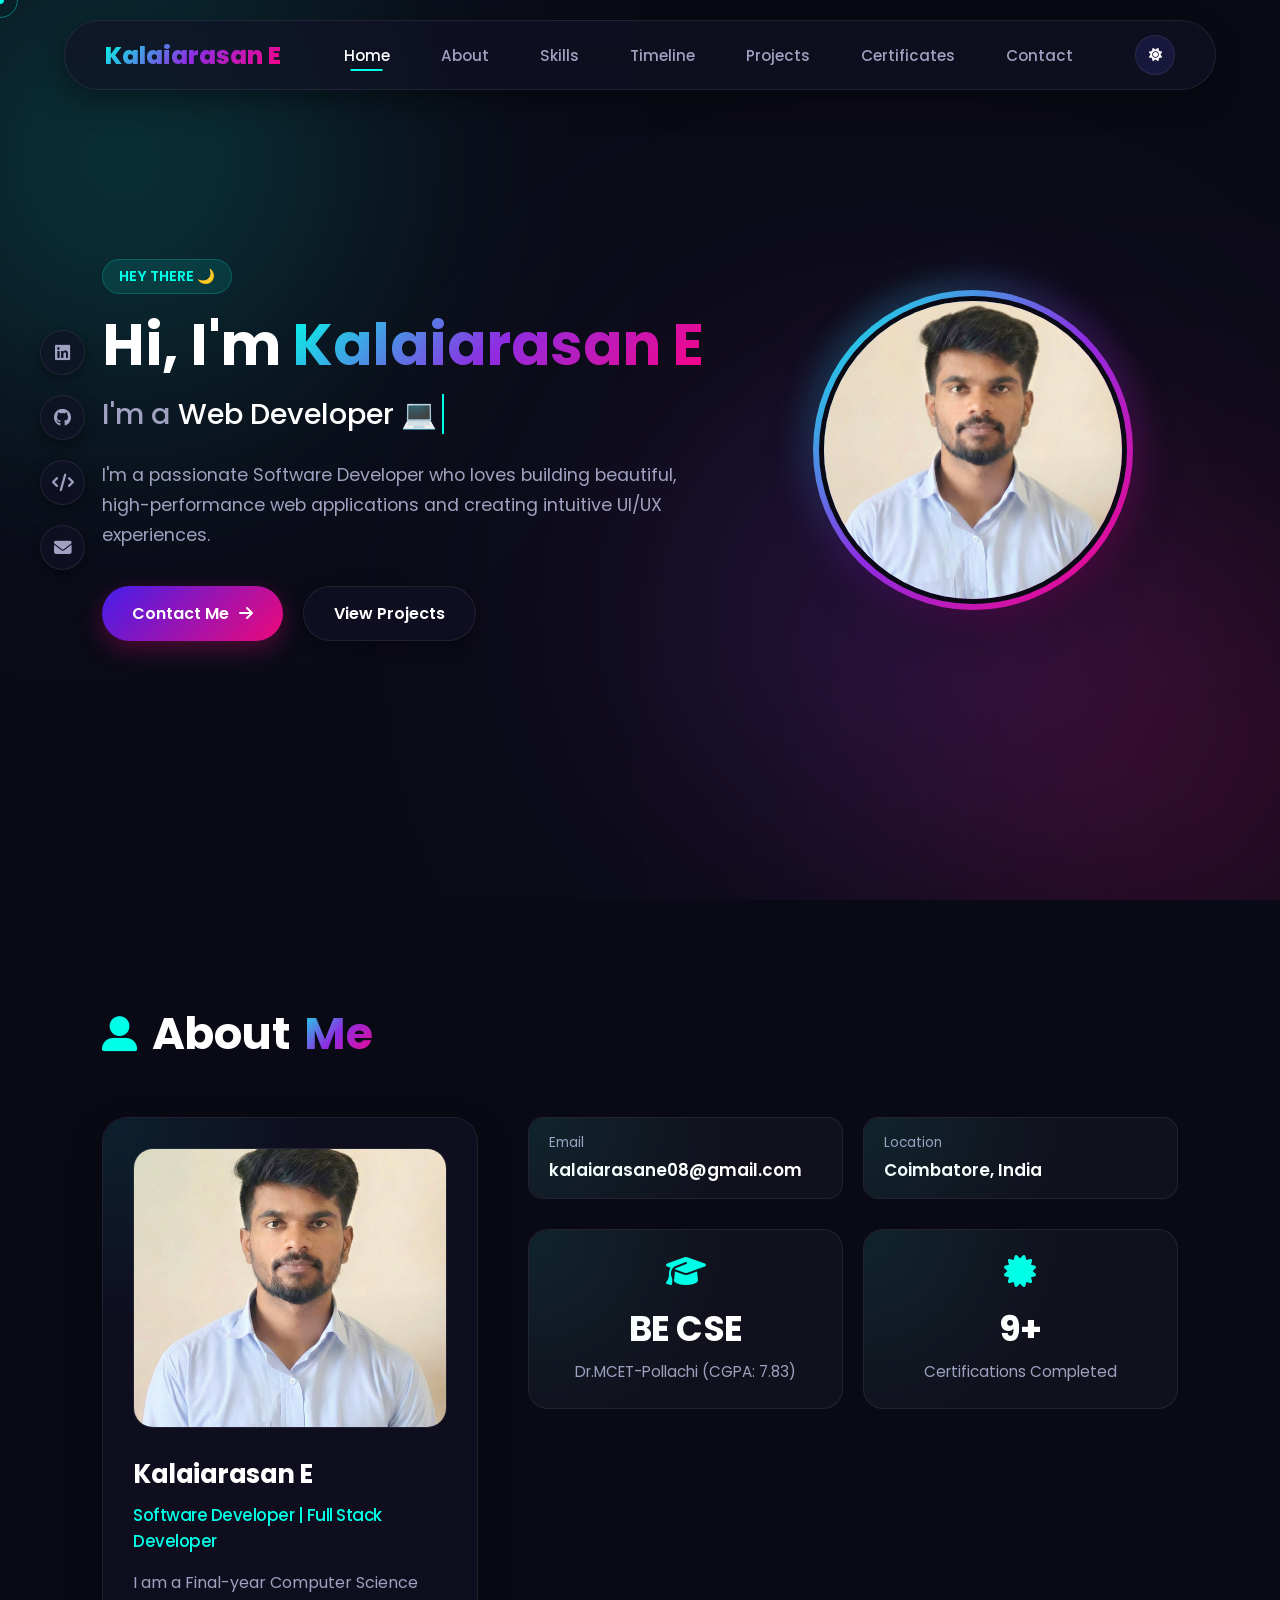
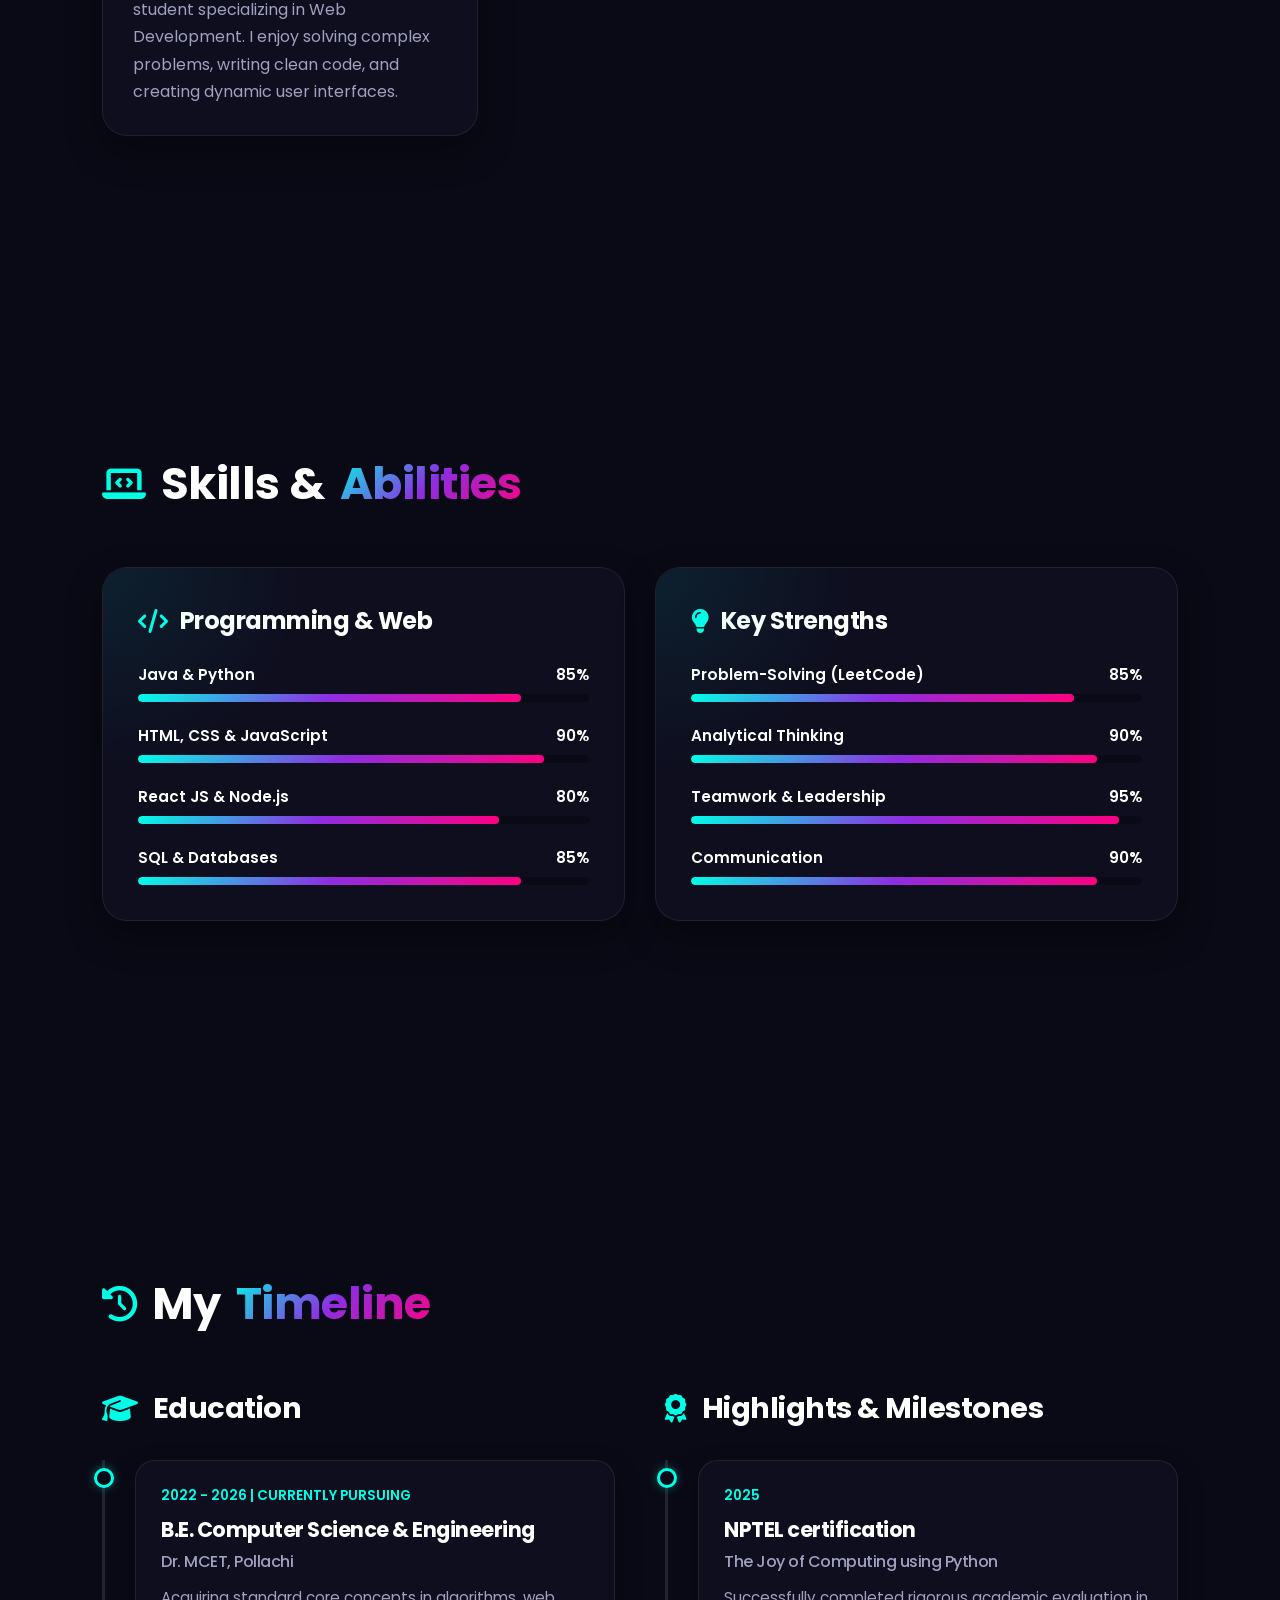
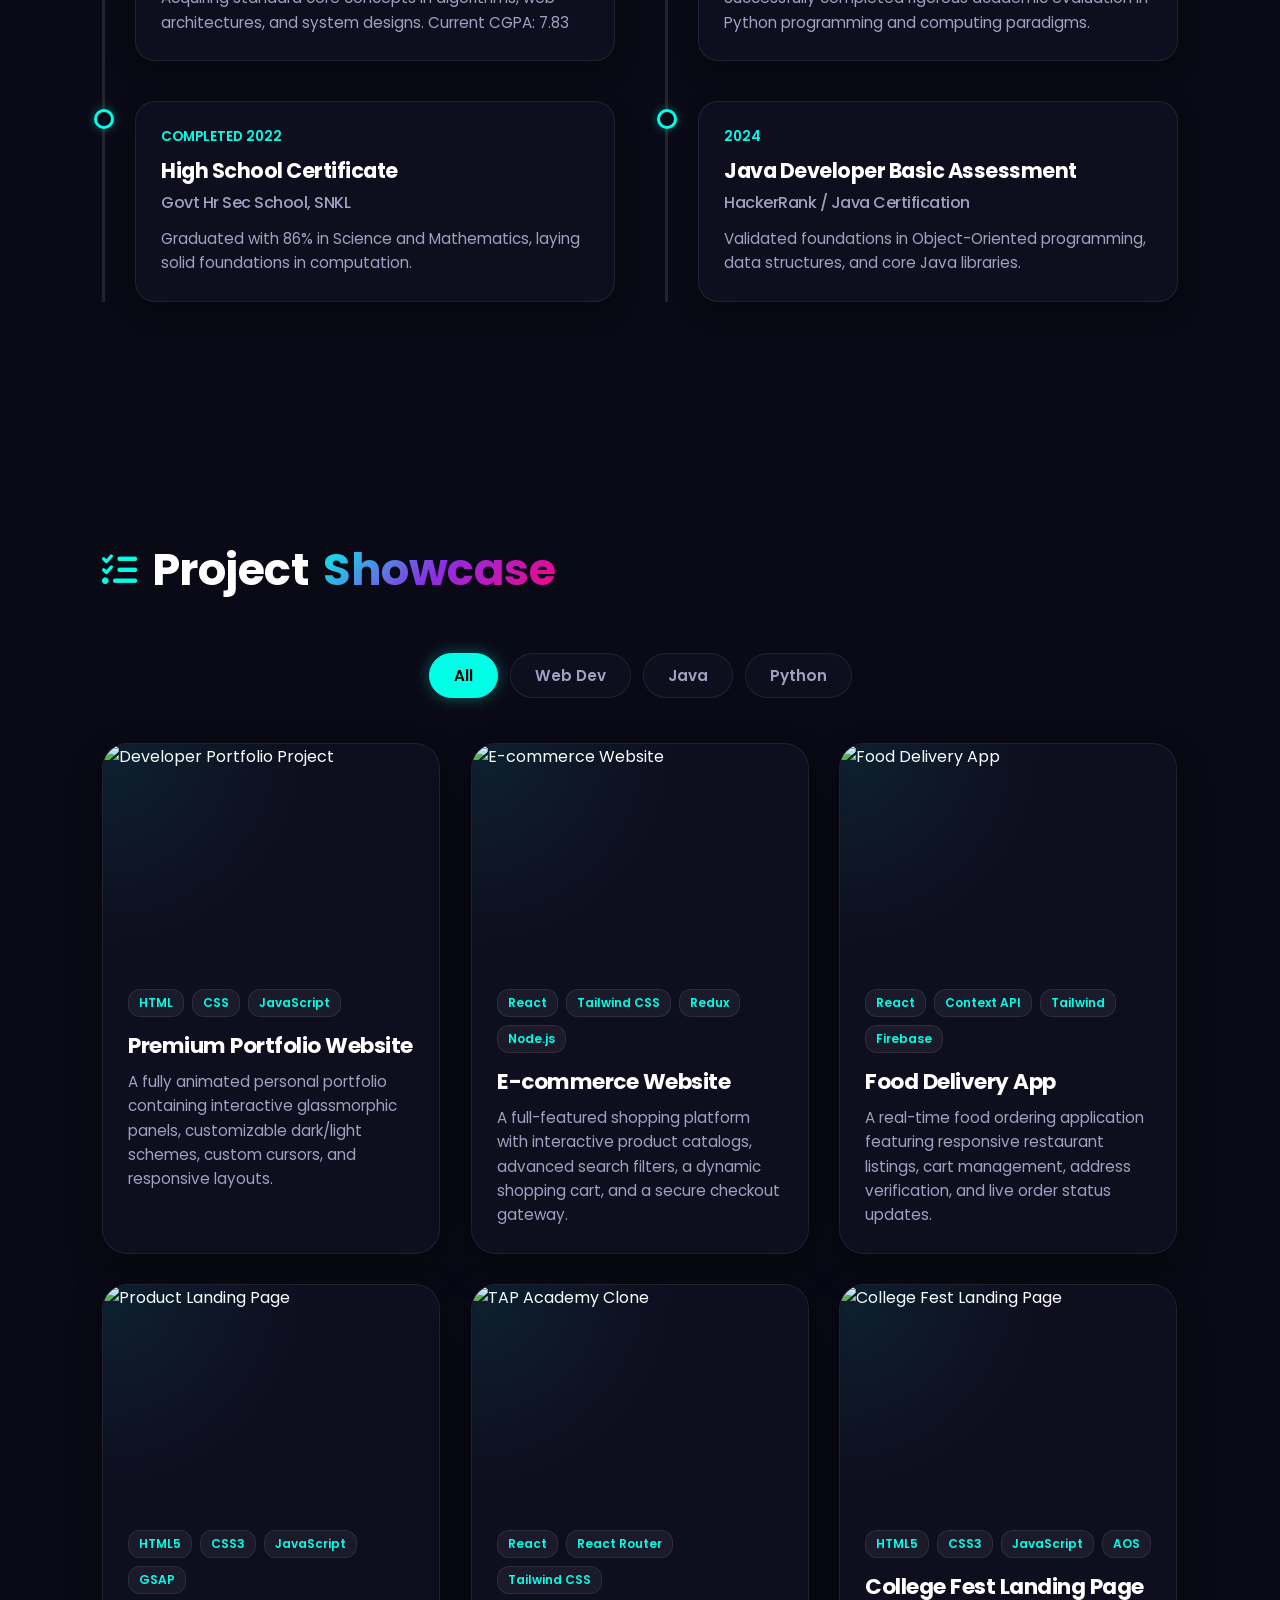
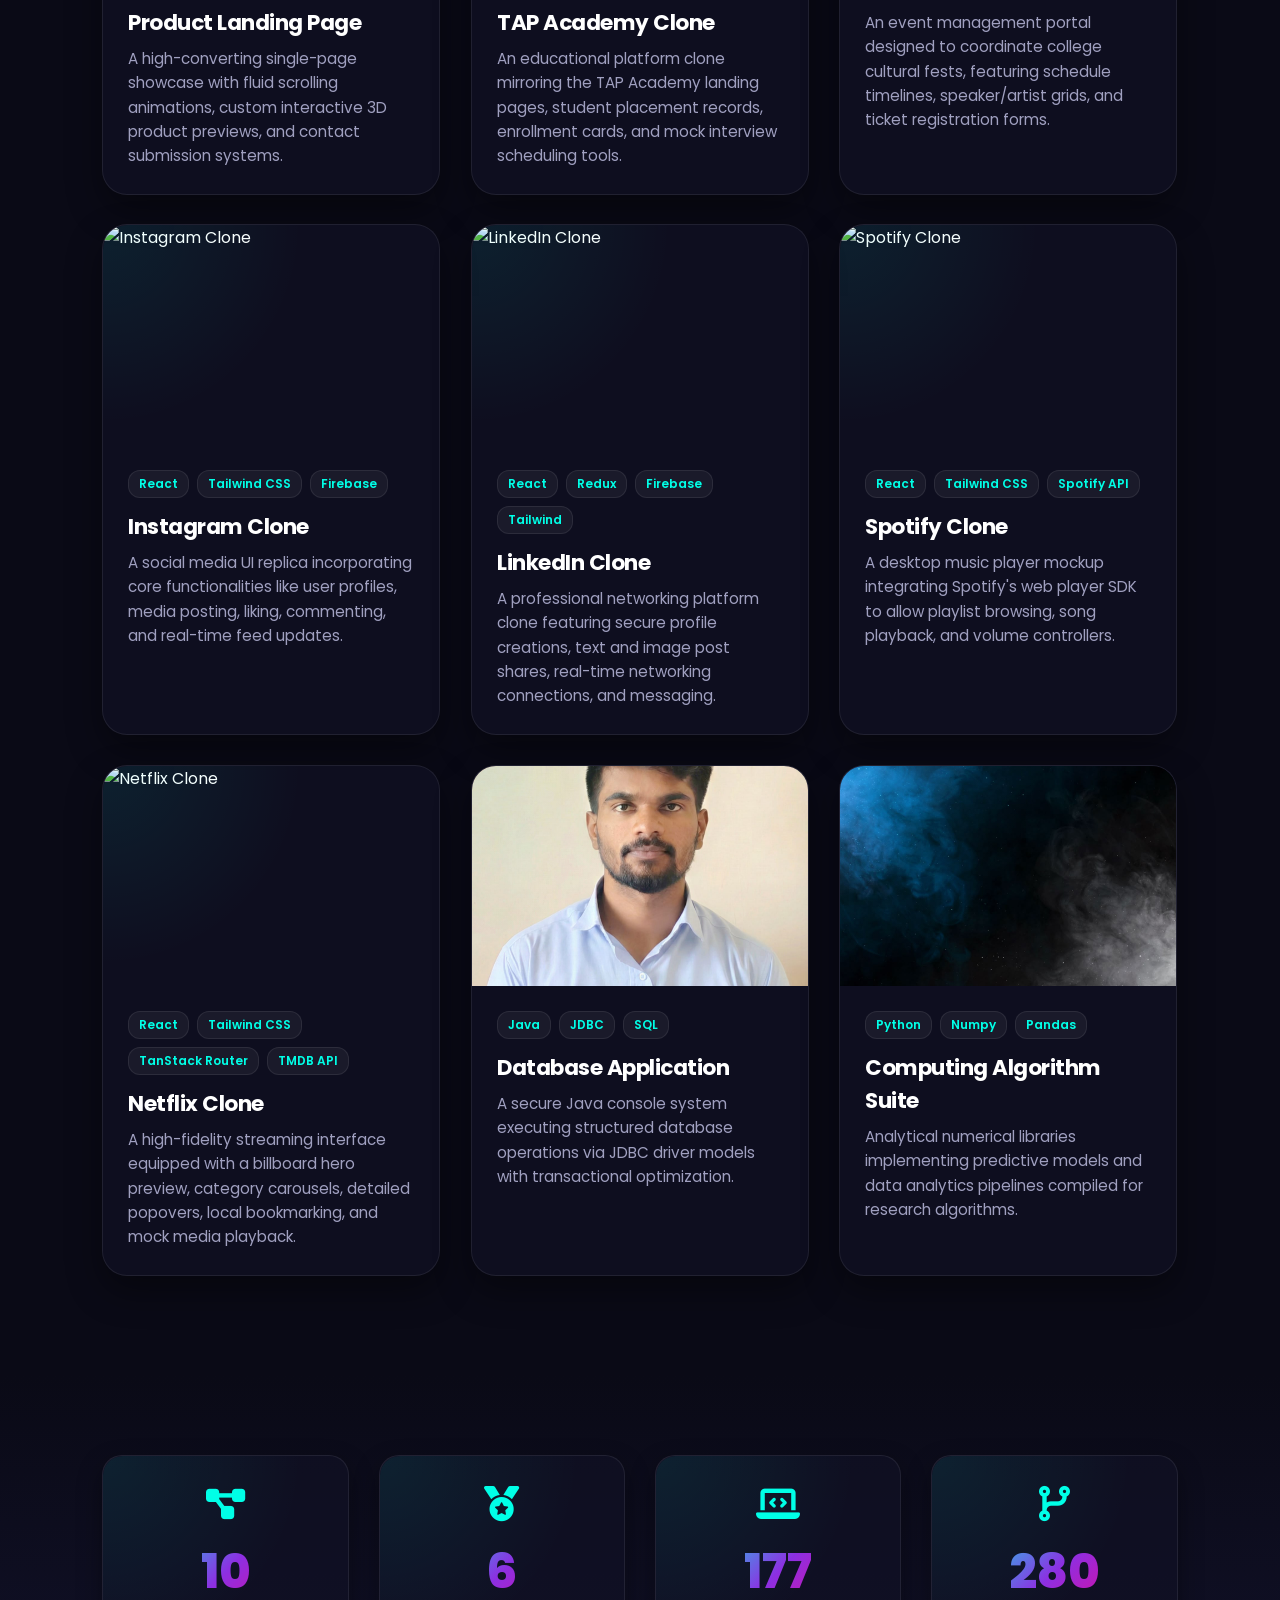
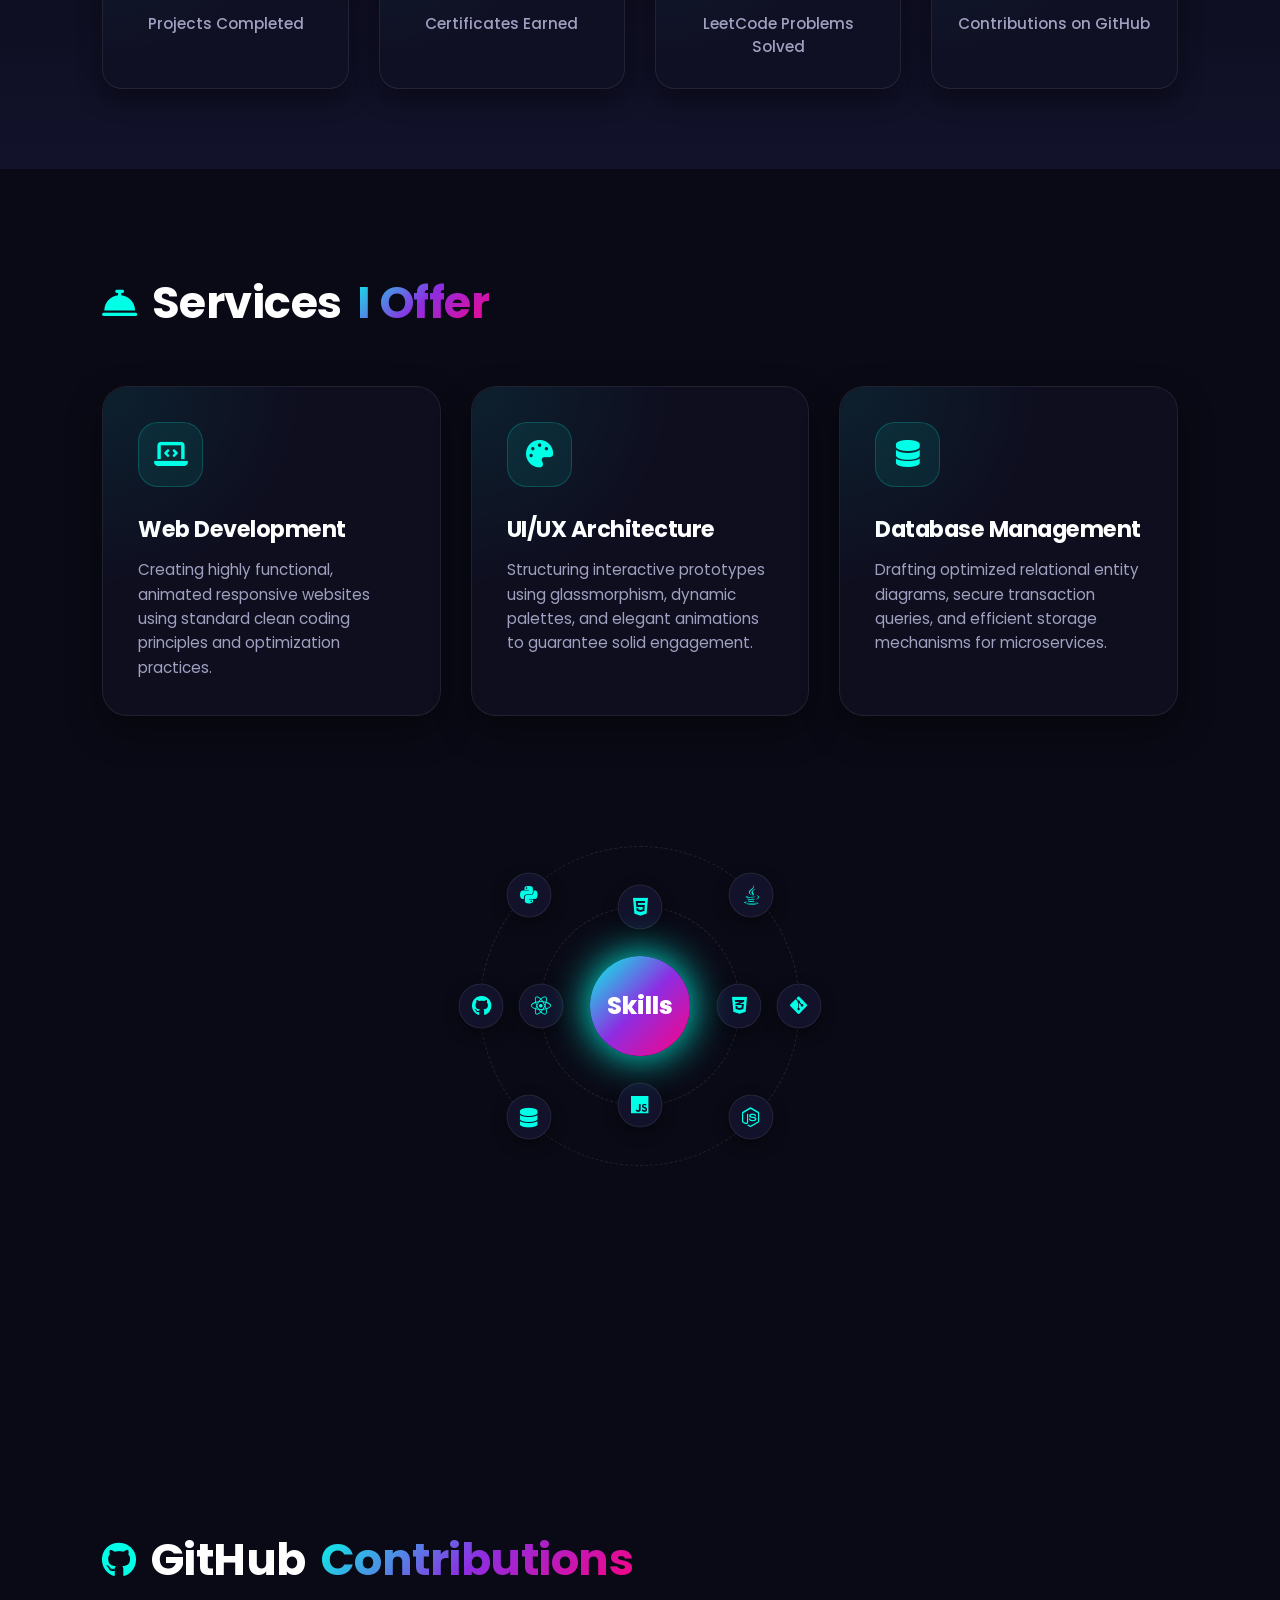
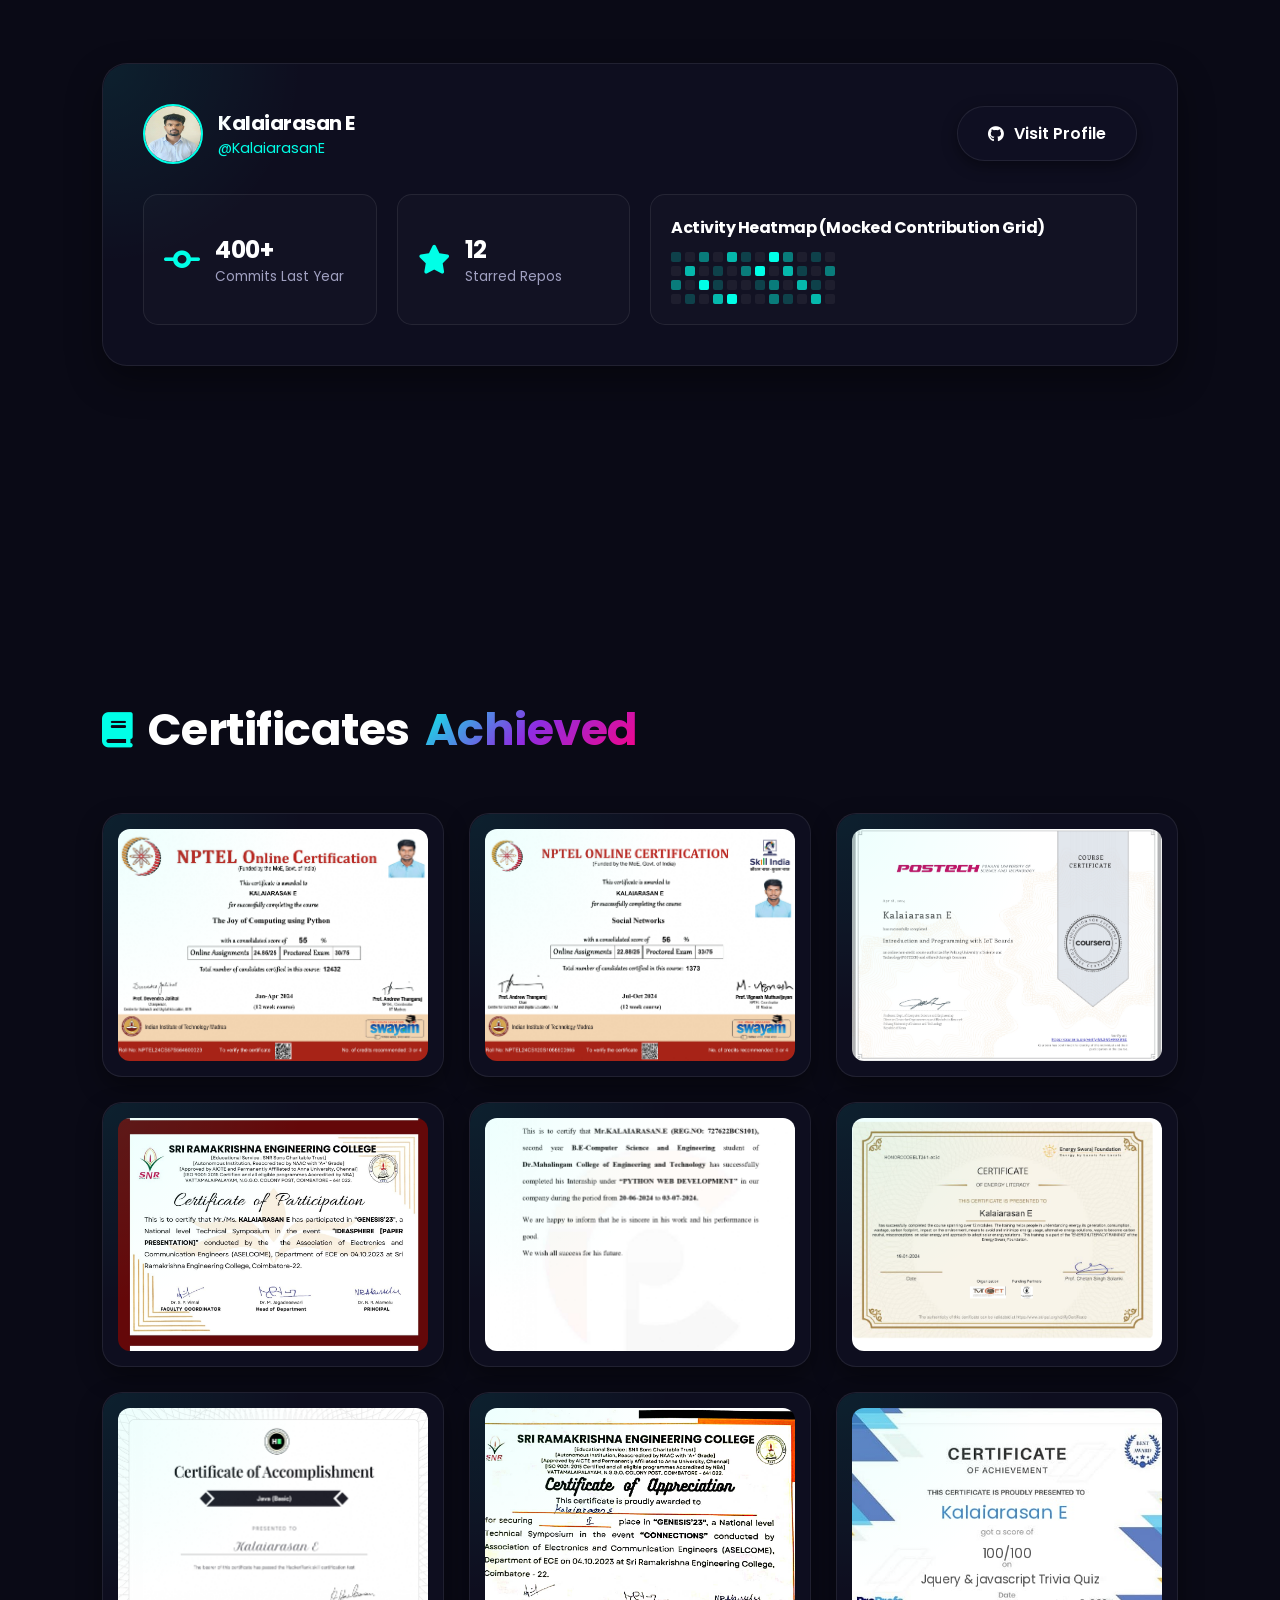
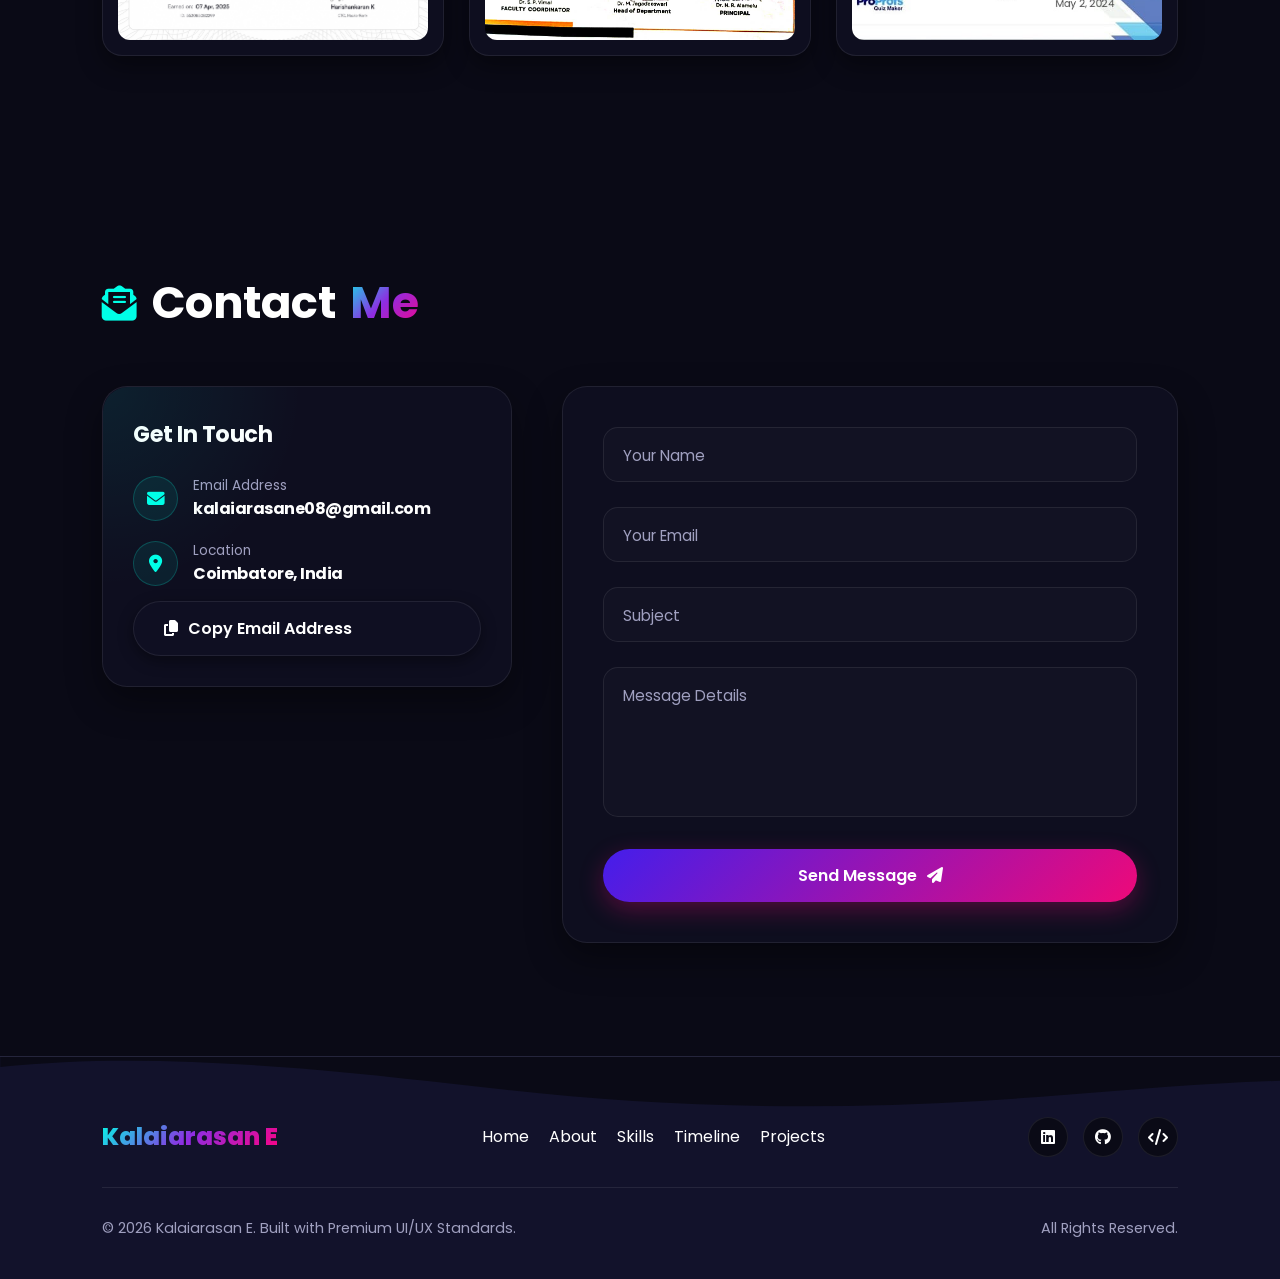
==== index.html @ bd7fd93c "Feature: Add 9 new projects (clones, e-commerce, food delivery, academy) to showcase grid" ====
<!DOCTYPE html>
<html lang="en">
<head>
  <meta charset="UTF-8" />
  <meta name="viewport" content="width=device-width, initial-scale=1.0"/>
  <title>Kalaiarasan E - Premium Animated Portfolio</title>
  
  <!-- SEO Meta Tags -->
  <meta name="description" content="Kalaiarasan E - Premium personal portfolio website. Final-year Computer Science student, Software Developer, and Full Stack Developer specializing in Java, Python, and modern web architectures." />
  <meta name="keywords" content="Kalaiarasan E, portfolio, full stack developer, software engineer, web developer, Dr MCET, Coimbatore, resume, Java, Python" />
  <meta name="author" content="Kalaiarasan E" />

  <!-- Google Fonts -->
  <link href="https://fonts.googleapis.com/css2?family=Poppins:wght@300;400;500;600;700;800&display=swap" rel="stylesheet">

  <!-- Font Awesome -->
  <link rel="stylesheet" href="https://cdnjs.cloudflare.com/ajax/libs/font-awesome/6.5.2/css/all.min.css"/>

  <!-- Custom Stylesheet -->
  <link rel="stylesheet" href="style.css" />
</head>

<body class="no-scroll">

  <!-- ==========================================
       1. PREMIUM PAGE LOADER
       ========================================== -->
  <div id="page-loader">
    <div class="loader-container">
      <div class="loader-logo">KE</div>
      <div class="loader-progress-container">
        <div class="loader-progress-line" id="loader-progress-line"></div>
      </div>
      <div class="loader-percent"><span id="loader-percentage">0</span>%</div>
    </div>
  </div>

  <!-- ==========================================
       2. CUSTOM CURSOR
       ========================================== -->
  <div class="cursor-dot"></div>
  <div class="cursor-outline"></div>

  <!-- ==========================================
       3. FLOATING ACTION SIDEBAR
       ========================================== -->
  <div class="social-sidebar">
    <a href="https://www.linkedin.com/in/kalaiarasan-e-7b7044258/" target="_blank" aria-label="LinkedIn"><i class="fa-brands fa-linkedin"></i></a>
    <a href="https://github.com/KalaiarasanE" target="_blank" aria-label="GitHub"><i class="fa-brands fa-github"></i></a>
    <a href="https://leetcode.com/u/KalaiarasanE/" target="_blank" aria-label="LeetCode"><i class="fa-solid fa-code"></i></a>
    <a href="mailto:kalaiarasane08@gmail.com" aria-label="Email"><i class="fa-solid fa-envelope"></i></a>
  </div>

  <!-- ==========================================
       4. FLOATING GLASS NAVBAR
       ========================================== -->
  <header>
    <div class="logo">Kalaiarasan E</div>
    <nav>
      <a href="#home" class="active">Home</a>
      <a href="#about">About</a>
      <a href="#skills">Skills</a>
      <a href="#experience">Timeline</a>
      <a href="#projects">Projects</a>
      <a href="#certificates">Certificates</a>
      <a href="#contact">Contact</a>
    </nav>
    <div class="nav-actions">
      <button class="theme-toggle" aria-label="Toggle Theme">
        <i class="fas fa-sun"></i>
      </button>
      <div class="hamburger" aria-label="Toggle Menu">
        <span></span>
        <span></span>
        <span></span>
      </div>
    </div>
    <div class="scroll-progress-container">
      <div class="scroll-progress-bar"></div>
    </div>
  </header>

  <!-- ==========================================
       5. HERO SECTION
       ========================================== -->
  <section class="home" id="home">
    <div class="aurora-backdrop">
      <div class="aurora-blob aurora-blob-1"></div>
      <div class="aurora-blob aurora-blob-2"></div>
      <div class="aurora-blob aurora-blob-3"></div>
    </div>
    
    <div class="home-content reveal reveal-left">
      <div class="greeting-tag"><span id="dynamic-greeting">Hello</span></div>
      <h1>Hi, I'm <span>Kalaiarasan E</span></h1>
      <div class="typing-text">I'm a <span id="typed-text"></span></div>
      <p>I'm a passionate Software Developer who loves building beautiful, high-performance web applications and creating intuitive UI/UX experiences.</p>
      
      <div class="cta-group">
        <a href="#contact" class="btn btn-primary magnetic-btn">Contact Me <i class="fas fa-arrow-right"></i></a>
        <a href="#projects" class="btn btn-secondary magnetic-btn">View Projects</a>
      </div>
    </div>

    <div class="home-img reveal reveal-fadein">
      <div class="profile-img-wrapper">
        <img src="main.jpg" alt="Kalaiarasan Photo" />
      </div>
    </div>
  </section>

  <!-- ==========================================
       6. ABOUT SECTION
       ========================================== -->
  <section class="about" id="about">
    <h2 class="heading"><i class="fas fa-user-alt"></i> About <span>Me</span></h2>
    
    <div class="about-container">
      <div class="about-left reveal reveal-left">
        <div class="about-card spotlight-card">
          <img src="main.jpg" alt="Kalaiarasan Biography" />
          <div class="bio-card">
            <h3>Kalaiarasan E</h3>
            <h4>Software Developer | Full Stack Developer</h4>
            <p>I am a Final-year Computer Science student specializing in Web Development. I enjoy solving complex problems, writing clean code, and creating dynamic user interfaces.</p>
          </div>
        </div>
      </div>

      <div class="about-right reveal reveal-right">
        <div class="about-details">
          <div class="detail-item spotlight-card">
            <p>Email</p>
            <span>kalaiarasane08@gmail.com</span>
          </div>
          <div class="detail-item spotlight-card">
            <p>Location</p>
            <span>Coimbatore, India</span>
          </div>
        </div>

        <div class="experience-grid">
          <div class="exp-box spotlight-card">
            <i class="fas fa-graduation-cap"></i>
            <h3>BE CSE</h3>
            <p>Dr.MCET-Pollachi (CGPA: 7.83)</p>
          </div>
          <div class="exp-box spotlight-card">
            <i class="fas fa-certificate"></i>
            <h3>9+</h3>
            <p>Certifications Completed</p>
          </div>
        </div>
      </div>
    </div>
  </section>

  <!-- ==========================================
       7. SKILLS SECTION
       ========================================== -->
  <section class="skills" id="skills">
    <h2 class="heading"><i class="fas fa-laptop-code"></i> Skills & <span>Abilities</span></h2>
    
    <div class="skills-container">
      <!-- Programming Languages -->
      <div class="skill-category spotlight-card tilt-card reveal reveal-left">
        <h3><i class="fas fa-code"></i> Programming & Web</h3>
        <div class="skill-list">
          <div class="skill-progress-wrap">
            <div class="skill-info"><span>Java & Python</span><span>85%</span></div>
            <div class="skill-bar-container"><div class="skill-bar-progress" style="width: 85%"></div></div>
          </div>
          <div class="skill-progress-wrap">
            <div class="skill-info"><span>HTML, CSS & JavaScript</span><span>90%</span></div>
            <div class="skill-bar-container"><div class="skill-bar-progress" style="width: 90%"></div></div>
          </div>
          <div class="skill-progress-wrap">
            <div class="skill-info"><span>React JS & Node.js</span><span>80%</span></div>
            <div class="skill-bar-container"><div class="skill-bar-progress" style="width: 80%"></div></div>
          </div>
          <div class="skill-progress-wrap">
            <div class="skill-info"><span>SQL & Databases</span><span>85%</span></div>
            <div class="skill-bar-container"><div class="skill-bar-progress" style="width: 85%"></div></div>
          </div>
        </div>
      </div>

      <!-- Strengths -->
      <div class="skill-category spotlight-card tilt-card reveal reveal-right">
        <h3><i class="fas fa-lightbulb"></i> Key Strengths</h3>
        <div class="skill-list">
          <div class="skill-progress-wrap">
            <div class="skill-info"><span>Problem-Solving (LeetCode)</span><span>85%</span></div>
            <div class="skill-bar-container"><div class="skill-bar-progress" style="width: 85%"></div></div>
          </div>
          <div class="skill-progress-wrap">
            <div class="skill-info"><span>Analytical Thinking</span><span>90%</span></div>
            <div class="skill-bar-container"><div class="skill-bar-progress" style="width: 90%"></div></div>
          </div>
          <div class="skill-progress-wrap">
            <div class="skill-info"><span>Teamwork & Leadership</span><span>95%</span></div>
            <div class="skill-bar-container"><div class="skill-bar-progress" style="width: 95%"></div></div>
          </div>
          <div class="skill-progress-wrap">
            <div class="skill-info"><span>Communication</span><span>90%</span></div>
            <div class="skill-bar-container"><div class="skill-bar-progress" style="width: 90%"></div></div>
          </div>
        </div>
      </div>
    </div>
  </section>

  <!-- ==========================================
       8. TIMELINE & EXPERIENCE
       ========================================== -->
  <section class="experience" id="experience">
    <h2 class="heading"><i class="fas fa-history"></i> My <span>Timeline</span></h2>
    
    <div class="timeline-section">
      <!-- Education -->
      <div class="reveal reveal-left">
        <h3 class="timeline-col-title"><i class="fas fa-graduation-cap"></i> Education</h3>
        <div class="timeline">
          <div class="timeline-item">
            <div class="timeline-dot"></div>
            <div class="timeline-content">
              <div class="date">2022 - 2026 | Currently Pursuing</div>
              <h3>B.E. Computer Science & Engineering</h3>
              <h4>Dr. MCET, Pollachi</h4>
              <p>Acquiring standard core concepts in algorithms, web architectures, and system designs. Current CGPA: 7.83</p>
            </div>
          </div>

          <div class="timeline-item">
            <div class="timeline-dot"></div>
            <div class="timeline-content">
              <div class="date">Completed 2022</div>
              <h3>High School Certificate</h3>
              <h4>Govt Hr Sec School, SNKL</h4>
              <p>Graduated with 86% in Science and Mathematics, laying solid foundations in computation.</p>
            </div>
          </div>
        </div>
      </div>

      <!-- Experience & Certifications -->
      <div class="reveal reveal-right">
        <h3 class="timeline-col-title"><i class="fas fa-award"></i> Highlights & Milestones</h3>
        <div class="timeline">
          <div class="timeline-item">
            <div class="timeline-dot"></div>
            <div class="timeline-content">
              <div class="date">2025</div>
              <h3>NPTEL certification</h3>
              <h4>The Joy of Computing using Python</h4>
              <p>Successfully completed rigorous academic evaluation in Python programming and computing paradigms.</p>
            </div>
          </div>

          <div class="timeline-item">
            <div class="timeline-dot"></div>
            <div class="timeline-content">
              <div class="date">2024</div>
              <h3>Java Developer Basic Assessment</h3>
              <h4>HackerRank / Java Certification</h4>
              <p>Validated foundations in Object-Oriented programming, data structures, and core Java libraries.</p>
            </div>
          </div>
        </div>
      </div>
    </div>
  </section>

  <!-- ==========================================
       9. PROJECTS SECTION
       ========================================== -->
  <section class="projects" id="projects">
    <h2 class="heading"><i class="fas fa-tasks"></i> Project <span>Showcase</span></h2>
    
    <div class="filter-tabs reveal reveal-fadein">
      <button class="filter-btn active" data-filter="all">All</button>
      <button class="filter-btn" data-filter="web">Web Dev</button>
      <button class="filter-btn" data-filter="java">Java</button>
      <button class="filter-btn" data-filter="python">Python</button>
    </div>

    <div class="projects-grid reveal reveal-fadein">
      <!-- Project 1: Premium Portfolio -->
      <div class="project-card spotlight-card tilt-card" data-category="web">
        <div class="project-img">
          <img src="https://images.unsplash.com/photo-1507238691740-187a5b1d37b8?auto=format&fit=crop&w=800&q=80" alt="Developer Portfolio Project" />
          <div class="project-overlay">
            <a href="https://github.com/KalaiarasanE" target="_blank" aria-label="GitHub"><i class="fa-brands fa-github"></i></a>
            <a href="#" aria-label="Live Demo"><i class="fas fa-external-link-alt"></i></a>
          </div>
        </div>
        <div class="project-details">
          <div class="project-tags">
            <span class="project-tag">HTML</span>
            <span class="project-tag">CSS</span>
            <span class="project-tag">JavaScript</span>
          </div>
          <h3>Premium Portfolio Website</h3>
          <p>A fully animated personal portfolio containing interactive glassmorphic panels, customizable dark/light schemes, custom cursors, and responsive layouts.</p>
        </div>
      </div>

      <!-- Project 2: E-commerce Website -->
      <div class="project-card spotlight-card tilt-card" data-category="web">
        <div class="project-img">
          <img src="https://images.unsplash.com/photo-1472851294608-062f824d29cc?auto=format&fit=crop&w=800&q=80" alt="E-commerce Website" />
          <div class="project-overlay">
            <a href="https://github.com/KalaiarasanE" target="_blank" aria-label="GitHub"><i class="fa-brands fa-github"></i></a>
            <a href="#" aria-label="Live Demo"><i class="fas fa-external-link-alt"></i></a>
          </div>
        </div>
        <div class="project-details">
          <div class="project-tags">
            <span class="project-tag">React</span>
            <span class="project-tag">Tailwind CSS</span>
            <span class="project-tag">Redux</span>
            <span class="project-tag">Node.js</span>
          </div>
          <h3>E-commerce Website</h3>
          <p>A full-featured shopping platform with interactive product catalogs, advanced search filters, a dynamic shopping cart, and a secure checkout gateway.</p>
        </div>
      </div>

      <!-- Project 3: Food Delivery App -->
      <div class="project-card spotlight-card tilt-card" data-category="web">
        <div class="project-img">
          <img src="https://images.unsplash.com/photo-1526367790999-0150786486a9?auto=format&fit=crop&w=800&q=80" alt="Food Delivery App" />
          <div class="project-overlay">
            <a href="https://github.com/KalaiarasanE" target="_blank" aria-label="GitHub"><i class="fa-brands fa-github"></i></a>
            <a href="#" aria-label="Live Demo"><i class="fas fa-external-link-alt"></i></a>
          </div>
        </div>
        <div class="project-details">
          <div class="project-tags">
            <span class="project-tag">React</span>
            <span class="project-tag">Context API</span>
            <span class="project-tag">Tailwind</span>
            <span class="project-tag">Firebase</span>
          </div>
          <h3>Food Delivery App</h3>
          <p>A real-time food ordering application featuring responsive restaurant listings, cart management, address verification, and live order status updates.</p>
        </div>
      </div>

      <!-- Project 4: Product Landing Page -->
      <div class="project-card spotlight-card tilt-card" data-category="web">
        <div class="project-img">
          <img src="https://images.unsplash.com/photo-1460925895917-afdab827c52f?auto=format&fit=crop&w=800&q=80" alt="Product Landing Page" />
          <div class="project-overlay">
            <a href="https://github.com/KalaiarasanE" target="_blank" aria-label="GitHub"><i class="fa-brands fa-github"></i></a>
            <a href="#" aria-label="Live Demo"><i class="fas fa-external-link-alt"></i></a>
          </div>
        </div>
        <div class="project-details">
          <div class="project-tags">
            <span class="project-tag">HTML5</span>
            <span class="project-tag">CSS3</span>
            <span class="project-tag">JavaScript</span>
            <span class="project-tag">GSAP</span>
          </div>
          <h3>Product Landing Page</h3>
          <p>A high-converting single-page showcase with fluid scrolling animations, custom interactive 3D product previews, and contact submission systems.</p>
        </div>
      </div>

      <!-- Project 5: TAP Academy Clone -->
      <div class="project-card spotlight-card tilt-card" data-category="web">
        <div class="project-img">
          <img src="https://images.unsplash.com/photo-1516321318423-f06f85e504b3?auto=format&fit=crop&w=800&q=80" alt="TAP Academy Clone" />
          <div class="project-overlay">
            <a href="https://github.com/KalaiarasanE" target="_blank" aria-label="GitHub"><i class="fa-brands fa-github"></i></a>
            <a href="#" aria-label="Live Demo"><i class="fas fa-external-link-alt"></i></a>
          </div>
        </div>
        <div class="project-details">
          <div class="project-tags">
            <span class="project-tag">React</span>
            <span class="project-tag">React Router</span>
            <span class="project-tag">Tailwind CSS</span>
          </div>
          <h3>TAP Academy Clone</h3>
          <p>An educational platform clone mirroring the TAP Academy landing pages, student placement records, enrollment cards, and mock interview scheduling tools.</p>
        </div>
      </div>

      <!-- Project 6: College Fest Landing Page -->
      <div class="project-card spotlight-card tilt-card" data-category="web">
        <div class="project-img">
          <img src="https://images.unsplash.com/photo-1514525253161-7a46d19cd819?auto=format&fit=crop&w=800&q=80" alt="College Fest Landing Page" />
          <div class="project-overlay">
            <a href="https://github.com/KalaiarasanE" target="_blank" aria-label="GitHub"><i class="fa-brands fa-github"></i></a>
            <a href="#" aria-label="Live Demo"><i class="fas fa-external-link-alt"></i></a>
          </div>
        </div>
        <div class="project-details">
          <div class="project-tags">
            <span class="project-tag">HTML5</span>
            <span class="project-tag">CSS3</span>
            <span class="project-tag">JavaScript</span>
            <span class="project-tag">AOS</span>
          </div>
          <h3>College Fest Landing Page</h3>
          <p>An event management portal designed to coordinate college cultural fests, featuring schedule timelines, speaker/artist grids, and ticket registration forms.</p>
        </div>
      </div>

      <!-- Project 7: Instagram Clone -->
      <div class="project-card spotlight-card tilt-card" data-category="web">
        <div class="project-img">
          <img src="https://images.unsplash.com/photo-1611162617213-7d7a39e9b1d7?auto=format&fit=crop&w=800&q=80" alt="Instagram Clone" />
          <div class="project-overlay">
            <a href="https://github.com/KalaiarasanE" target="_blank" aria-label="GitHub"><i class="fa-brands fa-github"></i></a>
            <a href="#" aria-label="Live Demo"><i class="fas fa-external-link-alt"></i></a>
          </div>
        </div>
        <div class="project-details">
          <div class="project-tags">
            <span class="project-tag">React</span>
            <span class="project-tag">Tailwind CSS</span>
            <span class="project-tag">Firebase</span>
          </div>
          <h3>Instagram Clone</h3>
          <p>A social media UI replica incorporating core functionalities like user profiles, media posting, liking, commenting, and real-time feed updates.</p>
        </div>
      </div>

      <!-- Project 8: LinkedIn Clone -->
      <div class="project-card spotlight-card tilt-card" data-category="web">
        <div class="project-img">
          <img src="https://images.unsplash.com/photo-1616469829581-73993eb86b02?auto=format&fit=crop&w=800&q=80" alt="LinkedIn Clone" />
          <div class="project-overlay">
            <a href="https://github.com/KalaiarasanE" target="_blank" aria-label="GitHub"><i class="fa-brands fa-github"></i></a>
            <a href="#" aria-label="Live Demo"><i class="fas fa-external-link-alt"></i></a>
          </div>
        </div>
        <div class="project-details">
          <div class="project-tags">
            <span class="project-tag">React</span>
            <span class="project-tag">Redux</span>
            <span class="project-tag">Firebase</span>
            <span class="project-tag">Tailwind</span>
          </div>
          <h3>LinkedIn Clone</h3>
          <p>A professional networking platform clone featuring secure profile creations, text and image post shares, real-time networking connections, and messaging.</p>
        </div>
      </div>

      <!-- Project 9: Spotify Clone -->
      <div class="project-card spotlight-card tilt-card" data-category="web">
        <div class="project-img">
          <img src="https://images.unsplash.com/photo-1614680376593-902f74fa0d41?auto=format&fit=crop&w=800&q=80" alt="Spotify Clone" />
          <div class="project-overlay">
            <a href="https://github.com/KalaiarasanE" target="_blank" aria-label="GitHub"><i class="fa-brands fa-github"></i></a>
            <a href="#" aria-label="Live Demo"><i class="fas fa-external-link-alt"></i></a>
          </div>
        </div>
        <div class="project-details">
          <div class="project-tags">
            <span class="project-tag">React</span>
            <span class="project-tag">Tailwind CSS</span>
            <span class="project-tag">Spotify API</span>
          </div>
          <h3>Spotify Clone</h3>
          <p>A desktop music player mockup integrating Spotify's web player SDK to allow playlist browsing, song playback, and volume controllers.</p>
        </div>
      </div>

      <!-- Project 10: Netflix Clone -->
      <div class="project-card spotlight-card tilt-card" data-category="web">
        <div class="project-img">
          <img src="https://images.unsplash.com/photo-1574375927938-d5a98e8edd85?auto=format&fit=crop&w=800&q=80" alt="Netflix Clone" />
          <div class="project-overlay">
            <a href="https://github.com/KalaiarasanE/Neftlix---clone" target="_blank" aria-label="GitHub"><i class="fa-brands fa-github"></i></a>
            <a href="https://netflix-clone-puce.vercel.app" target="_blank" aria-label="Live Demo"><i class="fas fa-external-link-alt"></i></a>
          </div>
        </div>
        <div class="project-details">
          <div class="project-tags">
            <span class="project-tag">React</span>
            <span class="project-tag">Tailwind CSS</span>
            <span class="project-tag">TanStack Router</span>
            <span class="project-tag">TMDB API</span>
          </div>
          <h3>Netflix Clone</h3>
          <p>A high-fidelity streaming interface equipped with a billboard hero preview, category carousels, detailed popovers, local bookmarking, and mock media playback.</p>
        </div>
      </div>

      <!-- Project 11: Database Application -->
      <div class="project-card spotlight-card tilt-card" data-category="java">
        <div class="project-img">
          <img src="main.jpg" alt="Java Application" />
          <div class="project-overlay">
            <a href="https://github.com/KalaiarasanE" target="_blank" aria-label="GitHub"><i class="fa-brands fa-github"></i></a>
            <a href="#" aria-label="Live Demo"><i class="fas fa-external-link-alt"></i></a>
          </div>
        </div>
        <div class="project-details">
          <div class="project-tags">
            <span class="project-tag">Java</span>
            <span class="project-tag">JDBC</span>
            <span class="project-tag">SQL</span>
          </div>
          <h3>Database Application</h3>
          <p>A secure Java console system executing structured database operations via JDBC driver models with transactional optimization.</p>
        </div>
      </div>

      <!-- Project 12: Computing Algorithm Suite -->
      <div class="project-card spotlight-card tilt-card" data-category="python">
        <div class="project-img">
          <img src="bck.jpg" alt="Python Scripting" />
          <div class="project-overlay">
            <a href="https://github.com/KalaiarasanE" target="_blank" aria-label="GitHub"><i class="fa-brands fa-github"></i></a>
            <a href="#" aria-label="Live Demo"><i class="fas fa-external-link-alt"></i></a>
          </div>
        </div>
        <div class="project-details">
          <div class="project-tags">
            <span class="project-tag">Python</span>
            <span class="project-tag">Numpy</span>
            <span class="project-tag">Pandas</span>
          </div>
          <h3>Computing Algorithm Suite</h3>
          <p>Analytical numerical libraries implementing predictive models and data analytics pipelines compiled for research algorithms.</p>
        </div>
      </div>
    </div>
  </section>

  <!-- ==========================================
       10. STATISTICS SECTION
       ========================================== -->
  <section class="stats-section" id="stats">
    <div class="stats-grid reveal reveal-fadein">
      <div class="stat-item spotlight-card">
        <i class="fas fa-project-diagram"></i>
        <div class="counter-number" data-target="15">0</div>
        <p>Projects Completed</p>
      </div>
      <div class="stat-item spotlight-card">
        <i class="fas fa-medal"></i>
        <div class="counter-number" data-target="9">0</div>
        <p>Certificates Earned</p>
      </div>
      <div class="stat-item spotlight-card">
        <i class="fas fa-laptop-code"></i>
        <div class="counter-number" data-target="250">0</div>
        <p>LeetCode Problems Solved</p>
      </div>
      <div class="stat-item spotlight-card">
        <i class="fas fa-code-branch"></i>
        <div class="counter-number" data-target="400">0</div>
        <p>Contributions on GitHub</p>
      </div>
    </div>
  </section>

  <!-- ==========================================
       11. SERVICES SECTION
       ========================================== -->
  <section class="services" id="services">
    <h2 class="heading"><i class="fas fa-concierge-bell"></i> Services <span>I Offer</span></h2>
    
    <div class="services-grid reveal reveal-fadein">
      <div class="service-card spotlight-card">
        <div class="service-icon-box"><i class="fas fa-laptop-code"></i></div>
        <h3>Web Development</h3>
        <p>Creating highly functional, animated responsive websites using standard clean coding principles and optimization practices.</p>
      </div>
      <div class="service-card spotlight-card">
        <div class="service-icon-box"><i class="fas fa-palette"></i></div>
        <h3>UI/UX Architecture</h3>
        <p>Structuring interactive prototypes using glassmorphism, dynamic palettes, and elegant animations to guarantee solid engagement.</p>
      </div>
      <div class="service-card spotlight-card">
        <div class="service-icon-box"><i class="fas fa-database"></i></div>
        <h3>Database Management</h3>
        <p>Drafting optimized relational entity diagrams, secure transaction queries, and efficient storage mechanisms for microservices.</p>
      </div>
    </div>

    <!-- Tech Orbit Animation -->
    <div class="tech-orbit-container reveal reveal-fadein">
      <div class="orbit-center">Skills</div>
      <!-- Inner Orbit Ring -->
      <div class="orbit-ring orbit-ring-1">
        <div class="orbit-icon"><i class="fa-brands fa-html5"></i></div>
        <div class="orbit-icon"><i class="fa-brands fa-css3-alt"></i></div>
        <div class="orbit-icon"><i class="fa-brands fa-js"></i></div>
        <div class="orbit-icon"><i class="fa-brands fa-react"></i></div>
      </div>
      <!-- Outer Orbit Ring -->
      <div class="orbit-ring orbit-ring-2">
        <div class="orbit-icon"><i class="fa-brands fa-python"></i></div>
        <div class="orbit-icon"><i class="fa-brands fa-java"></i></div>
        <div class="orbit-icon"><i class="fa-brands fa-node-js"></i></div>
        <div class="orbit-icon"><i class="fa-solid fa-database"></i></div>
        <div class="orbit-icon"><i class="fa-brands fa-git-alt"></i></div>
        <div class="orbit-icon"><i class="fa-brands fa-github"></i></div>
      </div>
    </div>
  </section>

  <!-- ==========================================
       12. GITHUB PROFILE DASHBOARD
       ========================================== -->
  <section class="github" id="github">
    <h2 class="heading"><i class="fa-brands fa-github"></i> GitHub <span>Contributions</span></h2>
    
    <div class="github-showcase spotlight-card reveal reveal-fadein">
      <div class="github-header">
        <div class="github-profile">
          <img src="main.jpg" alt="Kalaiarasan GitHub Avatar" />
          <div>
            <h3>Kalaiarasan E</h3>
            <p>@KalaiarasanE</p>
          </div>
        </div>
        <a href="https://github.com/KalaiarasanE" target="_blank" class="btn btn-secondary magnetic-btn"><i class="fa-brands fa-github"></i> Visit Profile</a>
      </div>

      <div class="github-stats-container">
        <div class="github-stat-card">
          <i class="fa-solid fa-code-commit"></i>
          <div>
            <h4>400+</h4>
            <p>Commits Last Year</p>
          </div>
        </div>
        
        <div class="github-stat-card">
          <i class="fa-solid fa-star"></i>
          <div>
            <h4>12</h4>
            <p>Starred Repos</p>
          </div>
        </div>

        <div class="github-graph-card">
          <h4>Activity Heatmap (Mocked Contribution Grid)</h4>
          <div class="graph-mock">
            <!-- Row 1 -->
            <div class="graph-row">
              <div class="graph-cell l1"></div><div class="graph-cell"></div><div class="graph-cell l2"></div><div class="graph-cell"></div><div class="graph-cell l3"></div><div class="graph-cell l1"></div><div class="graph-cell"></div><div class="graph-cell l4"></div><div class="graph-cell l2"></div><div class="graph-cell"></div><div class="graph-cell l1"></div><div class="graph-cell"></div>
            </div>
            <!-- Row 2 -->
            <div class="graph-row">
              <div class="graph-cell"></div><div class="graph-cell l3"></div><div class="graph-cell"></div><div class="graph-cell l1"></div><div class="graph-cell"></div><div class="graph-cell l2"></div><div class="graph-cell l4"></div><div class="graph-cell"></div><div class="graph-cell l3"></div><div class="graph-cell l1"></div><div class="graph-cell"></div><div class="graph-cell l2"></div>
            </div>
            <!-- Row 3 -->
            <div class="graph-row">
              <div class="graph-cell l2"></div><div class="graph-cell"></div><div class="graph-cell l4"></div><div class="graph-cell l1"></div><div class="graph-cell"></div><div class="graph-cell"></div><div class="graph-cell l1"></div><div class="graph-cell l2"></div><div class="graph-cell"></div><div class="graph-cell l3"></div><div class="graph-cell l1"></div><div class="graph-cell"></div>
            </div>
            <!-- Row 4 -->
            <div class="graph-row">
              <div class="graph-cell"></div><div class="graph-cell l1"></div><div class="graph-cell"></div><div class="graph-cell l3"></div><div class="graph-cell l4"></div><div class="graph-cell"></div><div class="graph-cell"></div><div class="graph-cell l2"></div><div class="graph-cell l1"></div><div class="graph-cell"></div><div class="graph-cell l3"></div><div class="graph-cell"></div>
            </div>
          </div>
        </div>
      </div>
    </div>
  </section>

  <!-- Testimonials section removed -->

  <!-- ==========================================
       14. CERTIFICATES GALLERY
       ========================================== -->
  <section class="certificates" id="certificates">
    <h2 class="heading"><i class="fas fa-solid fa-book"></i> Certificates <span>Achieved</span></h2>
    
    <div class="certificates-grid reveal reveal-fadein">
      <!-- Certificate 1 -->
      <div class="certificate-container spotlight-card" onclick="openModal('The Joy of Computing using Python_page-0001.jpg')">
        <div class="certificate-image">
          <img src="The Joy of Computing using Python_page-0001.jpg" alt="Python computing certificate" />
        </div>
      </div>

      <!-- Certificate 2 -->
      <div class="certificate-container spotlight-card" onclick="openModal('Kalaiarasan E(101)_page-0001 (1).jpg')">
        <div class="certificate-image">
          <img src="Kalaiarasan E(101)_page-0001 (1).jpg" alt="HackerRank certificate" />
        </div>
      </div>

      <!-- Certificate 3 -->
      <div class="certificate-container spotlight-card" onclick="openModal('Coursera MLDW5AKVAW6E (1)_page-0001.jpg')">
        <div class="certificate-image">
          <img src="Coursera MLDW5AKVAW6E (1)_page-0001.jpg" alt="Coursera learning certificate" />
        </div>
      </div>

      <!-- Certificate 4 -->
      <div class="certificate-container spotlight-card" onclick="openModal('WhatsApp Image 2025-09-11 at 1.58.18 AM.jpeg')">
        <div class="certificate-image">
          <img src="WhatsApp Image 2025-09-11 at 1.58.18 AM.jpeg" alt="Technical competition certificate" />
        </div>
      </div>

      <!-- Certificate 5 -->
      <div class="certificate-container spotlight-card" onclick="openModal('KALAIARASAN_page-0001.jpg')">
        <div class="certificate-image">
          <img src="KALAIARASAN_page-0001.jpg" alt="Academic recognition" />
        </div>
      </div>

      <!-- Certificate 6 -->
      <div class="certificate-container spotlight-card" onclick="openModal('Kalaiarasan E-ELT (1)_page-0001 (1).jpg')">
        <div class="certificate-image">
          <img src="Kalaiarasan E-ELT (1)_page-0001 (1).jpg" alt="English Language Assessment" />
        </div>
      </div>

      <!-- Certificate 7 -->
      <div class="certificate-container spotlight-card" onclick="openModal('java_basic certificate (2)_page-0001.jpg')">
        <div class="certificate-image">
          <img src="java_basic certificate (2)_page-0001.jpg" alt="Java basic assessment" />
        </div>
      </div>

      <!-- Certificate 8 -->
      <div class="certificate-container spotlight-card" onclick="openModal('WhatsApp Image 2025-09-11 at 1.58.18 AM (1).jpeg')">
        <div class="certificate-image">
          <img src="WhatsApp Image 2025-09-11 at 1.58.18 AM (1).jpeg" alt="Milestone achievement" />
        </div>
      </div>

      <!-- Certificate 9 -->
      <div class="certificate-container spotlight-card" onclick="openModal('WhatsApp Image 2025-09-11 at 2.29.04 AM.jpeg')">
        <div class="certificate-image">
          <img src="WhatsApp Image 2025-09-11 at 2.29.04 AM.jpeg" alt="Workshop verification" />
        </div>
      </div>
    </div>

    <!-- Interactive Zoom Modal -->
    <div id="certificateModal" class="modal">
      <span class="close" onclick="closeModal()">&times;</span>
      <img class="modal-content" id="modalImage" alt="Certificate Full View" />
    </div>
  </section>

  <!-- ==========================================
       15. CONTACT SECTION
       ========================================== -->
  <section class="contact" id="contact">
    <h2 class="heading"><i class="fas fa-envelope-open-text"></i> Contact <span>Me</span></h2>
    
    <div class="contact-container">
      <div class="contact-left reveal reveal-left">
        <div class="contact-info-card spotlight-card">
          <h3>Get In Touch</h3>
          <div class="contact-detail-list">
            <div class="contact-detail-item">
              <i class="fas fa-envelope"></i>
              <div>
                <p>Email Address</p>
                <h4>kalaiarasane08@gmail.com</h4>
              </div>
            </div>
            <div class="contact-detail-item">
              <i class="fas fa-map-marker-alt"></i>
              <div>
                <p>Location</p>
                <h4>Coimbatore, India</h4>
              </div>
            </div>
          </div>
          <button class="btn btn-secondary email-copy-btn magnetic-btn" data-email="kalaiarasane08@gmail.com">
            <i class="fas fa-copy"></i> Copy Email Address
          </button>
        </div>
      </div>

      <div class="contact-right reveal reveal-right">
        <form id="contactForm" novalidate>
          <div class="form-group">
            <input type="text" id="name" required />
            <label for="name">Your Name</label>
          </div>
          
          <div class="form-group">
            <input type="email" id="email" required />
            <label for="email">Your Email</label>
          </div>

          <div class="form-group">
            <input type="text" id="subject" required />
            <label for="subject">Subject</label>
          </div>

          <div class="form-group">
            <textarea id="message" required></textarea>
            <label for="message">Message Details</label>
          </div>

          <button type="submit" class="btn btn-primary submit-btn magnetic-btn">
            Send Message <i class="fas fa-paper-plane"></i>
          </button>
        </form>
      </div>
    </div>
  </section>

  <!-- ==========================================
       16. FOOTER & ANIMATED WAVE
       ========================================== -->
  <footer>
    <div class="wave-divider">
      <svg data-name="Layer 1" xmlns="http://www.w3.org/2000/svg" viewBox="0 0 1200 120" preserveAspectRatio="none">
        <path d="M985.66,92.83C906.67,72,823.78,31,743.84,14.19c-82.26-17.34-168.06-16.33-250.45.39-57.84,11.73-114,31.07-172,41.86A600.21,600.21,0,0,1,0,27.35V120H1200V95.8C1130.5,120.9,1057.57,112,985.66,92.83Z" class="shape-fill"></path>
      </svg>
    </div>

    <div class="footer-content">
      <div class="logo">Kalaiarasan E</div>
      <div class="footer-links">
        <a href="#home">Home</a>
        <a href="#about">About</a>
        <a href="#skills">Skills</a>
        <a href="#experience">Timeline</a>
        <a href="#projects">Projects</a>
      </div>
      <div class="footer-socials">
        <a href="https://www.linkedin.com/in/kalaiarasan-e-7b7044258/" target="_blank" aria-label="LinkedIn"><i class="fa-brands fa-linkedin"></i></a>
        <a href="https://github.com/KalaiarasanE" target="_blank" aria-label="GitHub"><i class="fa-brands fa-github"></i></a>
        <a href="https://leetcode.com/u/KalaiarasanE/" target="_blank" aria-label="LeetCode"><i class="fa-solid fa-code"></i></a>
      </div>
    </div>

    <div class="footer-bottom">
      <p>&copy; 2026 Kalaiarasan E. Built with Premium UI/UX Standards.</p>
      <p>All Rights Reserved.</p>
    </div>
  </footer>

  <!-- Scroll-to-Top FAB Button -->
  <button class="back-to-top" aria-label="Scroll to Top">
    <i class="fas fa-arrow-up"></i>
  </button>

  <!-- Core JavaScript Logic -->
  <script src="script.js"></script>

</body>
</html>
---- style.css ----
/* ==========================================================================
   Kalaiarasan E - Premium Portfolio Website CSS Stylesheet
   ========================================================================== */

/* --------------------------------------------------------------------------
   1. ROOT VARIABLES & THEME TOKENS
   -------------------------------------------------------------------------- */
:root {
  /* Fonts */
  --font-primary: 'Poppins', sans-serif;

  /* Easing curves */
  --ease-premium: cubic-bezier(0.25, 0.8, 0.25, 1);
  --ease-smooth: cubic-bezier(0.4, 0, 0.2, 1);

  /* Dark Theme Tokens (Default) */
  --bg-primary: #0a0a16;
  --bg-secondary: #12122b;
  --bg-tertiary: #18183d;
  --text-primary: #ffffff;
  --text-secondary: #a0a0c0;
  --glass-bg: rgba(18, 18, 38, 0.65);
  --glass-border: rgba(255, 255, 255, 0.08);
  --glass-shadow: rgba(0, 0, 0, 0.4);
  --neon-accent: #00ffe7;
  --neon-glow: rgba(0, 255, 231, 0.35);
  --gradient-accent: linear-gradient(135deg, #00ffe7, #8e2de2, #ff0080);
  --gradient-btn: linear-gradient(135deg, #441eeb, #ee0979);
  --cursor-color: rgba(0, 255, 231, 0.4);
  --timeline-line: rgba(255, 255, 255, 0.1);
  
  /* Shared variables */
  --transition-fast: 0.2s ease;
  --transition-normal: 0.4s var(--ease-premium);
  --transition-slow: 0.8s var(--ease-premium);
}

body[data-theme="light"] {
  /* Light Theme Tokens */
  --bg-primary: #f5f5fa;
  --bg-secondary: #ffffff;
  --bg-tertiary: #eaeaf4;
  --text-primary: #12122b;
  --text-secondary: #5a5a75;
  --glass-bg: rgba(255, 255, 255, 0.65);
  --glass-border: rgba(18, 18, 38, 0.08);
  --glass-shadow: rgba(18, 18, 38, 0.1);
  --neon-accent: #8e2de2;
  --neon-glow: rgba(142, 45, 226, 0.2);
  --gradient-accent: linear-gradient(135deg, #8e2de2, #ee0979, #00ffe7);
  --gradient-btn: linear-gradient(135deg, #ee0979, #441eeb);
  --cursor-color: rgba(142, 45, 226, 0.4);
  --timeline-line: rgba(18, 18, 38, 0.1);
}

/* --------------------------------------------------------------------------
   2. GENERAL RESET & BASE STYLES
   -------------------------------------------------------------------------- */
* {
  margin: 0;
  padding: 0;
  box-sizing: border-box;
  font-family: var(--font-primary);
  scroll-behavior: smooth;
}

body {
  background-color: var(--bg-primary);
  color: var(--text-primary);
  min-height: 100vh;
  overflow-x: hidden;
  transition: background-color var(--transition-normal), color var(--transition-normal);
}

body.no-scroll {
  overflow: hidden;
}

section {
  padding: 100px 8%;
  position: relative;
  min-height: 100vh;
  display: flex;
  flex-direction: column;
  justify-content: center;
}

h1, h2, h3, h4 {
  font-weight: 700;
  letter-spacing: -0.5px;
}

a {
  color: inherit;
  text-decoration: none;
  transition: var(--transition-fast);
}

img {
  max-width: 100%;
  height: auto;
}

/* Scrollbar Styling */
::-webkit-scrollbar {
  width: 10px;
}
::-webkit-scrollbar-track {
  background: var(--bg-primary);
}
::-webkit-scrollbar-thumb {
  background: var(--bg-tertiary);
  border-radius: 5px;
  border: 2px solid var(--bg-primary);
}
::-webkit-scrollbar-thumb:hover {
  background: var(--neon-accent);
}

/* --------------------------------------------------------------------------
   3. PREMIUM ANIMATED PAGE LOADER
   -------------------------------------------------------------------------- */
#page-loader {
  position: fixed;
  top: 0;
  left: 0;
  width: 100%;
  height: 100%;
  background-color: var(--bg-primary);
  z-index: 10000;
  display: flex;
  flex-direction: column;
  justify-content: center;
  align-items: center;
  transition: opacity 0.6s var(--ease-premium), visibility 0.6s var(--ease-premium);
}

#page-loader.fade-out {
  opacity: 0;
  visibility: hidden;
  pointer-events: none;
}

.loader-container {
  text-align: center;
}

.loader-logo {
  font-size: 3rem;
  font-weight: 800;
  margin-bottom: 20px;
  background: var(--gradient-accent);
  -webkit-background-clip: text;
  -webkit-text-fill-color: transparent;
  animation: pulse 1.5s ease-in-out infinite alternate;
}

.loader-progress-container {
  width: 250px;
  height: 4px;
  background: var(--bg-tertiary);
  border-radius: 10px;
  overflow: hidden;
  margin: 15px auto;
  position: relative;
}

.loader-progress-line {
  height: 100%;
  width: 0%;
  background: var(--gradient-accent);
  transition: width 0.1s linear;
}

.loader-percent {
  font-size: 1.2rem;
  font-weight: 600;
  color: var(--text-secondary);
}

/* --------------------------------------------------------------------------
   4. CUSTOM PREMIUM CURSOR
   -------------------------------------------------------------------------- */
.cursor-dot,
.cursor-outline {
  position: fixed;
  top: 0;
  left: 0;
  transform: translate(-50%, -50%);
  border-radius: 50%;
  z-index: 99999;
  pointer-events: none;
  transition: width 0.3s var(--ease-premium), height 0.3s var(--ease-premium), background-color 0.3s var(--ease-premium), border-color 0.3s var(--ease-premium);
  will-change: transform;
}

.cursor-dot {
  width: 8px;
  height: 8px;
  background-color: var(--neon-accent);
}

.cursor-outline {
  width: 36px;
  height: 36px;
  border: 1.5px solid var(--cursor-color);
}

.cursor-outline.hovered {
  width: 60px;
  height: 60px;
  border-color: var(--neon-accent);
  background-color: rgba(0, 255, 231, 0.05);
}

.cursor-dot.hovered {
  background-color: var(--text-primary);
  width: 12px;
  height: 12px;
}

/* Hide on touchscreen or small viewports */
@media (max-width: 991px) {
  .cursor-dot, .cursor-outline, .smoke-canvas {
    display: none !important;
  }
}

.smoke-canvas {
  position: fixed;
  top: 0;
  left: 0;
  width: 100vw;
  height: 100vh;
  pointer-events: none;
  z-index: 99998;
}

/* Click ripple */
.cursor-ripple {
  position: fixed;
  width: 10px;
  height: 10px;
  background: transparent;
  border: 2.5px solid var(--neon-accent);
  border-radius: 50%;
  transform: translate(-50%, -50%);
  pointer-events: none;
  z-index: 99998;
  animation: ripple-out 0.6s ease-out forwards;
}

@keyframes ripple-out {
  to {
    width: 90px;
    height: 90px;
    opacity: 0;
  }
}

/* --------------------------------------------------------------------------
   5. FLOATING GLASS NAVBAR & PROGRESS
   -------------------------------------------------------------------------- */
header {
  position: fixed;
  top: 20px;
  left: 5%;
  width: 90%;
  height: 70px;
  background: var(--glass-bg);
  backdrop-filter: blur(20px);
  -webkit-backdrop-filter: blur(20px);
  border: 1px solid var(--glass-border);
  border-radius: 35px;
  display: flex;
  justify-content: space-between;
  align-items: center;
  padding: 0 40px;
  z-index: 1000;
  box-shadow: 0 10px 30px var(--glass-shadow);
  transition: transform 0.4s var(--ease-premium), background-color var(--transition-normal);
}

header.nav-hidden {
  transform: translateY(-110px);
}

header.scrolled {
  box-shadow: 0 15px 40px rgba(0, 0, 0, 0.5);
  border-color: rgba(0, 255, 231, 0.15);
}

.scroll-progress-container {
  position: absolute;
  bottom: 0;
  left: 0;
  width: 100%;
  height: 3px;
  background: transparent;
}

.scroll-progress-bar {
  height: 100%;
  width: 0%;
  background: var(--gradient-accent);
  border-radius: 0 5px 5px 0;
}

.logo {
  font-size: 1.5rem;
  font-weight: 800;
  background: var(--gradient-accent);
  -webkit-background-clip: text;
  -webkit-text-fill-color: transparent;
  position: relative;
}

nav {
  display: flex;
  align-items: center;
  gap: 15px;
}

nav a {
  padding: 8px 18px;
  font-size: 0.95rem;
  font-weight: 500;
  color: var(--text-secondary);
  border-radius: 20px;
  position: relative;
}

nav a:hover, nav a.active {
  color: var(--text-primary);
}

/* Nav Underline Indicator Animation */
nav a::after {
  content: '';
  position: absolute;
  bottom: 4px;
  left: 50%;
  width: 0%;
  height: 2px;
  background: var(--neon-accent);
  transition: width 0.3s var(--ease-premium);
  transform: translateX(-50%);
}

nav a.active::after, nav a:hover::after {
  width: 40%;
}

.nav-actions {
  display: flex;
  align-items: center;
  gap: 15px;
}

/* Theme Toggle Button */
.theme-toggle {
  background: var(--bg-tertiary);
  border: 1px solid var(--glass-border);
  color: var(--text-primary);
  width: 40px;
  height: 40px;
  border-radius: 50%;
  cursor: pointer;
  display: flex;
  justify-content: center;
  align-items: center;
  transition: var(--transition-normal);
}

.theme-toggle:hover {
  background: var(--neon-accent);
  color: #000;
  box-shadow: 0 0 15px var(--neon-glow);
}

/* Hamburger mobile menu */
.hamburger {
  display: none;
  cursor: pointer;
  flex-direction: column;
  gap: 5px;
  width: 25px;
}

.hamburger span {
  width: 100%;
  height: 2px;
  background-color: var(--text-primary);
  transition: var(--transition-normal);
}

@media (max-width: 991px) {
  .hamburger {
    display: flex;
  }

  nav {
    position: absolute;
    top: 85px;
    right: 0;
    width: 250px;
    background: var(--glass-bg);
    backdrop-filter: blur(25px);
    border: 1px solid var(--glass-border);
    border-radius: 20px;
    flex-direction: column;
    padding: 30px;
    gap: 20px;
    transform: translateY(-20px);
    opacity: 0;
    visibility: hidden;
    transition: var(--transition-normal);
    box-shadow: 0 20px 40px var(--glass-shadow);
  }

  nav.active {
    transform: translateY(0);
    opacity: 1;
    visibility: visible;
  }
  
  .hamburger.active span:nth-child(1) {
    transform: rotate(45deg) translate(5px, 5px);
  }
  .hamburger.active span:nth-child(2) {
    opacity: 0;
  }
  .hamburger.active span:nth-child(3) {
    transform: rotate(-45deg) translate(5px, -5px);
  }
}

/* --------------------------------------------------------------------------
   6. HERO SECTION & BACKDROP ELEMENTS
   -------------------------------------------------------------------------- */
.home {
  display: flex;
  flex-direction: row;
  align-items: center;
  justify-content: space-between;
  gap: 50px;
  overflow: hidden;
}

/* Aurora Backdrop Mesh & Floating Particles */
.aurora-backdrop {
  position: absolute;
  top: 0;
  left: 0;
  width: 100%;
  height: 100%;
  z-index: -2;
  overflow: hidden;
  background: var(--bg-primary);
}

.aurora-blob {
  position: absolute;
  width: 500px;
  height: 500px;
  border-radius: 50%;
  filter: blur(120px);
  opacity: 0.15;
  mix-blend-mode: screen;
  animation: drift 25s infinite linear;
}

.aurora-blob-1 {
  background: #00ffe7;
  top: -10%;
  left: -10%;
}

.aurora-blob-2 {
  background: #ff0080;
  bottom: -10%;
  right: -10%;
  animation-delay: -5s;
}

.aurora-blob-3 {
  background: #8e2de2;
  top: 40%;
  left: 50%;
  animation-delay: -10s;
}

@keyframes drift {
  0% { transform: translate(0, 0) scale(1) rotate(0deg); }
  33% { transform: translate(50px, -80px) scale(1.1) rotate(120deg); }
  66% { transform: translate(-30px, 40px) scale(0.9) rotate(240deg); }
  100% { transform: translate(0, 0) scale(1) rotate(360deg); }
}

.hero-particles {
  position: absolute;
  top: 0;
  left: 0;
  width: 100%;
  height: 100%;
  z-index: -1;
  pointer-events: none;
}

/* Floating social sidebar */
.social-sidebar {
  position: fixed;
  left: 40px;
  top: 50%;
  transform: translateY(-50%);
  display: flex;
  flex-direction: column;
  gap: 20px;
  z-index: 100;
}

.social-sidebar a {
  width: 45px;
  height: 45px;
  background: var(--glass-bg);
  border: 1px solid var(--glass-border);
  border-radius: 50%;
  display: flex;
  justify-content: center;
  align-items: center;
  color: var(--text-secondary);
  box-shadow: 0 5px 15px var(--glass-shadow);
  font-size: 1.1rem;
}

.social-sidebar a:hover {
  color: var(--text-primary);
  border-color: var(--neon-accent);
  box-shadow: 0 0 15px var(--neon-glow);
  transform: translateY(-3px) scale(1.1);
}

@media (max-width: 1200px) {
  .social-sidebar {
    display: none;
  }
}

/* Hero Content layout */
.home-content {
  flex: 1.2;
  max-width: 650px;
}

.greeting-tag {
  display: inline-block;
  padding: 6px 16px;
  background: rgba(0, 255, 231, 0.1);
  border: 1px solid rgba(0, 255, 231, 0.2);
  color: var(--neon-accent);
  border-radius: 20px;
  font-size: 0.9rem;
  font-weight: 600;
  margin-bottom: 20px;
  text-transform: uppercase;
}

.home-content h1 {
  font-size: 3.6rem;
  line-height: 1.1;
  margin-bottom: 15px;
}

.home-content h1 span {
  background: var(--gradient-accent);
  -webkit-background-clip: text;
  -webkit-text-fill-color: transparent;
  white-space: nowrap;
}

.typing-text {
  font-size: 1.8rem;
  color: var(--text-secondary);
  font-weight: 500;
  margin-bottom: 25px;
}

#typed-text {
  color: var(--text-primary);
  border-right: 2px solid var(--neon-accent);
  padding-right: 5px;
  animation: textCursorBlink 0.8s infinite;
}

@keyframes textCursorBlink {
  50% { border-color: transparent; }
}

.home-content p {
  color: var(--text-secondary);
  font-size: 1.1rem;
  line-height: 1.7;
  margin-bottom: 35px;
}

.cta-group {
  display: flex;
  gap: 20px;
  flex-wrap: wrap;
}

/* Premium Buttons */
.btn {
  display: inline-flex;
  align-items: center;
  gap: 10px;
  padding: 14px 30px;
  font-size: 1rem;
  font-weight: 600;
  border-radius: 30px;
  cursor: pointer;
  transition: var(--transition-normal);
  border: none;
}

.btn-primary {
  background: var(--gradient-btn);
  color: #fff;
  box-shadow: 0 8px 25px rgba(238, 9, 121, 0.3);
}

.btn-primary:hover {
  transform: translateY(-3px);
  box-shadow: 0 12px 30px rgba(238, 9, 121, 0.5);
}

.btn-secondary {
  background: var(--glass-bg);
  border: 1px solid var(--glass-border);
  color: var(--text-primary);
  box-shadow: 0 5px 15px var(--glass-shadow);
}

.btn-secondary:hover {
  border-color: var(--neon-accent);
  box-shadow: 0 0 15px var(--neon-glow);
  transform: translateY(-3px);
}

/* Hero Profile image column */
.home-img {
  flex: 0.8;
  display: flex;
  justify-content: center;
  align-items: center;
  position: relative;
}

.profile-img-wrapper {
  position: relative;
  width: 320px;
  height: 320px;
  border-radius: 50%;
  padding: 6px;
  background: var(--gradient-accent);
  box-shadow: 0 15px 45px rgba(0, 0, 0, 0.4);
  animation: floatProfile 6s ease-in-out infinite;
}

.profile-img-wrapper::before {
  content: '';
  position: absolute;
  top: -10px;
  left: -10px;
  right: -10px;
  bottom: -10px;
  border-radius: 50%;
  background: var(--gradient-accent);
  z-index: -1;
  opacity: 0.3;
  filter: blur(15px);
  animation: rotateBorder 12s linear infinite;
}

.profile-img-wrapper img {
  width: 100%;
  height: 100%;
  object-fit: cover;
  border-radius: 50%;
  border: 5px solid var(--bg-primary);
}

@keyframes floatProfile {
  0%, 100% { transform: translateY(0); }
  50% { transform: translateY(-15px); }
}

@keyframes rotateBorder {
  to { transform: rotate(360deg); }
}

@media (max-width: 991px) {
  .home {
    flex-direction: column-reverse;
    padding-top: 130px;
    text-align: center;
  }
  
  .home-content h1 {
    font-size: 3rem;
  }
  
  .cta-group {
    justify-content: center;
  }
  
  .profile-img-wrapper {
    width: 250px;
    height: 250px;
  }
}

/* --------------------------------------------------------------------------
   7. ABOUT SECTION & GLASS BIO CARDS
   -------------------------------------------------------------------------- */
.heading {
  font-size: 2.8rem;
  margin-bottom: 50px;
  position: relative;
  display: flex;
  align-items: center;
  gap: 15px;
}

.heading i {
  color: var(--neon-accent);
  font-size: 2.2rem;
}

.heading span {
  background: var(--gradient-accent);
  -webkit-background-clip: text;
  -webkit-text-fill-color: transparent;
}

.about-container {
  display: grid;
  grid-template-columns: 1.1fr 1.9fr;
  gap: 50px;
}

.about-left {
  display: flex;
  flex-direction: column;
  gap: 30px;
}

.about-card {
  background: var(--glass-bg);
  border: 1px solid var(--glass-border);
  border-radius: 25px;
  padding: 30px;
  box-shadow: 0 15px 35px var(--glass-shadow);
  backdrop-filter: blur(15px);
  -webkit-backdrop-filter: blur(15px);
}

.about-left img {
  width: 100%;
  height: 280px;
  object-fit: cover;
  border-radius: 20px;
  margin-bottom: 20px;
  border: 1.5px solid var(--glass-border);
}

.bio-card h3 {
  font-size: 1.6rem;
  margin-bottom: 8px;
}

.bio-card h4 {
  font-size: 1.05rem;
  color: var(--neon-accent);
  font-weight: 500;
  margin-bottom: 15px;
}

.bio-card p {
  color: var(--text-secondary);
  line-height: 1.7;
}

.about-right {
  display: flex;
  flex-direction: column;
  gap: 30px;
}

.about-details {
  display: grid;
  grid-template-columns: 1fr 1fr;
  gap: 20px;
}

.detail-item {
  background: rgba(255, 255, 255, 0.03);
  border: 1px solid var(--glass-border);
  border-radius: 15px;
  padding: 15px 20px;
}

.detail-item p {
  font-size: 0.85rem;
  color: var(--text-secondary);
  margin-bottom: 4px;
}

.detail-item span {
  font-weight: 600;
  font-size: 1.05rem;
}

.experience-grid {
  display: grid;
  grid-template-columns: repeat(auto-fit, minmax(220px, 1fr));
  gap: 20px;
}

.exp-box {
  background: rgba(255, 255, 255, 0.03);
  border: 1px solid var(--glass-border);
  border-radius: 20px;
  padding: 25px;
  text-align: center;
  transition: var(--transition-normal);
}

.exp-box:hover {
  transform: translateY(-5px);
  border-color: var(--neon-accent);
  box-shadow: 0 10px 25px var(--neon-glow);
}

.exp-box i {
  font-size: 2rem;
  color: var(--neon-accent);
  margin-bottom: 15px;
}

.exp-box h3 {
  font-size: 2.2rem;
  margin-bottom: 5px;
}

.exp-box p {
  color: var(--text-secondary);
  font-size: 0.95rem;
}

@media (max-width: 991px) {
  .about-container {
    grid-template-columns: 1fr;
  }
}

/* --------------------------------------------------------------------------
   8. SKILLS SECTION & PROGRESS CARDS
   -------------------------------------------------------------------------- */
.skills-container {
  display: grid;
  grid-template-columns: 1fr 1fr;
  gap: 30px;
}

.skill-category {
  background: var(--glass-bg);
  border: 1px solid var(--glass-border);
  border-radius: 25px;
  padding: 35px;
  box-shadow: 0 15px 35px var(--glass-shadow);
}

.skill-category h3 {
  font-size: 1.5rem;
  margin-bottom: 25px;
  display: flex;
  align-items: center;
  gap: 12px;
  color: var(--text-primary);
}

.skill-category h3 i {
  color: var(--neon-accent);
}

.skill-list {
  display: flex;
  flex-direction: column;
  gap: 22px;
}

.skill-progress-wrap {
  display: flex;
  flex-direction: column;
  gap: 8px;
}

.skill-info {
  display: flex;
  justify-content: space-between;
  font-weight: 600;
  font-size: 0.95rem;
}

.skill-bar-container {
  width: 100%;
  height: 8px;
  background: var(--bg-primary);
  border-radius: 4px;
  overflow: hidden;
}

.skill-bar-progress {
  height: 100%;
  width: 0%;
  background: var(--gradient-accent);
  border-radius: 4px;
  transition: width 1.5s cubic-bezier(0.1, 1, 0.1, 1);
}

/* Spotlight Card style for cards */
.spotlight-card {
  position: relative;
  overflow: hidden;
}

.spotlight-card::before {
  content: '';
  position: absolute;
  top: 0;
  left: 0;
  right: 0;
  bottom: 0;
  border-radius: inherit;
  background: radial-gradient(
    250px circle at var(--mouse-x, 0px) var(--mouse-y, 0px),
    rgba(0, 255, 231, 0.08),
    transparent 80%
  );
  z-index: 1;
  pointer-events: none;
}

@media (max-width: 768px) {
  .skills-container {
    grid-template-columns: 1fr;
  }
}

/* --------------------------------------------------------------------------
   9. TIMELINE & EXPERIENCE SECTION
   -------------------------------------------------------------------------- */
.timeline-section {
  display: grid;
  grid-template-columns: 1fr 1fr;
  gap: 50px;
}

.timeline-col-title {
  font-size: 1.8rem;
  margin-bottom: 30px;
  display: flex;
  align-items: center;
  gap: 15px;
}

.timeline-col-title i {
  color: var(--neon-accent);
}

.timeline {
  border-left: 3px solid var(--timeline-line);
  padding-left: 30px;
  position: relative;
  display: flex;
  flex-direction: column;
  gap: 40px;
}

.timeline-item {
  position: relative;
}

/* Bullet indicator */
.timeline-dot {
  position: absolute;
  left: -41.5px;
  top: 8px;
  width: 20px;
  height: 20px;
  background: var(--bg-primary);
  border: 3.5px solid var(--neon-accent);
  border-radius: 50%;
  box-shadow: 0 0 10px var(--neon-glow);
  transition: var(--transition-normal);
}

.timeline-item:hover .timeline-dot {
  background: var(--neon-accent);
  transform: scale(1.2);
}

.timeline-content {
  background: var(--glass-bg);
  border: 1px solid var(--glass-border);
  border-radius: 20px;
  padding: 25px;
  box-shadow: 0 10px 25px var(--glass-shadow);
  transition: var(--transition-normal);
}

.timeline-content:hover {
  border-color: var(--neon-accent);
  box-shadow: 0 0 20px var(--neon-glow);
  transform: translateX(5px);
}

.timeline-content .date {
  font-size: 0.85rem;
  color: var(--neon-accent);
  font-weight: 600;
  text-transform: uppercase;
  margin-bottom: 8px;
}

.timeline-content h3 {
  font-size: 1.3rem;
  margin-bottom: 4px;
}

.timeline-content h4 {
  font-size: 1rem;
  color: var(--text-secondary);
  font-weight: 500;
  margin-bottom: 12px;
}

.timeline-content p {
  color: var(--text-secondary);
  font-size: 0.95rem;
  line-height: 1.6;
}

@media (max-width: 991px) {
  .timeline-section {
    grid-template-columns: 1fr;
    gap: 40px;
  }
}

/* --------------------------------------------------------------------------
   10. PROJECTS SECTION & FILTERING GRID
   -------------------------------------------------------------------------- */
.filter-tabs {
  display: flex;
  justify-content: center;
  gap: 12px;
  margin-bottom: 45px;
  flex-wrap: wrap;
}

.filter-btn {
  padding: 10px 24px;
  background: var(--glass-bg);
  border: 1px solid var(--glass-border);
  color: var(--text-secondary);
  font-weight: 600;
  font-size: 0.95rem;
  border-radius: 25px;
  cursor: pointer;
  transition: var(--transition-normal);
}

.filter-btn:hover, .filter-btn.active {
  color: #000;
  background: var(--neon-accent);
  border-color: var(--neon-accent);
  box-shadow: 0 0 15px var(--neon-glow);
}

.projects-grid {
  display: grid;
  grid-template-columns: repeat(auto-fill, minmax(320px, 1fr));
  gap: 30px;
}

.project-card {
  background: var(--glass-bg);
  border: 1px solid var(--glass-border);
  border-radius: 25px;
  overflow: hidden;
  box-shadow: 0 15px 35px var(--glass-shadow);
  transition: opacity 0.4s var(--ease-premium), transform 0.4s var(--ease-premium), border-color var(--transition-normal);
  will-change: transform, opacity;
}

.project-card:hover {
  border-color: var(--neon-accent);
  box-shadow: 0 0 25px var(--neon-glow);
}

.project-img {
  width: 100%;
  height: 220px;
  overflow: hidden;
  position: relative;
}

.project-img img {
  width: 100%;
  height: 100%;
  object-fit: cover;
  transition: transform 0.6s var(--ease-premium);
}

.project-card:hover .project-img img {
  transform: scale(1.08);
}

.project-overlay {
  position: absolute;
  top: 0;
  left: 0;
  width: 100%;
  height: 100%;
  background: rgba(10, 10, 22, 0.85);
  display: flex;
  justify-content: center;
  align-items: center;
  gap: 15px;
  opacity: 0;
  transition: opacity 0.4s var(--ease-premium);
  z-index: 2;
}

.project-card:hover .project-overlay {
  opacity: 1;
}

.project-overlay a {
  width: 50px;
  height: 50px;
  border-radius: 50%;
  background: var(--neon-accent);
  color: #000;
  display: flex;
  justify-content: center;
  align-items: center;
  font-size: 1.25rem;
  box-shadow: 0 5px 15px var(--neon-glow);
}

.project-overlay a:hover {
  transform: scale(1.1);
  box-shadow: 0 0 25px var(--neon-accent);
}

.project-details {
  padding: 25px;
}

.project-tags {
  display: flex;
  gap: 8px;
  flex-wrap: wrap;
  margin-bottom: 12px;
}

.project-tag {
  font-size: 0.75rem;
  font-weight: 600;
  padding: 4px 10px;
  background: rgba(255, 255, 255, 0.05);
  border: 1px solid var(--glass-border);
  color: var(--neon-accent);
  border-radius: 12px;
}

.project-details h3 {
  font-size: 1.35rem;
  margin-bottom: 8px;
}

.project-details p {
  color: var(--text-secondary);
  font-size: 0.95rem;
  line-height: 1.6;
}

/* --------------------------------------------------------------------------
   11. STATISTICS SECTION (ANIMATING COUNTERS)
   -------------------------------------------------------------------------- */
.stats-section {
  min-height: auto;
  padding: 80px 8%;
  background: linear-gradient(180deg, var(--bg-primary), var(--bg-secondary));
}

.stats-grid {
  display: grid;
  grid-template-columns: repeat(auto-fit, minmax(180px, 1fr));
  gap: 30px;
}

.stat-item {
  background: var(--glass-bg);
  border: 1px solid var(--glass-border);
  border-radius: 20px;
  padding: 30px 20px;
  text-align: center;
  box-shadow: 0 10px 25px var(--glass-shadow);
  transition: var(--transition-normal);
}

.stat-item:hover {
  transform: translateY(-5px);
  border-color: var(--neon-accent);
  box-shadow: 0 0 20px var(--neon-glow);
}

.stat-item i {
  font-size: 2.2rem;
  color: var(--neon-accent);
  margin-bottom: 15px;
}

.counter-number {
  font-size: 3rem;
  font-weight: 800;
  margin-bottom: 4px;
  background: var(--gradient-accent);
  -webkit-background-clip: text;
  -webkit-text-fill-color: transparent;
}

.stat-item p {
  font-size: 0.95rem;
  color: var(--text-secondary);
  font-weight: 500;
}

/* --------------------------------------------------------------------------
   12. SERVICES SECTION & TECH ORBIT
   -------------------------------------------------------------------------- */
.services-grid {
  display: grid;
  grid-template-columns: repeat(auto-fit, minmax(280px, 1fr));
  gap: 30px;
  margin-bottom: 60px;
}

.service-card {
  background: var(--glass-bg);
  border: 1px solid var(--glass-border);
  border-radius: 25px;
  padding: 35px;
  box-shadow: 0 15px 35px var(--glass-shadow);
  transition: var(--transition-normal);
}

.service-card:hover {
  border-color: var(--neon-accent);
  box-shadow: 0 0 25px var(--neon-glow);
}

.service-icon-box {
  width: 65px;
  height: 65px;
  border-radius: 20px;
  background: rgba(0, 255, 231, 0.08);
  border: 1.5px solid rgba(0, 255, 231, 0.2);
  display: flex;
  justify-content: center;
  align-items: center;
  font-size: 1.7rem;
  color: var(--neon-accent);
  margin-bottom: 25px;
  transition: var(--transition-normal);
}

.service-card:hover .service-icon-box {
  transform: rotateY(360deg);
  background: var(--neon-accent);
  color: #000;
  box-shadow: 0 0 15px var(--neon-glow);
}

.service-card h3 {
  font-size: 1.4rem;
  margin-bottom: 12px;
}

.service-card p {
  color: var(--text-secondary);
  font-size: 0.95rem;
  line-height: 1.6;
}

/* Tech orbit showcase styling */
.tech-orbit-container {
  display: flex;
  justify-content: center;
  align-items: center;
  height: 380px;
  position: relative;
  margin-top: 40px;
  overflow: hidden;
}

.orbit-center {
  width: 100px;
  height: 100px;
  border-radius: 50%;
  background: var(--gradient-accent);
  display: flex;
  justify-content: center;
  align-items: center;
  font-size: 1.5rem;
  font-weight: 800;
  box-shadow: 0 0 40px var(--neon-accent);
  z-index: 5;
}

.orbit-ring {
  position: absolute;
  border: 1.5px dashed var(--timeline-line);
  border-radius: 50%;
  animation: rotateClockwise 25s infinite linear;
}

.orbit-ring-1 {
  width: 200px;
  height: 200px;
  animation-duration: 20s;
}

.orbit-ring-2 {
  width: 320px;
  height: 320px;
  animation-duration: 35s;
  animation-direction: reverse;
}

.orbit-icon {
  position: absolute;
  width: 45px;
  height: 45px;
  background: var(--bg-secondary);
  border: 1.5px solid var(--glass-border);
  border-radius: 50%;
  display: flex;
  justify-content: center;
  align-items: center;
  font-size: 1.25rem;
  color: var(--neon-accent);
  box-shadow: 0 5px 15px var(--glass-shadow);
  transform: translate(-50%, -50%);
  animation: counterRotate 20s infinite linear;
}

/* Positioning orbit icons */
.orbit-ring-1 .orbit-icon:nth-child(1) { top: 0; left: 50%; }
.orbit-ring-1 .orbit-icon:nth-child(2) { top: 50%; left: 100%; }
.orbit-ring-1 .orbit-icon:nth-child(3) { top: 100%; left: 50%; }
.orbit-ring-1 .orbit-icon:nth-child(4) { top: 50%; left: 0; }

.orbit-ring-2 .orbit-icon:nth-child(1) { top: 15%; left: 15%; }
.orbit-ring-2 .orbit-icon:nth-child(2) { top: 15%; left: 85%; }
.orbit-ring-2 .orbit-icon:nth-child(3) { top: 85%; left: 85%; }
.orbit-ring-2 .orbit-icon:nth-child(4) { top: 85%; left: 15%; }
.orbit-ring-2 .orbit-icon:nth-child(5) { top: 50%; left: 100%; }
.orbit-ring-2 .orbit-icon:nth-child(6) { top: 50%; left: 0; }

@keyframes rotateClockwise {
  to { transform: rotate(360deg); }
}

@keyframes counterRotate {
  to { transform: rotate(-360deg); }
}

.orbit-ring-2 {
  animation: rotateClockwise 35s infinite linear reverse;
}
.orbit-ring-2 .orbit-icon {
  animation: counterRotate 35s infinite linear reverse;
}

/* --------------------------------------------------------------------------
   13. TESTIMONIALS SLIDER SECTION
   -------------------------------------------------------------------------- */
.testimonials-slider {
  max-width: 800px;
  margin: 0 auto;
  position: relative;
  overflow: hidden;
  padding: 20px 0;
}

.testimonials-container {
  display: flex;
  position: relative;
  height: 280px;
}

.testimonial-slide {
  position: absolute;
  top: 0;
  left: 0;
  width: 100%;
  height: 100%;
  opacity: 0;
  visibility: hidden;
  transition: opacity 0.5s ease, transform 0.5s ease;
  transform: translateX(40px);
}

.testimonial-slide.active {
  opacity: 1;
  visibility: visible;
  transform: translateX(0);
}

.testimonial-card {
  background: var(--glass-bg);
  border: 1px solid var(--glass-border);
  border-radius: 25px;
  padding: 40px;
  box-shadow: 0 15px 35px var(--glass-shadow);
  display: flex;
  gap: 30px;
  align-items: center;
}

.client-img {
  width: 100px;
  height: 100px;
  border-radius: 50%;
  object-fit: cover;
  border: 3.5px solid var(--neon-accent);
}

.client-info h3 {
  font-size: 1.25rem;
  margin-bottom: 4px;
}

.client-info h4 {
  font-size: 0.9rem;
  color: var(--neon-accent);
  font-weight: 500;
  margin-bottom: 12px;
}

.rating {
  color: #ffc107;
  margin-bottom: 15px;
  font-size: 0.9rem;
}

.testimonial-card p {
  font-style: italic;
  line-height: 1.6;
  color: var(--text-secondary);
}

/* Carousel buttons */
.carousel-controls {
  display: flex;
  justify-content: center;
  align-items: center;
  gap: 20px;
  margin-top: 30px;
}

.carousel-btn {
  background: var(--glass-bg);
  border: 1px solid var(--glass-border);
  color: var(--text-primary);
  width: 45px;
  height: 45px;
  border-radius: 50%;
  cursor: pointer;
  display: flex;
  justify-content: center;
  align-items: center;
  transition: var(--transition-normal);
}

.carousel-btn:hover {
  background: var(--neon-accent);
  color: #000;
  border-color: var(--neon-accent);
}

.carousel-dots {
  display: flex;
  gap: 8px;
}

.carousel-dot {
  width: 10px;
  height: 10px;
  border-radius: 50%;
  background: var(--bg-tertiary);
  cursor: pointer;
  transition: var(--transition-normal);
}

.carousel-dot.active {
  background: var(--neon-accent);
  width: 25px;
  border-radius: 5px;
}

@media (max-width: 768px) {
  .testimonial-card {
    flex-direction: column;
    text-align: center;
    padding: 25px;
  }
  .testimonials-container {
    height: 380px;
  }
}

/* --------------------------------------------------------------------------
   14. CERTIFICATE GALLERY SECTION
   -------------------------------------------------------------------------- */
.certificates-grid {
  display: grid;
  grid-template-columns: repeat(auto-fill, minmax(280px, 1fr));
  gap: 25px;
}

.certificate-container {
  background: var(--glass-bg);
  border: 1px solid var(--glass-border);
  border-radius: 20px;
  padding: 15px;
  box-shadow: 0 10px 25px var(--glass-shadow);
  cursor: pointer;
  transition: var(--transition-normal);
}

.certificate-container:hover {
  transform: translateY(-8px) scale(1.02);
  border-color: var(--neon-accent);
  box-shadow: 0 0 20px var(--neon-glow);
}

.certificate-image {
  border-radius: 12px;
  overflow: hidden;
  aspect-ratio: 4 / 3;
  position: relative;
  background: #000;
}

.certificate-image img {
  width: 100%;
  height: 100%;
  object-fit: cover;
  transition: transform 0.4s var(--ease-premium);
}

.certificate-container:hover .certificate-image img {
  transform: scale(1.06);
}

/* Fullscreen Modal Styles */
.modal {
  display: none;
  position: fixed;
  top: 0;
  left: 0;
  width: 100%;
  height: 100%;
  background: rgba(5, 5, 12, 0.95);
  backdrop-filter: blur(10px);
  z-index: 10000;
  justify-content: center;
  align-items: center;
  opacity: 0;
  transition: opacity 0.4s var(--ease-premium);
}

.modal.show {
  display: flex;
  opacity: 1;
}

.modal.hide {
  animation: fadeOut 0.4s forwards;
}

.modal-content {
  max-width: 85%;
  max-height: 80%;
  border-radius: 12px;
  border: 1.5px solid var(--glass-border);
  box-shadow: 0 0 40px rgba(0, 255, 231, 0.4);
}

.modal .close {
  position: absolute;
  top: 30px;
  right: 40px;
  font-size: 2.5rem;
  color: var(--text-primary);
  cursor: pointer;
  transition: var(--transition-fast);
}

.modal .close:hover {
  color: var(--neon-accent);
  transform: rotate(90deg);
}

/* --------------------------------------------------------------------------
   15. GITHUB WIDGET SHOWCASE
   -------------------------------------------------------------------------- */
.github-showcase {
  background: var(--glass-bg);
  border: 1px solid var(--glass-border);
  border-radius: 25px;
  padding: 40px;
  box-shadow: 0 15px 35px var(--glass-shadow);
  margin-top: 20px;
}

.github-header {
  display: flex;
  justify-content: space-between;
  align-items: center;
  margin-bottom: 30px;
  flex-wrap: wrap;
  gap: 15px;
}

.github-profile {
  display: flex;
  align-items: center;
  gap: 15px;
}

.github-profile img {
  width: 60px;
  height: 60px;
  border-radius: 50%;
  border: 2px solid var(--neon-accent);
}

.github-profile h3 {
  font-size: 1.25rem;
}

.github-profile p {
  color: var(--neon-accent);
  font-size: 0.9rem;
}

.github-stats-container {
  display: grid;
  grid-template-columns: repeat(auto-fit, minmax(220px, 1fr));
  gap: 20px;
}

.github-stat-card {
  background: rgba(255, 255, 255, 0.02);
  border: 1px solid var(--glass-border);
  border-radius: 15px;
  padding: 20px;
  display: flex;
  align-items: center;
  gap: 15px;
}

.github-stat-card i {
  font-size: 1.8rem;
  color: var(--neon-accent);
}

.github-stat-card div h4 {
  font-size: 1.5rem;
}

.github-stat-card div p {
  color: var(--text-secondary);
  font-size: 0.85rem;
}

/* Mock contribution graph visually */
.github-graph-card {
  grid-column: span 2;
  background: rgba(255, 255, 255, 0.02);
  border: 1px solid var(--glass-border);
  border-radius: 15px;
  padding: 20px;
}

.github-graph-card h4 {
  margin-bottom: 12px;
  font-size: 1rem;
}

.graph-mock {
  display: flex;
  flex-direction: column;
  gap: 4px;
}

.graph-row {
  display: flex;
  gap: 4px;
}

.graph-cell {
  width: 10px;
  height: 10px;
  border-radius: 2px;
  background: rgba(255, 255, 255, 0.05);
}

.graph-cell.l1 { background: rgba(0, 255, 231, 0.2); }
.graph-cell.l2 { background: rgba(0, 255, 231, 0.45); }
.graph-cell.l3 { background: rgba(0, 255, 231, 0.7); }
.graph-cell.l4 { background: rgba(0, 255, 231, 1); }

@media (max-width: 991px) {
  .github-graph-card {
    grid-column: span 1;
  }
}

/* --------------------------------------------------------------------------
   16. CONTACT SECTION & SUBMISSION CELEBRATION
   -------------------------------------------------------------------------- */
.contact-container {
  display: grid;
  grid-template-columns: 1.2fr 1.8fr;
  gap: 50px;
}

.contact-left {
  display: flex;
  flex-direction: column;
  gap: 25px;
}

.contact-info-card {
  background: var(--glass-bg);
  border: 1px solid var(--glass-border);
  border-radius: 25px;
  padding: 30px;
  box-shadow: 0 15px 35px var(--glass-shadow);
}

.contact-info-card h3 {
  font-size: 1.4rem;
  margin-bottom: 25px;
}

.contact-detail-list {
  display: flex;
  flex-direction: column;
  gap: 20px;
}

.contact-detail-item {
  display: flex;
  align-items: center;
  gap: 15px;
}

.contact-detail-item i {
  width: 45px;
  height: 45px;
  border-radius: 50%;
  background: rgba(0, 255, 231, 0.08);
  border: 1px solid rgba(0, 255, 231, 0.2);
  color: var(--neon-accent);
  display: flex;
  justify-content: center;
  align-items: center;
  font-size: 1.1rem;
}

.contact-detail-item div p {
  font-size: 0.85rem;
  color: var(--text-secondary);
}

.contact-detail-item div h4 {
  font-size: 1rem;
}

.email-copy-btn {
  margin-top: 15px;
  width: 100%;
}

/* Contact form inputs */
.contact-right form {
  background: var(--glass-bg);
  border: 1px solid var(--glass-border);
  border-radius: 25px;
  padding: 40px;
  box-shadow: 0 15px 35px var(--glass-shadow);
  display: flex;
  flex-direction: column;
  gap: 25px;
}

.form-group {
  position: relative;
}

.form-group input,
.form-group textarea {
  width: 100%;
  padding: 15px 20px;
  background: rgba(255, 255, 255, 0.02);
  border: 1.5px solid var(--glass-border);
  border-radius: 15px;
  outline: none;
  font-size: 0.95rem;
  color: var(--text-primary);
  transition: var(--transition-normal);
}

.form-group textarea {
  height: 150px;
  resize: none;
}

.form-group label {
  position: absolute;
  left: 20px;
  top: 17px;
  color: var(--text-secondary);
  pointer-events: none;
  transition: var(--transition-normal);
  font-size: 0.95rem;
}

.form-group textarea ~ label {
  top: 17px;
}

/* Input Focus States / Floating labels */
.form-group input:focus,
.form-group textarea:focus,
.form-group input:valid,
.form-group textarea:valid {
  border-color: var(--neon-accent);
  background: rgba(255, 255, 255, 0.05);
  box-shadow: 0 0 15px var(--neon-glow);
}

.form-group input:focus ~ label,
.form-group input:valid ~ label {
  top: -10px;
  left: 15px;
  font-size: 0.8rem;
  padding: 2px 8px;
  background: var(--bg-primary);
  color: var(--neon-accent);
  border-radius: 4px;
}

.form-group textarea:focus ~ label,
.form-group textarea:valid ~ label {
  top: -10px;
  left: 15px;
  font-size: 0.8rem;
  padding: 2px 8px;
  background: var(--bg-primary);
  color: var(--neon-accent);
  border-radius: 4px;
}

.submit-btn {
  width: 100%;
  justify-content: center;
}

@media (max-width: 991px) {
  .contact-container {
    grid-template-columns: 1fr;
  }
}

/* --------------------------------------------------------------------------
   17. TOAST NOTIFICATIONS & TOAST CONTAINER
   -------------------------------------------------------------------------- */
.toast-container {
  position: fixed;
  bottom: 30px;
  right: 30px;
  display: flex;
  flex-direction: column;
  gap: 15px;
  z-index: 100000;
}

.toast-notification {
  background: var(--glass-bg);
  border: 1px solid var(--neon-accent);
  box-shadow: 0 10px 30px var(--neon-glow);
  backdrop-filter: blur(15px);
  -webkit-backdrop-filter: blur(15px);
  border-radius: 15px;
  padding: 15px 25px;
  color: var(--text-primary);
  font-weight: 500;
  transform: translateY(30px);
  opacity: 0;
  transition: transform 0.4s var(--ease-premium), opacity 0.4s var(--ease-premium);
}

.toast-notification.show {
  transform: translateY(0);
  opacity: 1;
}

.toast-notification.hide {
  transform: scale(0.9);
  opacity: 0;
}

/* --------------------------------------------------------------------------
   18. FOOTER STYLING & WAVE DIVIDERS
   -------------------------------------------------------------------------- */
footer {
  background: var(--bg-secondary);
  border-top: 1px solid var(--glass-border);
  padding: 60px 8% 40px 8%;
  position: relative;
  overflow: hidden;
}

.wave-divider {
  position: absolute;
  top: 0;
  left: 0;
  width: 100%;
  overflow: hidden;
  line-height: 0;
}

.wave-divider svg {
  position: relative;
  display: block;
  width: calc(130% + 1.3px);
  height: 50px;
  transform: rotate(180deg);
}

.wave-divider .shape-fill {
  fill: var(--bg-primary);
}

.footer-content {
  display: flex;
  justify-content: space-between;
  align-items: center;
  flex-wrap: wrap;
  gap: 20px;
  border-bottom: 1px solid var(--glass-border);
  padding-bottom: 30px;
  margin-bottom: 30px;
}

.footer-links {
  display: flex;
  gap: 20px;
}

.footer-links a:hover {
  color: var(--neon-accent);
}

.footer-socials {
  display: flex;
  gap: 15px;
}

.footer-socials a {
  width: 40px;
  height: 40px;
  border-radius: 50%;
  background: var(--bg-primary);
  border: 1px solid var(--glass-border);
  display: flex;
  justify-content: center;
  align-items: center;
}

.footer-socials a:hover {
  background: var(--neon-accent);
  color: #000;
  border-color: var(--neon-accent);
  box-shadow: 0 0 10px var(--neon-glow);
}

.footer-bottom {
  display: flex;
  justify-content: space-between;
  align-items: center;
  flex-wrap: wrap;
  gap: 15px;
  color: var(--text-secondary);
  font-size: 0.9rem;
}

/* Floating Action Button (Scroll to top) */
.back-to-top {
  position: fixed;
  bottom: 30px;
  left: 40px; /* Opposite side of social sidebar and toast */
  width: 50px;
  height: 50px;
  border-radius: 50%;
  background: var(--glass-bg);
  border: 1px solid var(--glass-border);
  color: var(--text-primary);
  display: flex;
  justify-content: center;
  align-items: center;
  box-shadow: 0 5px 15px var(--glass-shadow);
  cursor: pointer;
  z-index: 999;
  opacity: 0;
  visibility: hidden;
  transform: translateY(20px);
  transition: var(--transition-normal);
}

.back-to-top.show {
  opacity: 1;
  visibility: visible;
  transform: translateY(0);
}

.back-to-top:hover {
  border-color: var(--neon-accent);
  color: var(--neon-accent);
  box-shadow: 0 0 15px var(--neon-glow);
  transform: translateY(-3px);
}

@media (max-width: 768px) {
  .footer-content {
    flex-direction: column;
    text-align: center;
  }
  .footer-links {
    justify-content: center;
  }
}

/* --------------------------------------------------------------------------
   19. SCROLL REVEAL UTILITIES & ENTRANCES
   -------------------------------------------------------------------------- */
.reveal {
  opacity: 0;
  transition: opacity var(--transition-slow), transform var(--transition-slow);
}

.reveal-fadeup {
  transform: translateY(50px);
}

.reveal-fadein {
  transform: scale(0.95);
}

.reveal-left {
  transform: translateX(-50px);
}

.reveal-right {
  transform: translateX(50px);
}

/* Active states triggered by Intersection Observer */
.active-reveal.reveal,
.active-reveal .reveal {
  opacity: 1;
  transform: translate(0) scale(1);
}

/* Typing / pulse animations */
@keyframes pulse {
  0% { transform: scale(0.98); opacity: 0.8; }
  100% { transform: scale(1.02); opacity: 1; }
}

@keyframes fadeOut {
  to { opacity: 0; visibility: hidden; }
}
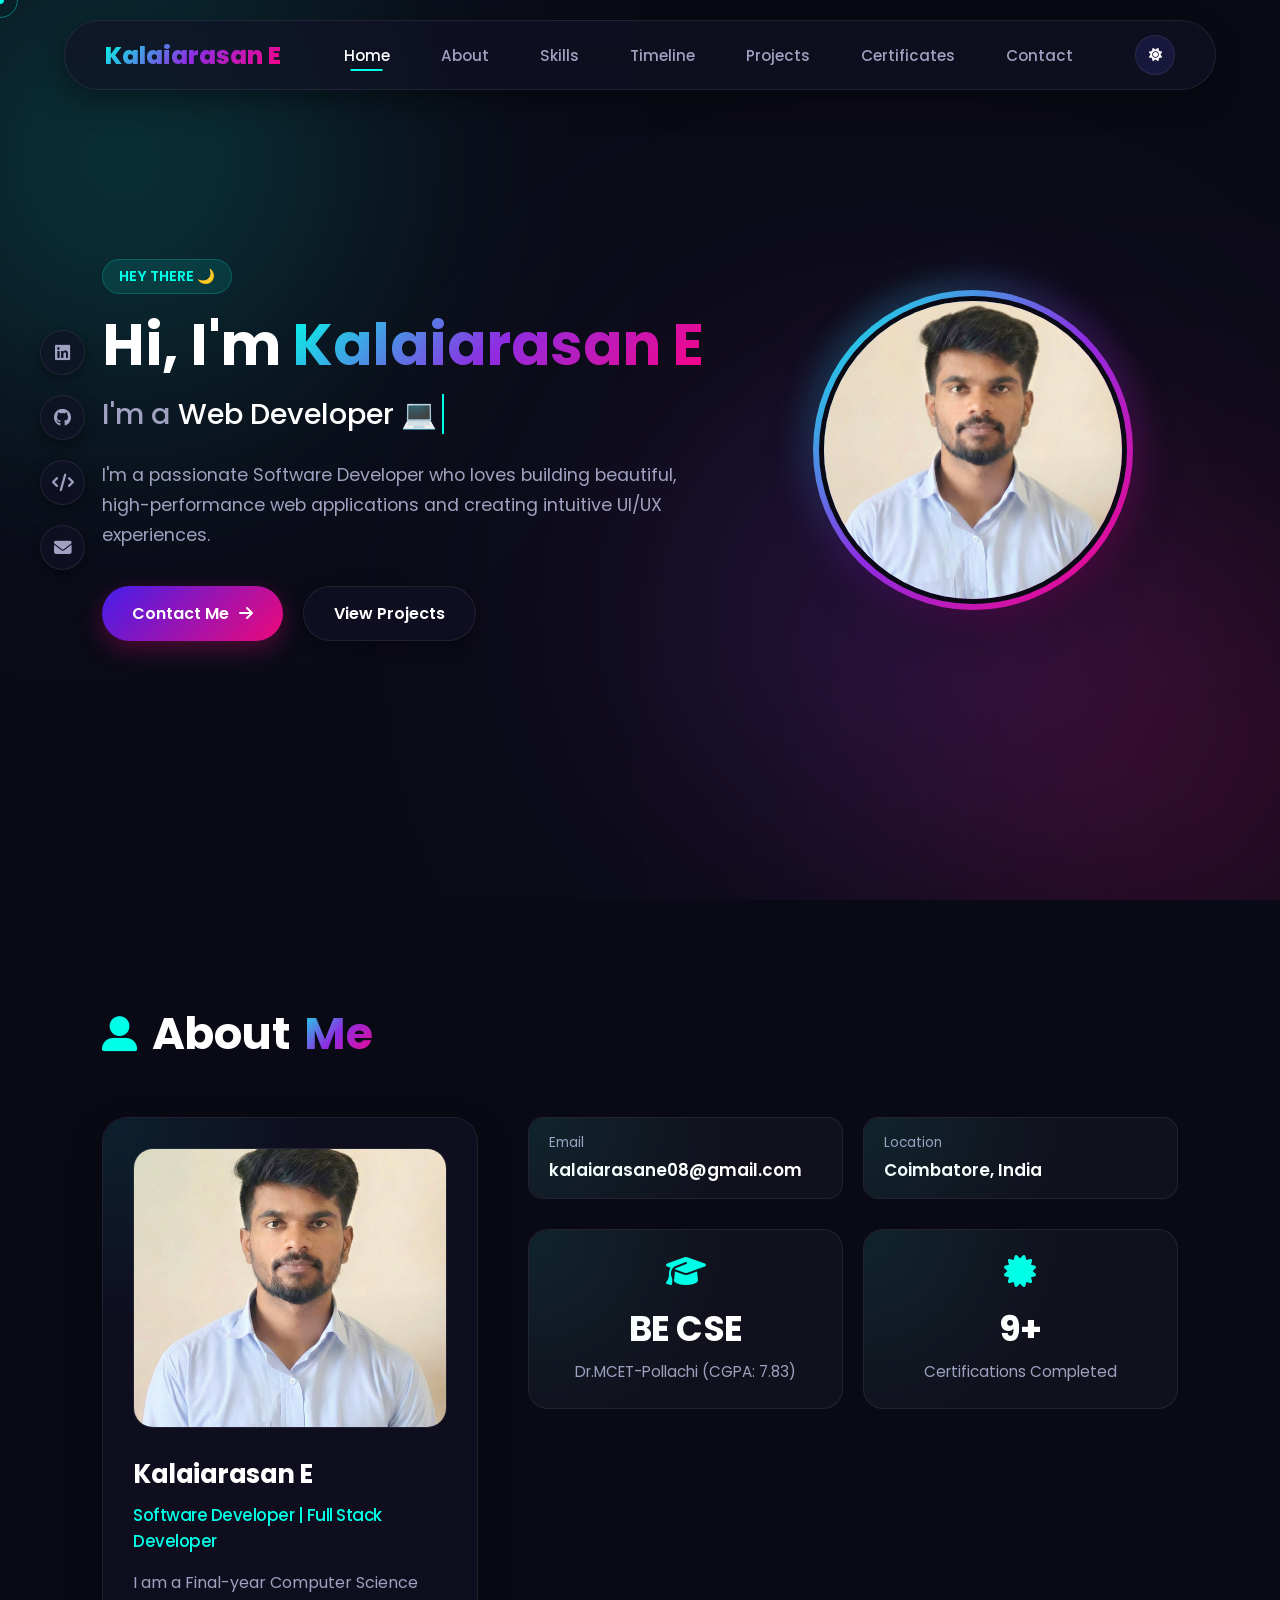
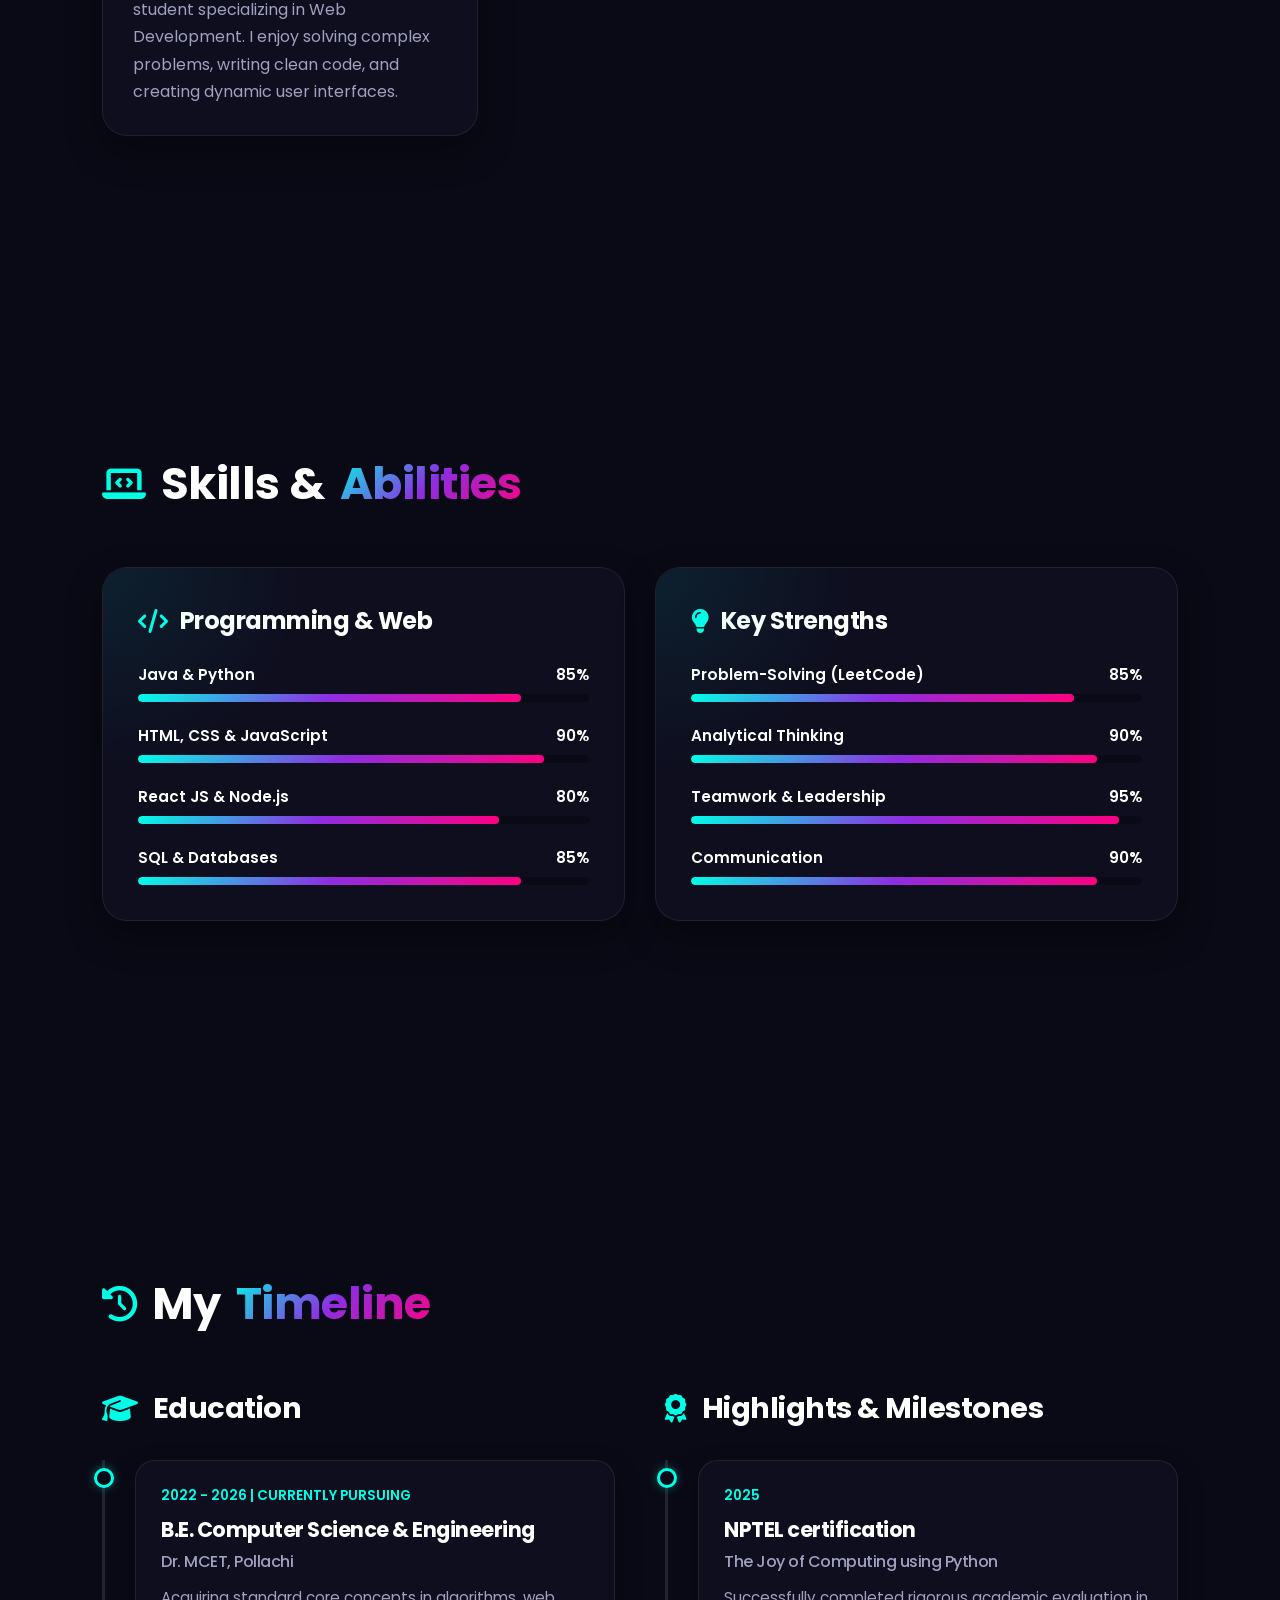
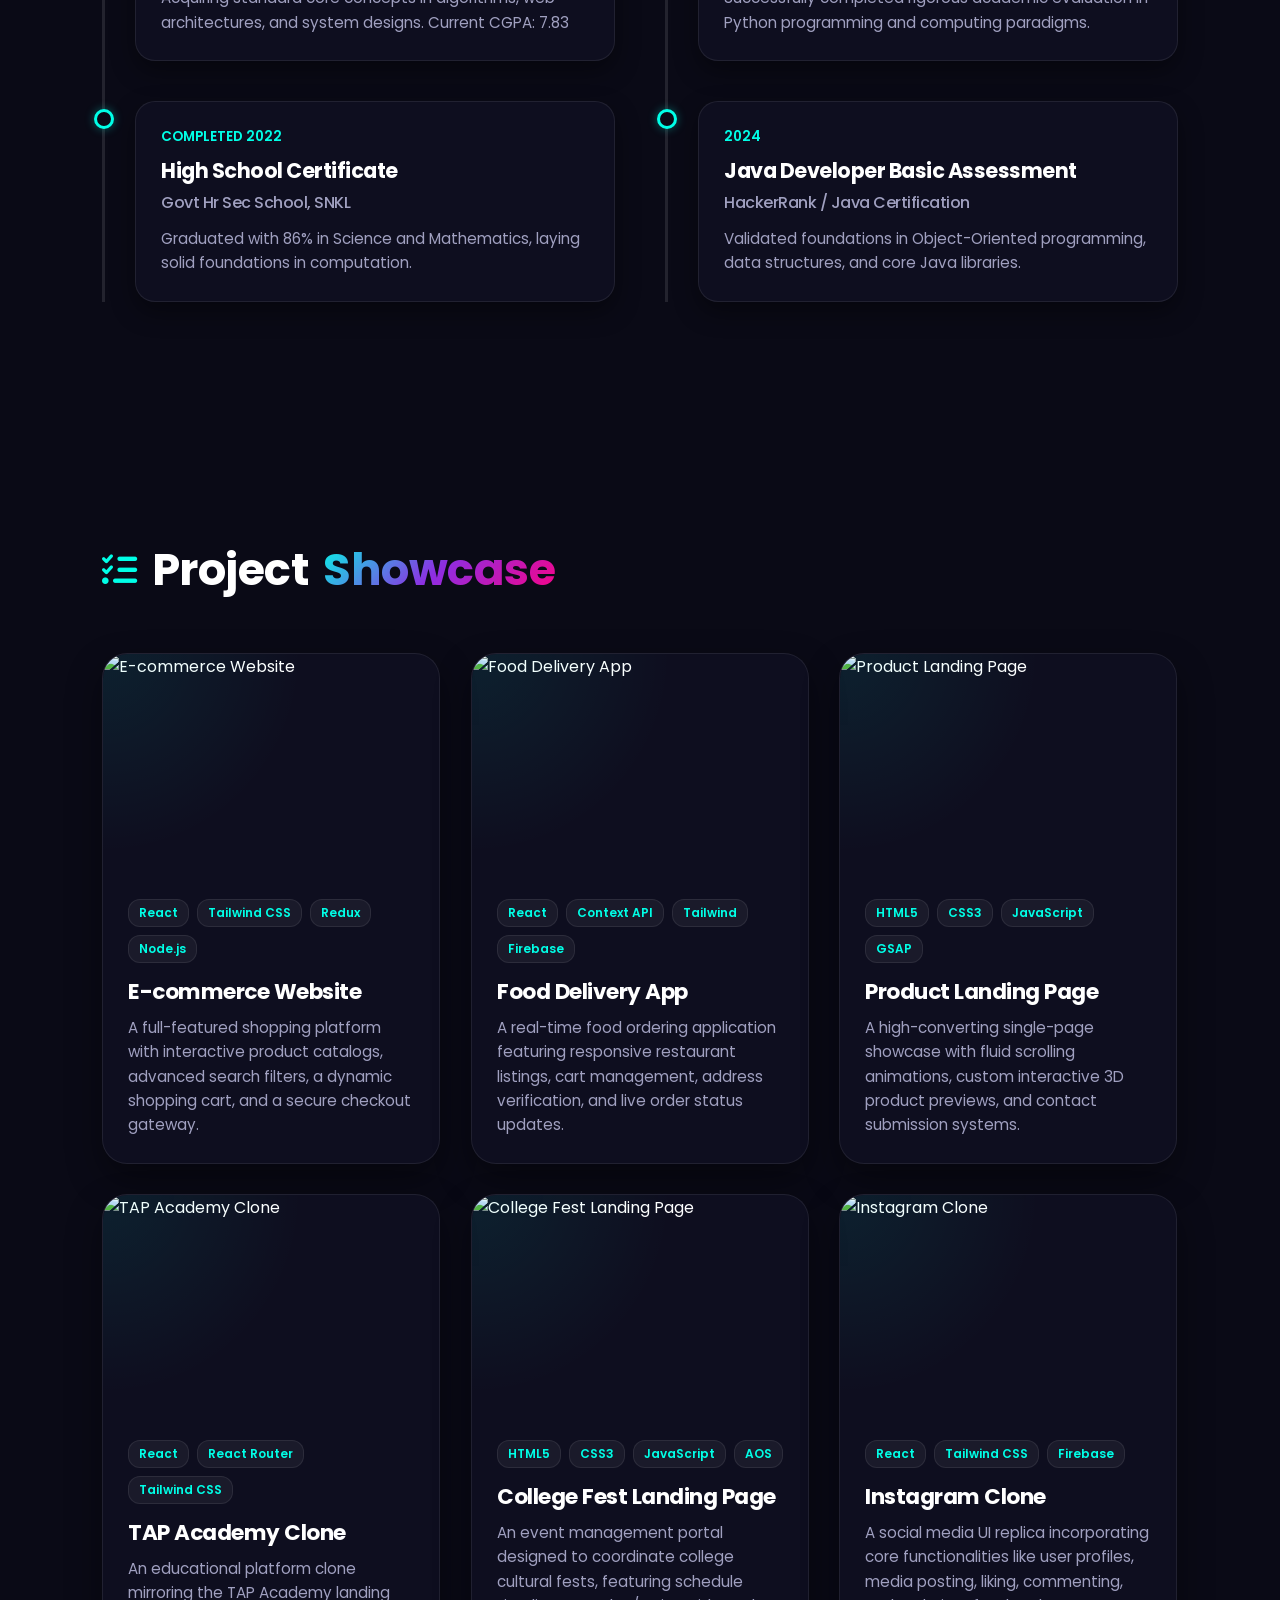
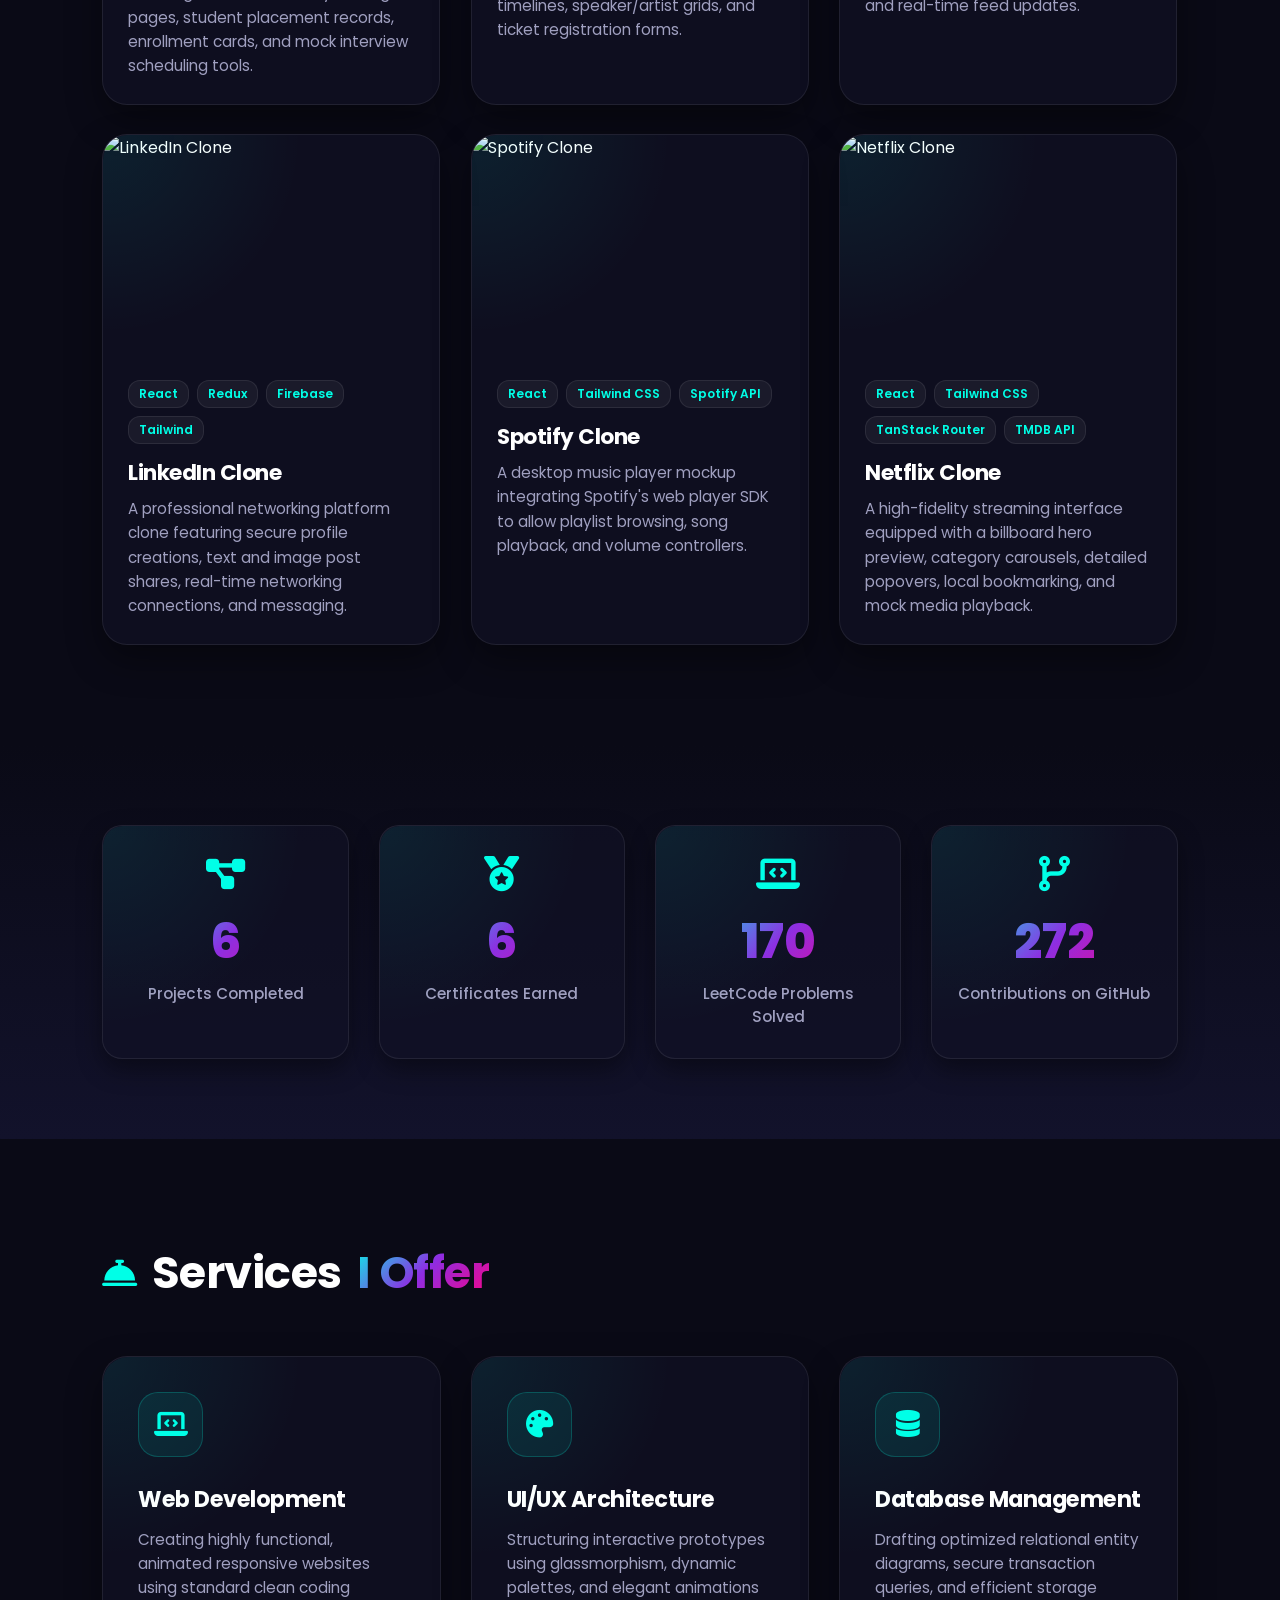
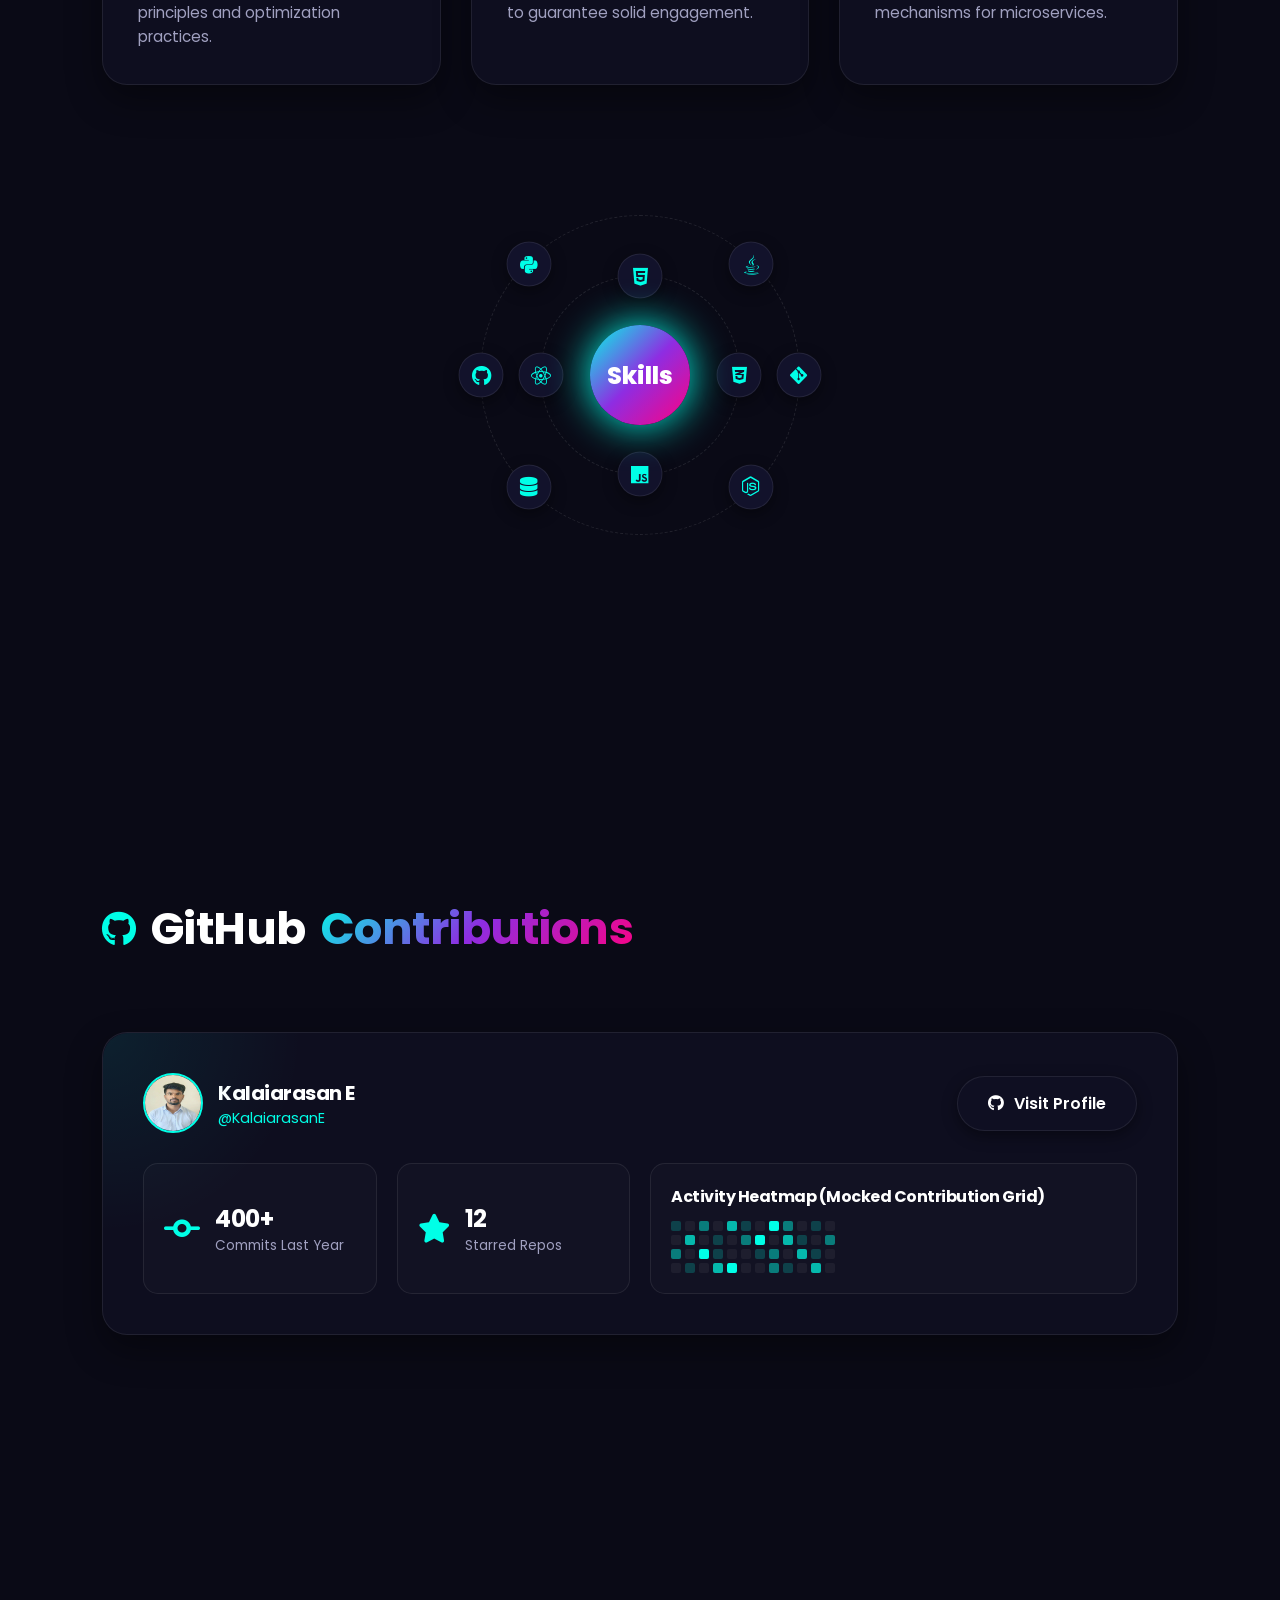
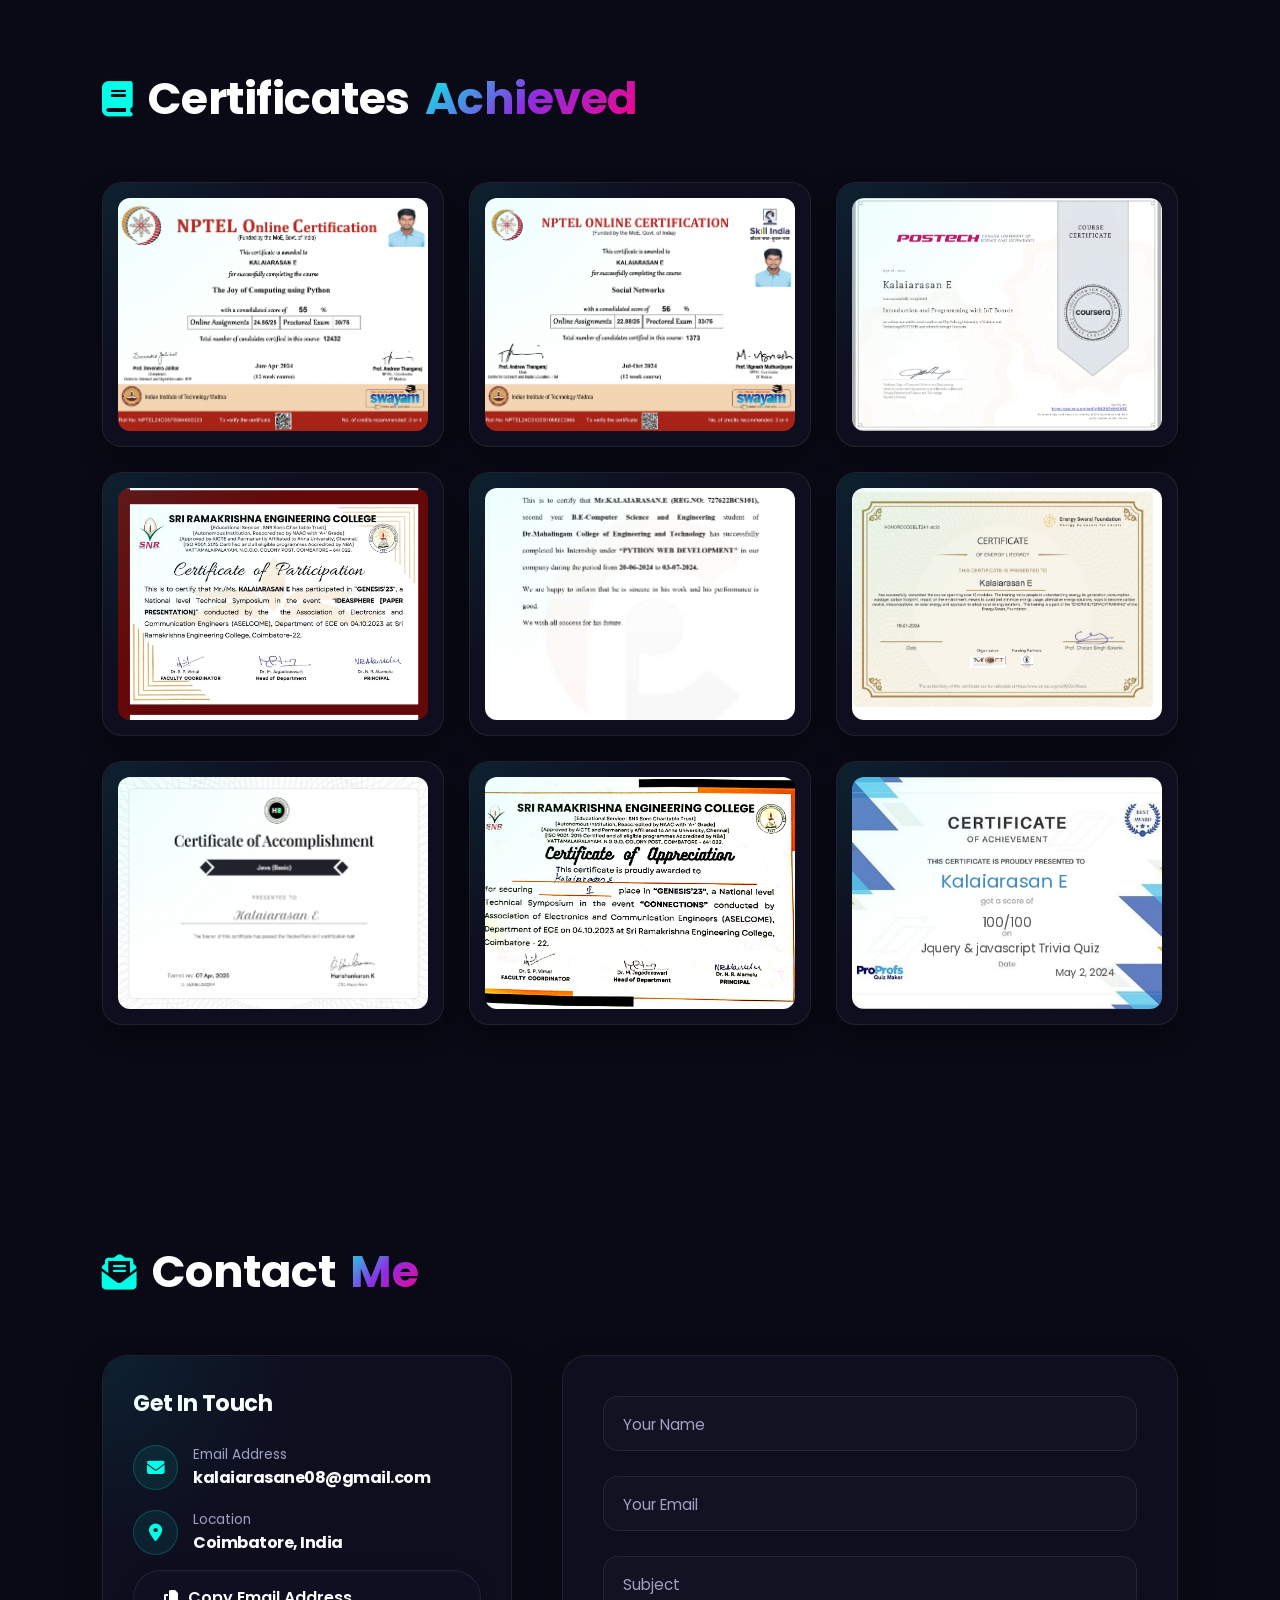
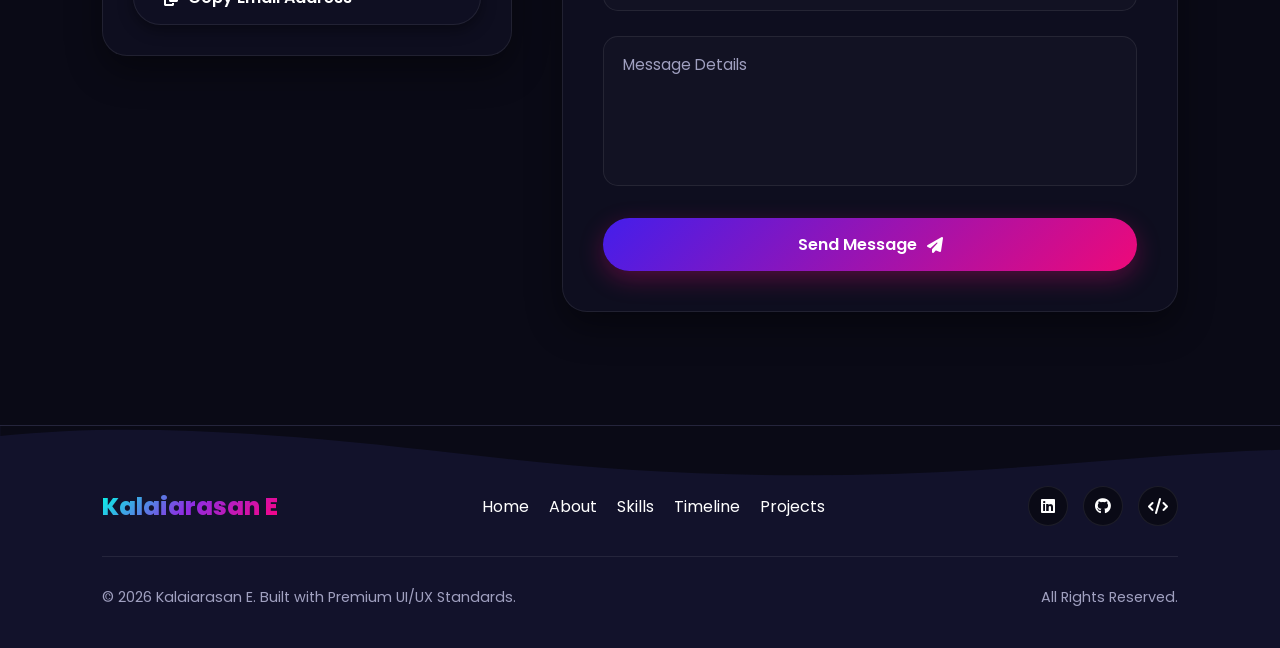
==== commit 47b3ccd5: "Clean: Remove Portfolio, Database Application, and Computing Algorithm Suite projects" ====
--- a/index.html
+++ b/index.html
@@ -277,35 +277,8 @@
   <section class="projects" id="projects">
     <h2 class="heading"><i class="fas fa-tasks"></i> Project <span>Showcase</span></h2>
     
-    <div class="filter-tabs reveal reveal-fadein">
-      <button class="filter-btn active" data-filter="all">All</button>
-      <button class="filter-btn" data-filter="web">Web Dev</button>
-      <button class="filter-btn" data-filter="java">Java</button>
-      <button class="filter-btn" data-filter="python">Python</button>
-    </div>
-
     <div class="projects-grid reveal reveal-fadein">
-      <!-- Project 1: Premium Portfolio -->
-      <div class="project-card spotlight-card tilt-card" data-category="web">
-        <div class="project-img">
-          <img src="https://images.unsplash.com/photo-1507238691740-187a5b1d37b8?auto=format&fit=crop&w=800&q=80" alt="Developer Portfolio Project" />
-          <div class="project-overlay">
-            <a href="https://github.com/KalaiarasanE" target="_blank" aria-label="GitHub"><i class="fa-brands fa-github"></i></a>
-            <a href="#" aria-label="Live Demo"><i class="fas fa-external-link-alt"></i></a>
-          </div>
-        </div>
-        <div class="project-details">
-          <div class="project-tags">
-            <span class="project-tag">HTML</span>
-            <span class="project-tag">CSS</span>
-            <span class="project-tag">JavaScript</span>
-          </div>
-          <h3>Premium Portfolio Website</h3>
-          <p>A fully animated personal portfolio containing interactive glassmorphic panels, customizable dark/light schemes, custom cursors, and responsive layouts.</p>
-        </div>
-      </div>
-
-      <!-- Project 2: E-commerce Website -->
+      <!-- Project 1: E-commerce Website -->
       <div class="project-card spotlight-card tilt-card" data-category="web">
         <div class="project-img">
           <img src="https://images.unsplash.com/photo-1472851294608-062f824d29cc?auto=format&fit=crop&w=800&q=80" alt="E-commerce Website" />
@@ -326,7 +299,7 @@
         </div>
       </div>
 
-      <!-- Project 3: Food Delivery App -->
+      <!-- Project 2: Food Delivery App -->
       <div class="project-card spotlight-card tilt-card" data-category="web">
         <div class="project-img">
           <img src="https://images.unsplash.com/photo-1526367790999-0150786486a9?auto=format&fit=crop&w=800&q=80" alt="Food Delivery App" />
@@ -347,7 +320,7 @@
         </div>
       </div>
 
-      <!-- Project 4: Product Landing Page -->
+      <!-- Project 3: Product Landing Page -->
       <div class="project-card spotlight-card tilt-card" data-category="web">
         <div class="project-img">
           <img src="https://images.unsplash.com/photo-1460925895917-afdab827c52f?auto=format&fit=crop&w=800&q=80" alt="Product Landing Page" />
@@ -368,7 +341,7 @@
         </div>
       </div>
 
-      <!-- Project 5: TAP Academy Clone -->
+      <!-- Project 4: TAP Academy Clone -->
       <div class="project-card spotlight-card tilt-card" data-category="web">
         <div class="project-img">
           <img src="https://images.unsplash.com/photo-1516321318423-f06f85e504b3?auto=format&fit=crop&w=800&q=80" alt="TAP Academy Clone" />
@@ -388,7 +361,7 @@
         </div>
       </div>
 
-      <!-- Project 6: College Fest Landing Page -->
+      <!-- Project 5: College Fest Landing Page -->
       <div class="project-card spotlight-card tilt-card" data-category="web">
         <div class="project-img">
           <img src="https://images.unsplash.com/photo-1514525253161-7a46d19cd819?auto=format&fit=crop&w=800&q=80" alt="College Fest Landing Page" />
@@ -409,7 +382,7 @@
         </div>
       </div>
 
-      <!-- Project 7: Instagram Clone -->
+      <!-- Project 6: Instagram Clone -->
       <div class="project-card spotlight-card tilt-card" data-category="web">
         <div class="project-img">
           <img src="https://images.unsplash.com/photo-1611162617213-7d7a39e9b1d7?auto=format&fit=crop&w=800&q=80" alt="Instagram Clone" />
@@ -429,7 +402,7 @@
         </div>
       </div>
 
-      <!-- Project 8: LinkedIn Clone -->
+      <!-- Project 7: LinkedIn Clone -->
       <div class="project-card spotlight-card tilt-card" data-category="web">
         <div class="project-img">
           <img src="https://images.unsplash.com/photo-1616469829581-73993eb86b02?auto=format&fit=crop&w=800&q=80" alt="LinkedIn Clone" />
@@ -450,7 +423,7 @@
         </div>
       </div>
 
-      <!-- Project 9: Spotify Clone -->
+      <!-- Project 8: Spotify Clone -->
       <div class="project-card spotlight-card tilt-card" data-category="web">
         <div class="project-img">
           <img src="https://images.unsplash.com/photo-1614680376593-902f74fa0d41?auto=format&fit=crop&w=800&q=80" alt="Spotify Clone" />
@@ -470,7 +443,7 @@
         </div>
       </div>
 
-      <!-- Project 10: Netflix Clone -->
+      <!-- Project 9: Netflix Clone -->
       <div class="project-card spotlight-card tilt-card" data-category="web">
         <div class="project-img">
           <img src="https://images.unsplash.com/photo-1574375927938-d5a98e8edd85?auto=format&fit=crop&w=800&q=80" alt="Netflix Clone" />
@@ -490,46 +463,6 @@
           <p>A high-fidelity streaming interface equipped with a billboard hero preview, category carousels, detailed popovers, local bookmarking, and mock media playback.</p>
         </div>
       </div>
-
-      <!-- Project 11: Database Application -->
-      <div class="project-card spotlight-card tilt-card" data-category="java">
-        <div class="project-img">
-          <img src="main.jpg" alt="Java Application" />
-          <div class="project-overlay">
-            <a href="https://github.com/KalaiarasanE" target="_blank" aria-label="GitHub"><i class="fa-brands fa-github"></i></a>
-            <a href="#" aria-label="Live Demo"><i class="fas fa-external-link-alt"></i></a>
-          </div>
-        </div>
-        <div class="project-details">
-          <div class="project-tags">
-            <span class="project-tag">Java</span>
-            <span class="project-tag">JDBC</span>
-            <span class="project-tag">SQL</span>
-          </div>
-          <h3>Database Application</h3>
-          <p>A secure Java console system executing structured database operations via JDBC driver models with transactional optimization.</p>
-        </div>
-      </div>
-
-      <!-- Project 12: Computing Algorithm Suite -->
-      <div class="project-card spotlight-card tilt-card" data-category="python">
-        <div class="project-img">
-          <img src="bck.jpg" alt="Python Scripting" />
-          <div class="project-overlay">
-            <a href="https://github.com/KalaiarasanE" target="_blank" aria-label="GitHub"><i class="fa-brands fa-github"></i></a>
-            <a href="#" aria-label="Live Demo"><i class="fas fa-external-link-alt"></i></a>
-          </div>
-        </div>
-        <div class="project-details">
-          <div class="project-tags">
-            <span class="project-tag">Python</span>
-            <span class="project-tag">Numpy</span>
-            <span class="project-tag">Pandas</span>
-          </div>
-          <h3>Computing Algorithm Suite</h3>
-          <p>Analytical numerical libraries implementing predictive models and data analytics pipelines compiled for research algorithms.</p>
-        </div>
-      </div>
     </div>
   </section>
 
@@ -540,7 +473,7 @@
     <div class="stats-grid reveal reveal-fadein">
       <div class="stat-item spotlight-card">
         <i class="fas fa-project-diagram"></i>
-        <div class="counter-number" data-target="15">0</div>
+        <div class="counter-number" data-target="9">0</div>
         <p>Projects Completed</p>
       </div>
       <div class="stat-item spotlight-card">
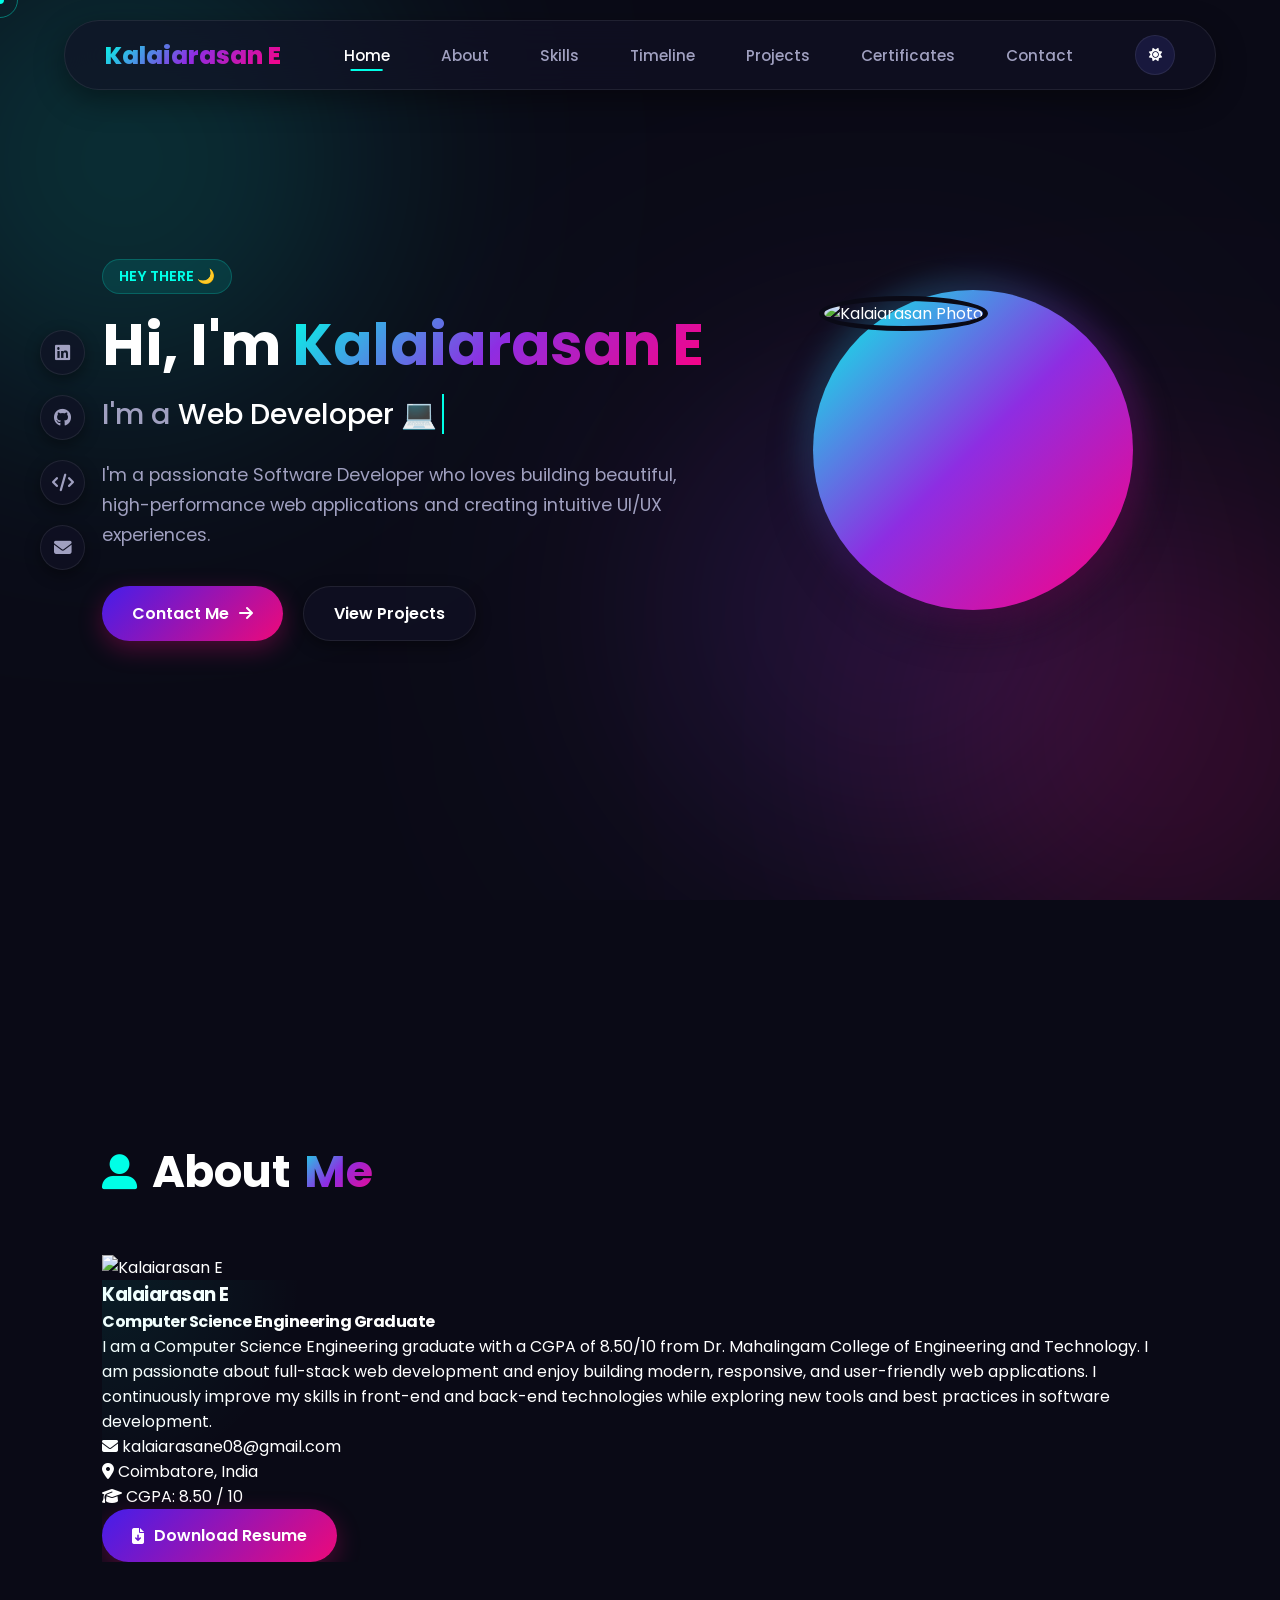
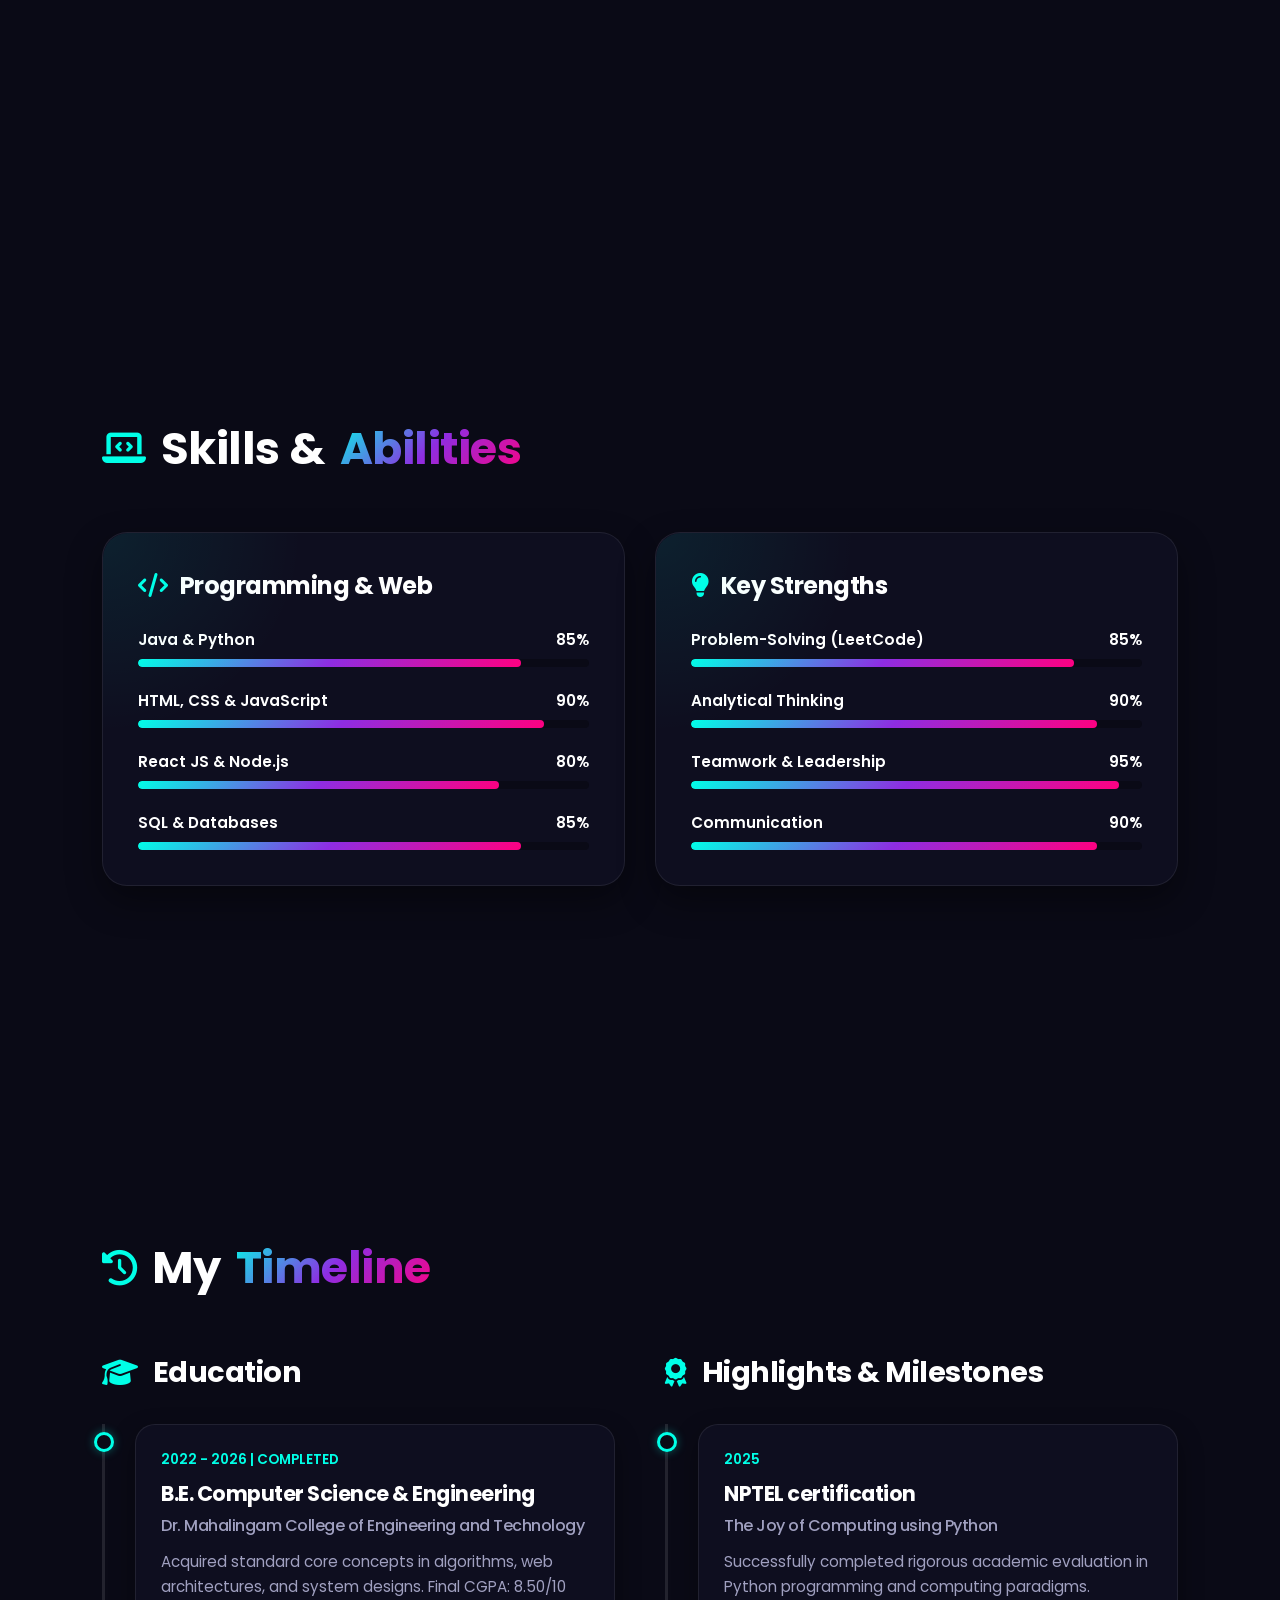
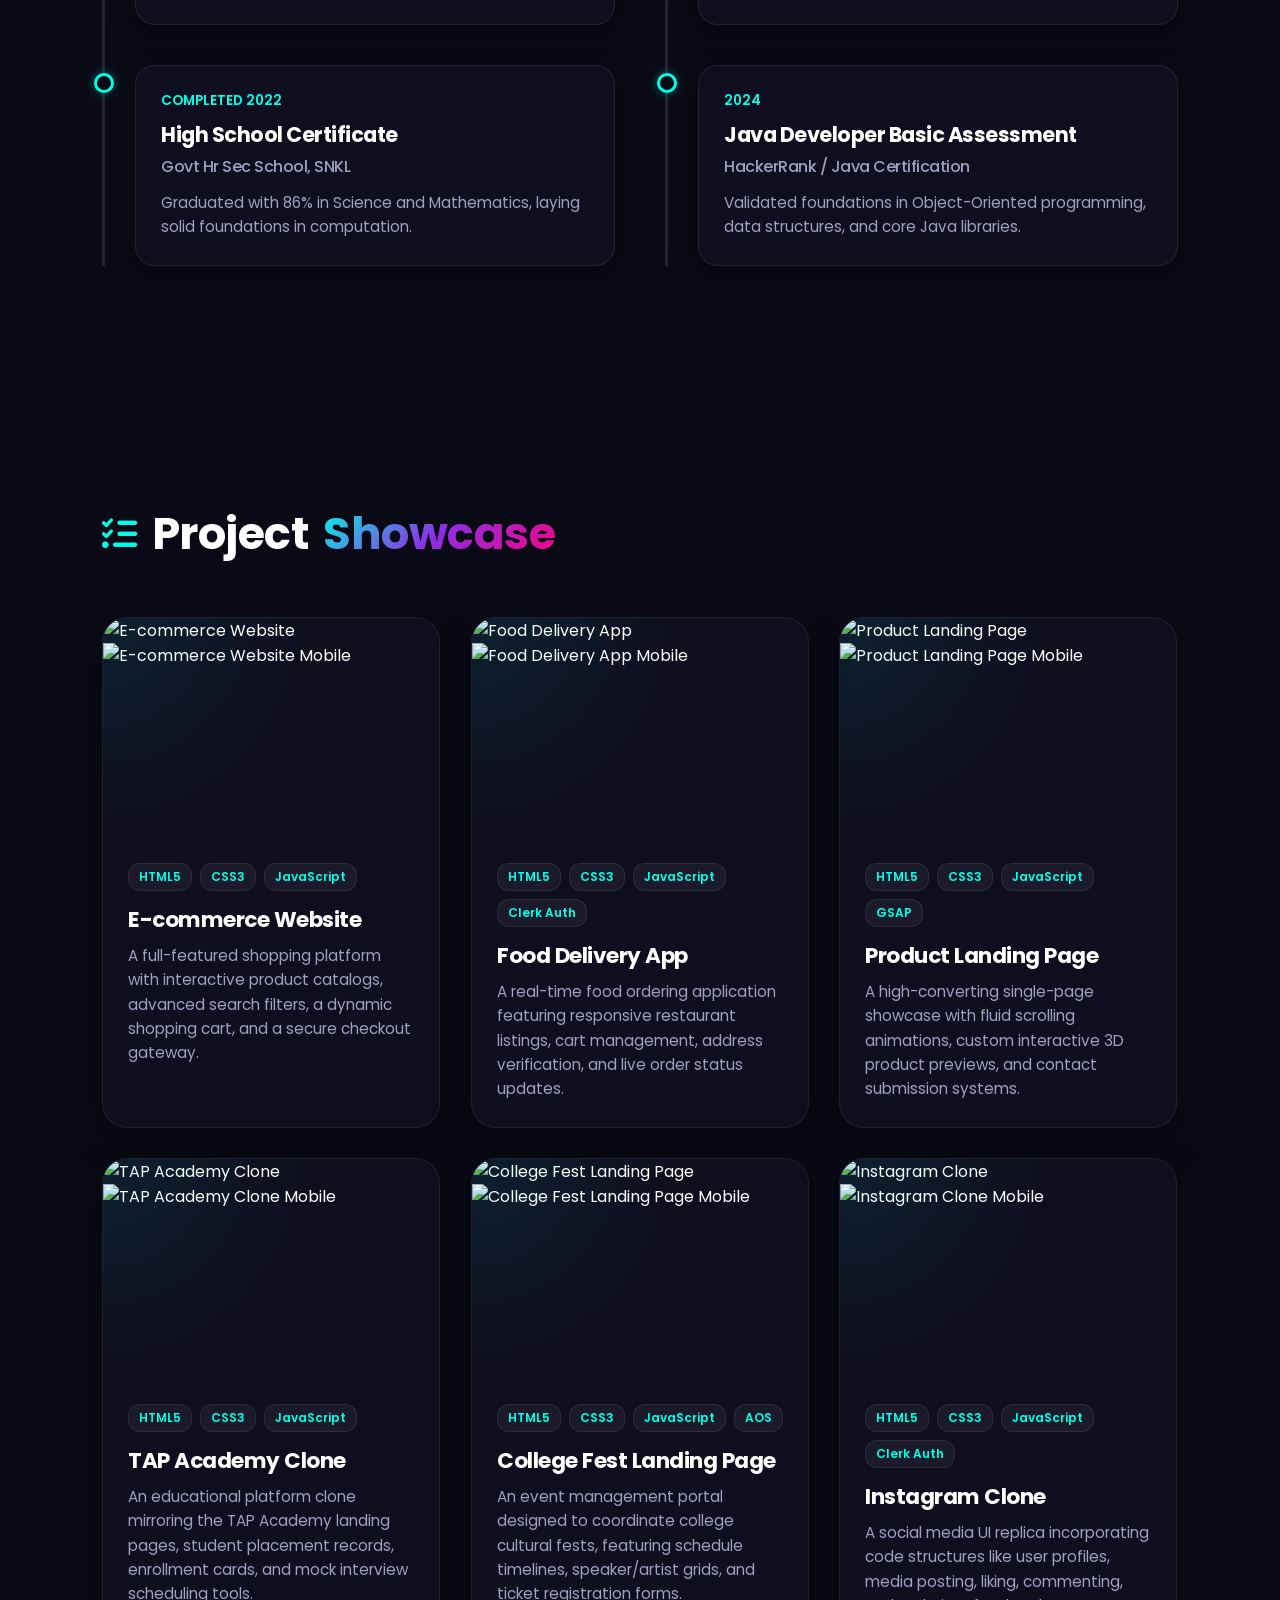
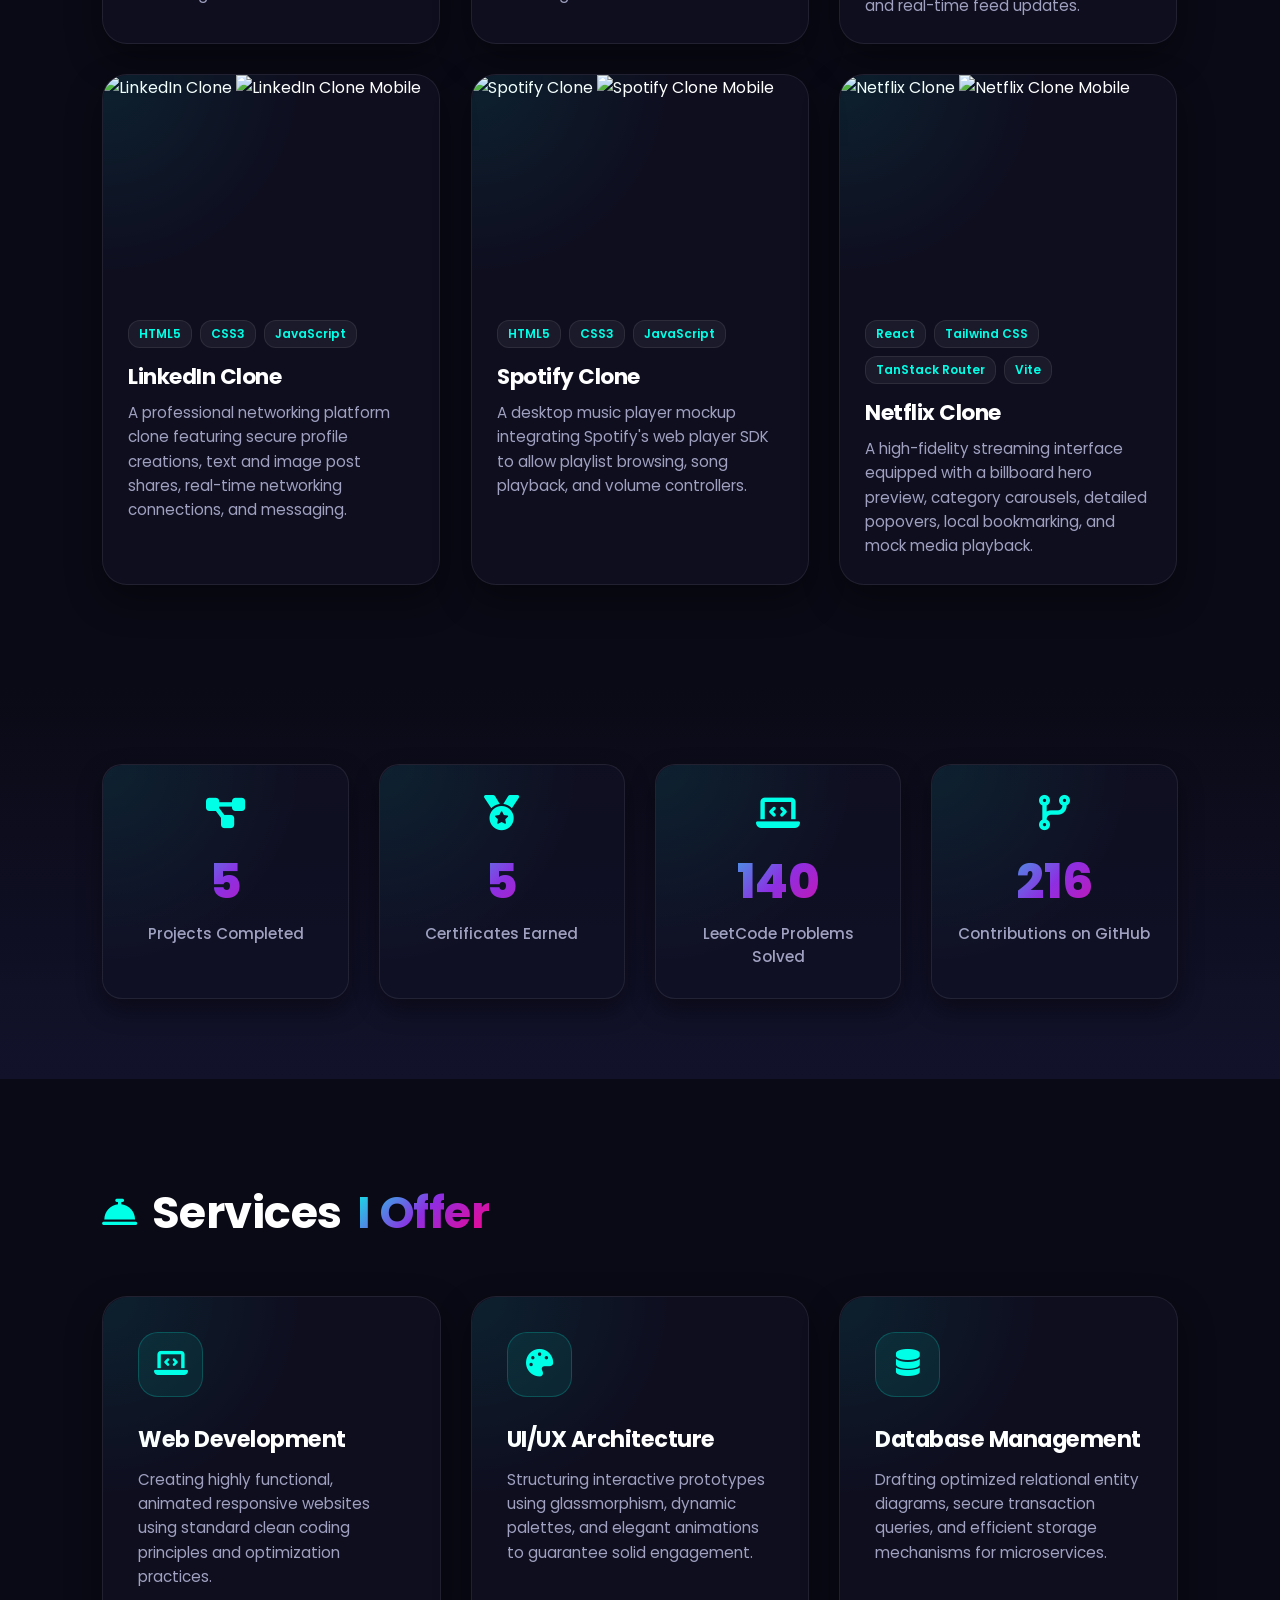
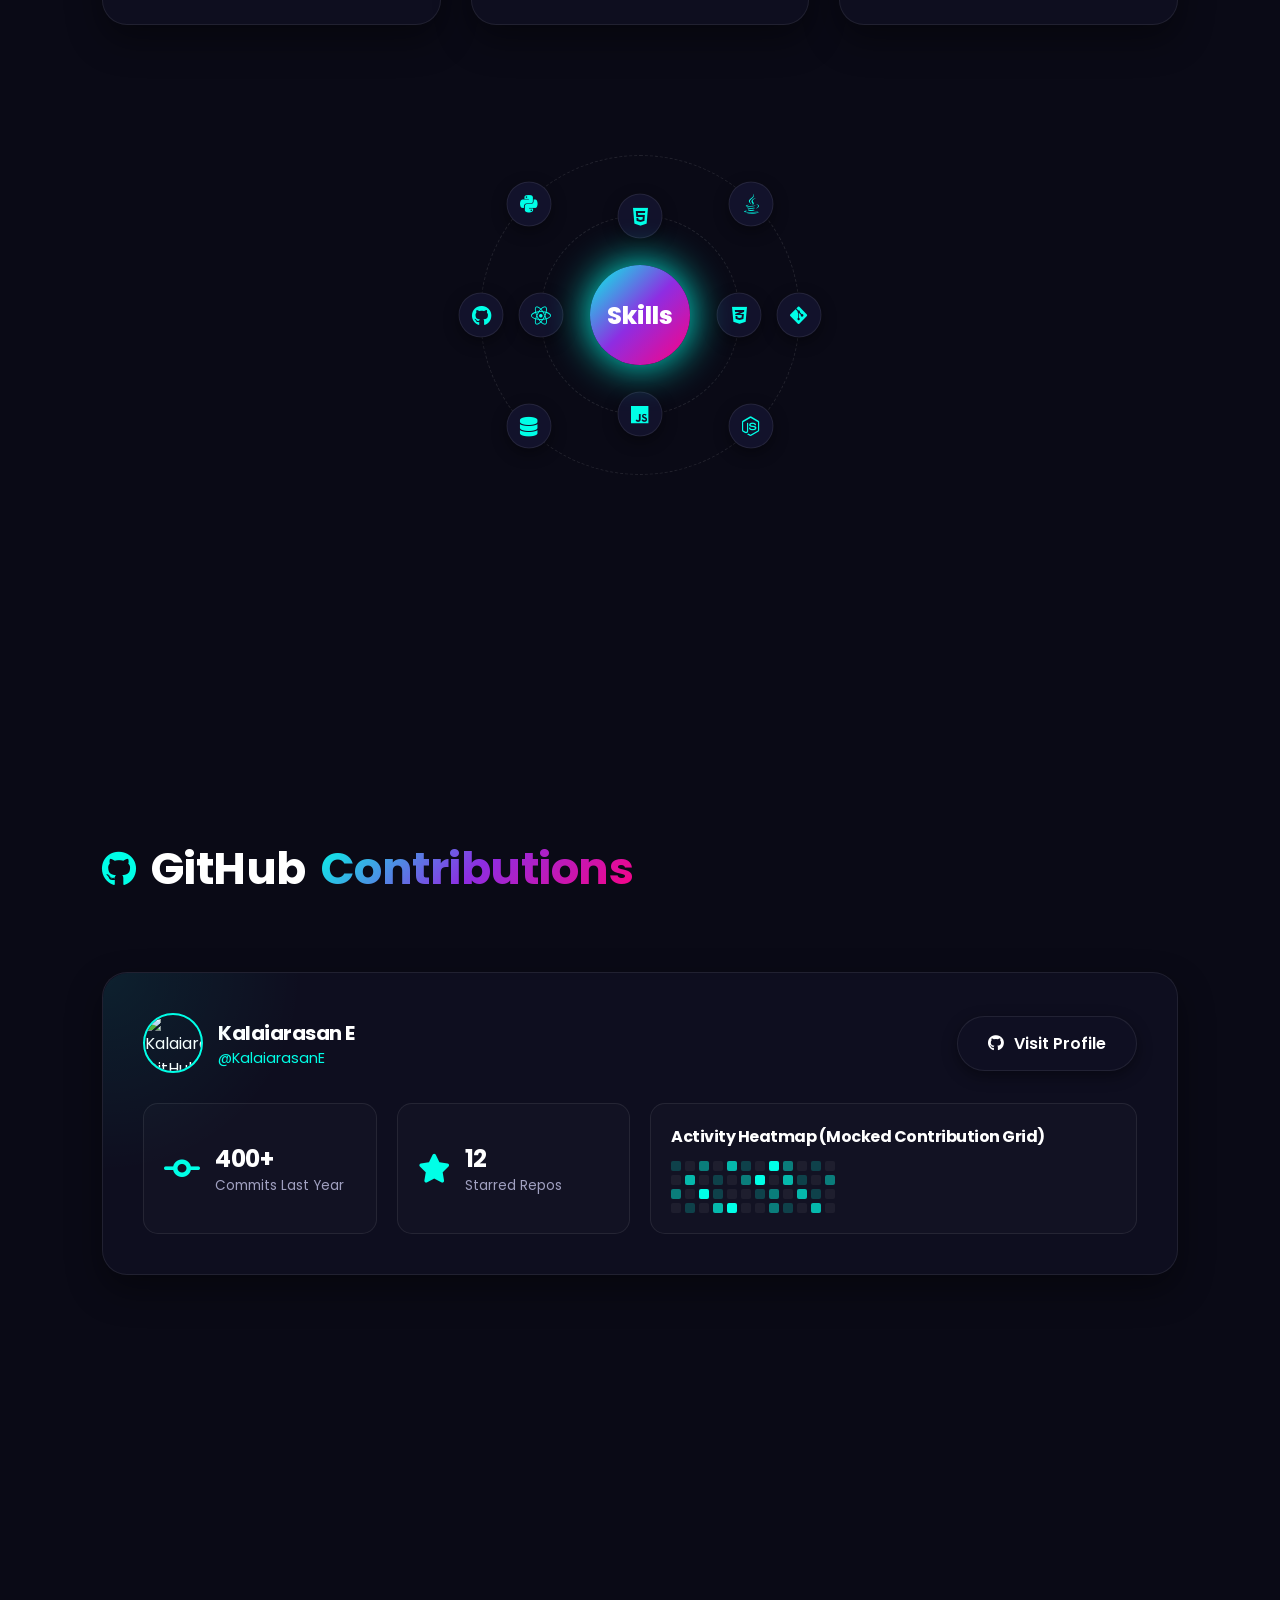
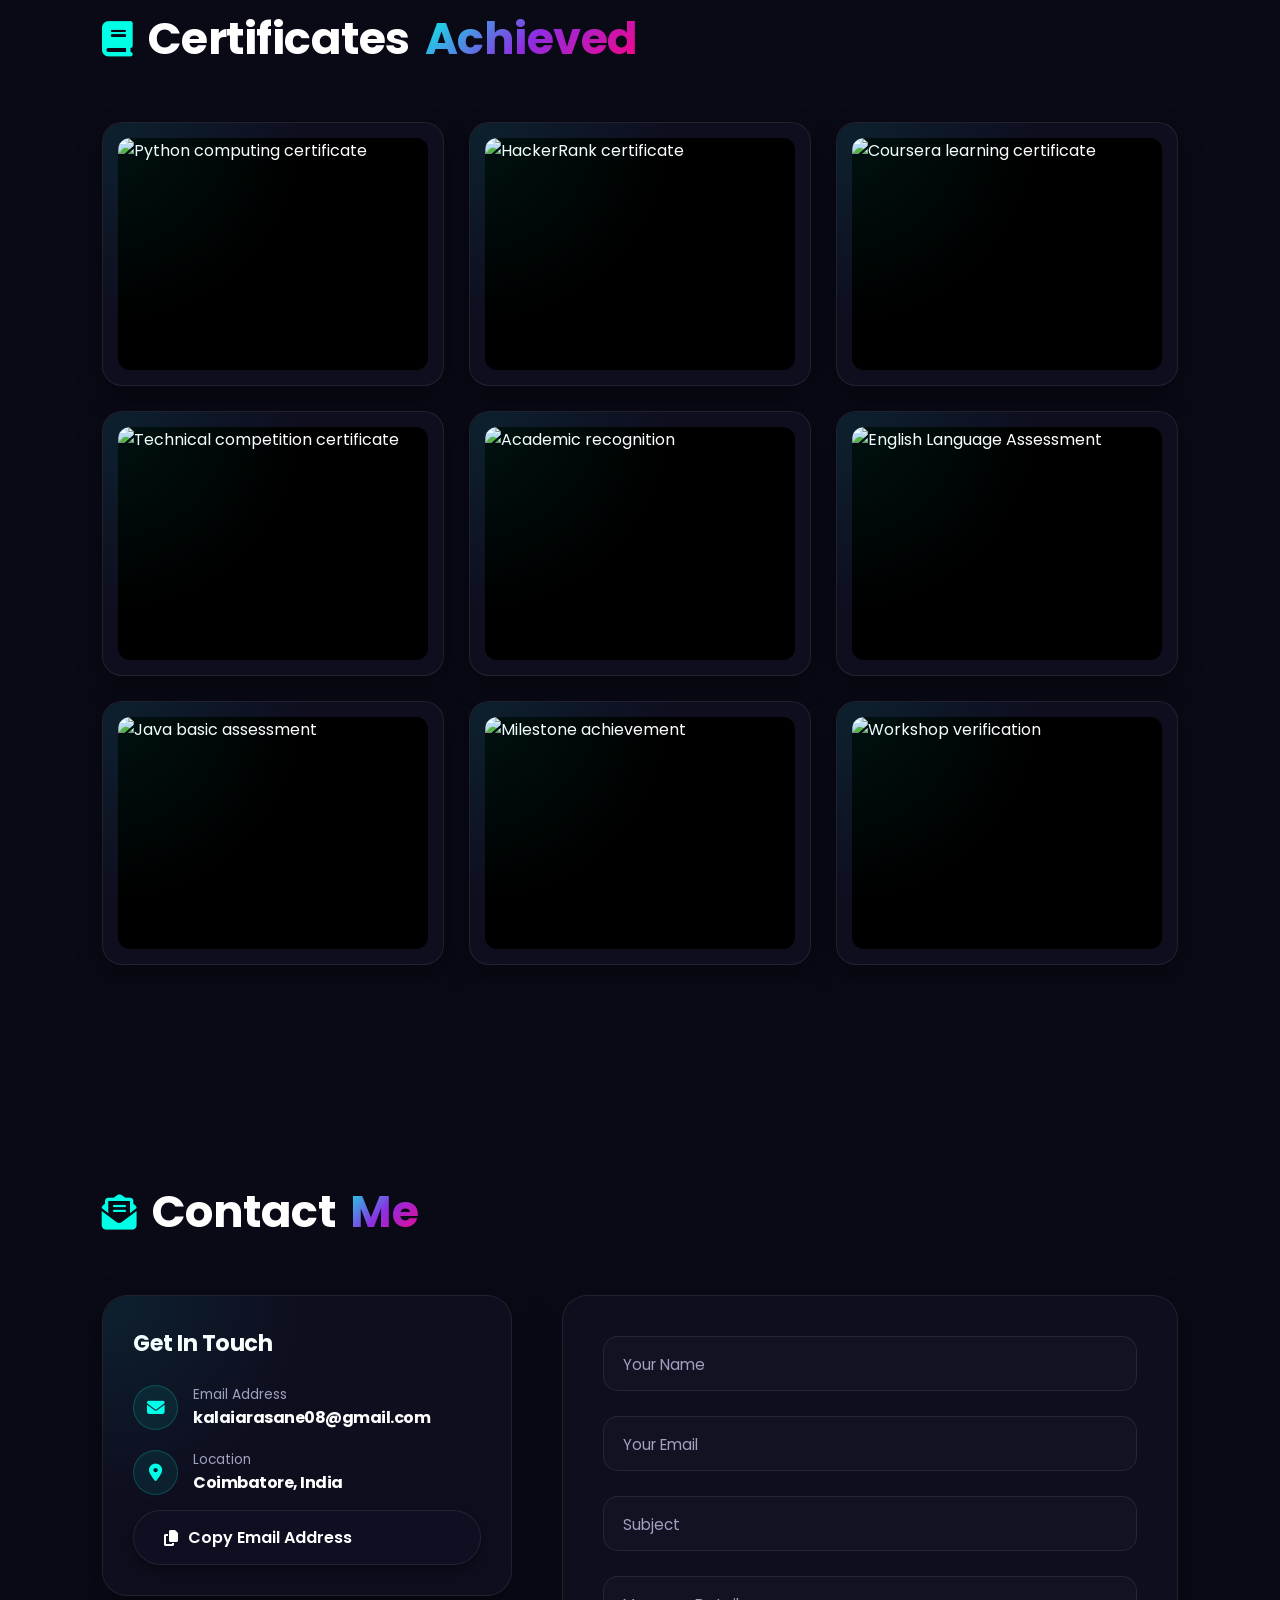
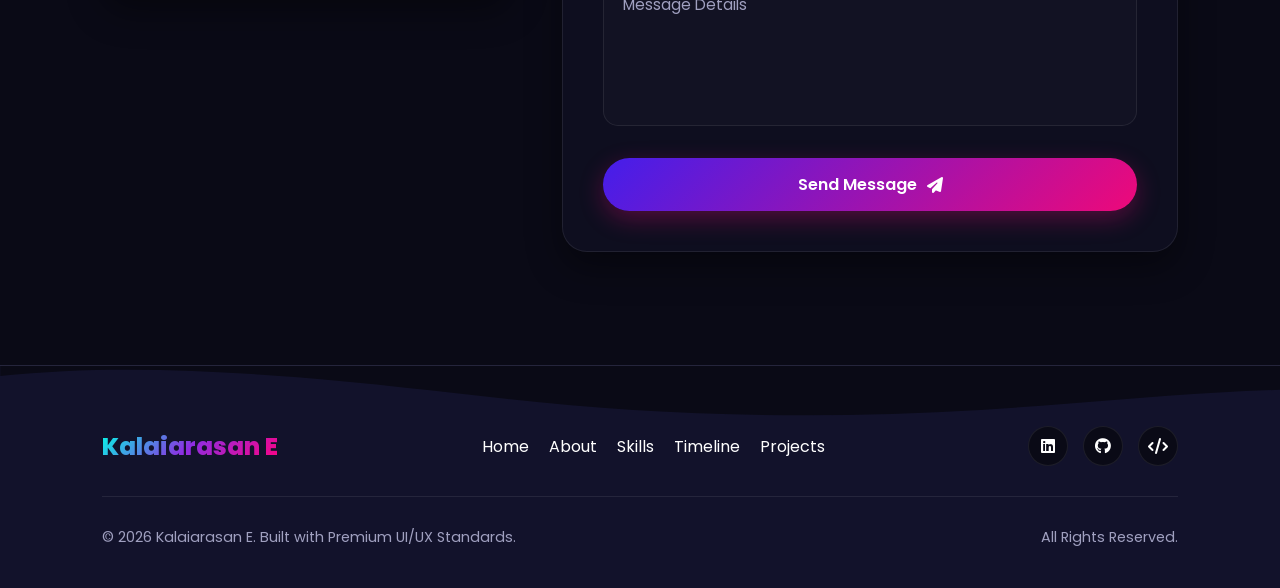
==== commit 066a214c: "fix: update food delivery app live demo link to vercel deployment" ====
--- a/index.html
+++ b/index.html
@@ -104,7 +104,7 @@
 
     <div class="home-img reveal reveal-fadein">
       <div class="profile-img-wrapper">
-        <img src="main.jpg" alt="Kalaiarasan Photo" />
+        <img src="assets/images/main.jpg" alt="Kalaiarasan Photo" />
       </div>
     </div>
   </section>
@@ -115,40 +115,29 @@
   <section class="about" id="about">
     <h2 class="heading"><i class="fas fa-user-alt"></i> About <span>Me</span></h2>
     
-    <div class="about-container">
-      <div class="about-left reveal reveal-left">
-        <div class="about-card spotlight-card">
-          <img src="main.jpg" alt="Kalaiarasan Biography" />
-          <div class="bio-card">
-            <h3>Kalaiarasan E</h3>
-            <h4>Software Developer | Full Stack Developer</h4>
-            <p>I am a Final-year Computer Science student specializing in Web Development. I enjoy solving complex problems, writing clean code, and creating dynamic user interfaces.</p>
-          </div>
-        </div>
-      </div>
-
-      <div class="about-right reveal reveal-right">
-        <div class="about-details">
-          <div class="detail-item spotlight-card">
-            <p>Email</p>
-            <span>kalaiarasane08@gmail.com</span>
-          </div>
-          <div class="detail-item spotlight-card">
-            <p>Location</p>
-            <span>Coimbatore, India</span>
-          </div>
-        </div>
-
-        <div class="experience-grid">
-          <div class="exp-box spotlight-card">
-            <i class="fas fa-graduation-cap"></i>
-            <h3>BE CSE</h3>
-            <p>Dr.MCET-Pollachi (CGPA: 7.83)</p>
-          </div>
-          <div class="exp-box spotlight-card">
-            <i class="fas fa-certificate"></i>
-            <h3>9+</h3>
-            <p>Certifications Completed</p>
+    <div class="about-top reveal reveal-fadein">
+      <div class="about-photo-wrapper">
+        <img src="assets/images/main.jpg" alt="Kalaiarasan E" class="about-photo" />
+      </div>
+    </div>
+    
+    <div class="about-content-wrapper">
+      <div class="about-text-column reveal reveal-fadein">
+        <div class="about-text-card spotlight-card">
+          <h3>Kalaiarasan E</h3>
+          <h4>Computer Science Engineering Graduate</h4>
+          <p class="about-para">I am a Computer Science Engineering graduate with a CGPA of 8.50/10 from Dr. Mahalingam College of Engineering and Technology. I am passionate about full-stack web development and enjoy building modern, responsive, and user-friendly web applications. I continuously improve my skills in front-end and back-end technologies while exploring new tools and best practices in software development.</p>
+          
+          <div class="about-quick-info">
+            <div class="quick-info-item"><i class="fas fa-envelope"></i> <span>kalaiarasane08@gmail.com</span></div>
+            <div class="quick-info-item"><i class="fas fa-map-marker-alt"></i> <span>Coimbatore, India</span></div>
+            <div class="quick-info-item"><i class="fas fa-graduation-cap"></i> <span>CGPA: 8.50 / 10</span></div>
+          </div>
+          
+          <div class="about-actions">
+            <a href="assets/resume/Kalaiarasan_E_Resume.pdf" download="Kalaiarasan_E_Resume.pdf" target="_blank" class="btn btn-primary resume-btn magnetic-btn">
+              <i class="fas fa-file-download"></i> Download Resume
+            </a>
           </div>
         </div>
       </div>
@@ -224,10 +213,10 @@
           <div class="timeline-item">
             <div class="timeline-dot"></div>
             <div class="timeline-content">
-              <div class="date">2022 - 2026 | Currently Pursuing</div>
+              <div class="date">2022 - 2026 | Completed</div>
               <h3>B.E. Computer Science & Engineering</h3>
-              <h4>Dr. MCET, Pollachi</h4>
-              <p>Acquiring standard core concepts in algorithms, web architectures, and system designs. Current CGPA: 7.83</p>
+              <h4>Dr. Mahalingam College of Engineering and Technology</h4>
+              <p>Acquired standard core concepts in algorithms, web architectures, and system designs. Final CGPA: 8.50/10</p>
             </div>
           </div>
 
@@ -281,18 +270,18 @@
       <!-- Project 1: E-commerce Website -->
       <div class="project-card spotlight-card tilt-card" data-category="web">
         <div class="project-img">
-          <img src="https://images.unsplash.com/photo-1472851294608-062f824d29cc?auto=format&fit=crop&w=800&q=80" alt="E-commerce Website" />
-          <div class="project-overlay">
-            <a href="https://github.com/KalaiarasanE" target="_blank" aria-label="GitHub"><i class="fa-brands fa-github"></i></a>
-            <a href="#" aria-label="Live Demo"><i class="fas fa-external-link-alt"></i></a>
-          </div>
-        </div>
-        <div class="project-details">
-          <div class="project-tags">
-            <span class="project-tag">React</span>
-            <span class="project-tag">Tailwind CSS</span>
-            <span class="project-tag">Redux</span>
-            <span class="project-tag">Node.js</span>
+          <img class="default-img" src="assets/projects/project1_desktop.png" alt="E-commerce Website" />
+          <img class="hover-img" src="assets/projects/project1_mobile.png" alt="E-commerce Website Mobile" />
+          <div class="project-overlay">
+            <a href="https://github.com/KalaiarasanE/E-commerce-website" target="_blank" aria-label="GitHub"><i class="fa-brands fa-github"></i></a>
+            <a href="https://ecommerceprof.netlify.app/" target="_blank" aria-label="Live Demo"><i class="fas fa-external-link-alt"></i></a>
+          </div>
+        </div>
+        <div class="project-details">
+          <div class="project-tags">
+            <span class="project-tag">HTML5</span>
+            <span class="project-tag">CSS3</span>
+            <span class="project-tag">JavaScript</span>
           </div>
           <h3>E-commerce Website</h3>
           <p>A full-featured shopping platform with interactive product catalogs, advanced search filters, a dynamic shopping cart, and a secure checkout gateway.</p>
@@ -302,18 +291,19 @@
       <!-- Project 2: Food Delivery App -->
       <div class="project-card spotlight-card tilt-card" data-category="web">
         <div class="project-img">
-          <img src="https://images.unsplash.com/photo-1526367790999-0150786486a9?auto=format&fit=crop&w=800&q=80" alt="Food Delivery App" />
-          <div class="project-overlay">
-            <a href="https://github.com/KalaiarasanE" target="_blank" aria-label="GitHub"><i class="fa-brands fa-github"></i></a>
-            <a href="#" aria-label="Live Demo"><i class="fas fa-external-link-alt"></i></a>
-          </div>
-        </div>
-        <div class="project-details">
-          <div class="project-tags">
-            <span class="project-tag">React</span>
-            <span class="project-tag">Context API</span>
-            <span class="project-tag">Tailwind</span>
-            <span class="project-tag">Firebase</span>
+          <img class="default-img" src="assets/projects/project2_desktop.png" alt="Food Delivery App" />
+          <img class="hover-img" src="assets/projects/project2_mobile.png" alt="Food Delivery App Mobile" />
+          <div class="project-overlay">
+            <a href="https://github.com/KalaiarasanE/Food-Delivery-App" target="_blank" aria-label="GitHub"><i class="fa-brands fa-github"></i></a>
+            <a href="https://food-delivery-app-one-lemon.vercel.app/" target="_blank" aria-label="Live Demo"><i class="fas fa-external-link-alt"></i></a>
+          </div>
+        </div>
+        <div class="project-details">
+          <div class="project-tags">
+            <span class="project-tag">HTML5</span>
+            <span class="project-tag">CSS3</span>
+            <span class="project-tag">JavaScript</span>
+            <span class="project-tag">Clerk Auth</span>
           </div>
           <h3>Food Delivery App</h3>
           <p>A real-time food ordering application featuring responsive restaurant listings, cart management, address verification, and live order status updates.</p>
@@ -323,10 +313,11 @@
       <!-- Project 3: Product Landing Page -->
       <div class="project-card spotlight-card tilt-card" data-category="web">
         <div class="project-img">
-          <img src="https://images.unsplash.com/photo-1460925895917-afdab827c52f?auto=format&fit=crop&w=800&q=80" alt="Product Landing Page" />
-          <div class="project-overlay">
-            <a href="https://github.com/KalaiarasanE" target="_blank" aria-label="GitHub"><i class="fa-brands fa-github"></i></a>
-            <a href="#" aria-label="Live Demo"><i class="fas fa-external-link-alt"></i></a>
+          <img class="default-img" src="assets/projects/project3_desktop.png" alt="Product Landing Page" />
+          <img class="hover-img" src="assets/projects/project3_mobile.png" alt="Product Landing Page Mobile" />
+          <div class="project-overlay">
+            <a href="https://github.com/KalaiarasanE/Product-Landing-Page" target="_blank" aria-label="GitHub"><i class="fa-brands fa-github"></i></a>
+            <a href="https://keyboardproduct.netlify.app/" target="_blank" aria-label="Live Demo"><i class="fas fa-external-link-alt"></i></a>
           </div>
         </div>
         <div class="project-details">
@@ -344,17 +335,18 @@
       <!-- Project 4: TAP Academy Clone -->
       <div class="project-card spotlight-card tilt-card" data-category="web">
         <div class="project-img">
-          <img src="https://images.unsplash.com/photo-1516321318423-f06f85e504b3?auto=format&fit=crop&w=800&q=80" alt="TAP Academy Clone" />
-          <div class="project-overlay">
-            <a href="https://github.com/KalaiarasanE" target="_blank" aria-label="GitHub"><i class="fa-brands fa-github"></i></a>
-            <a href="#" aria-label="Live Demo"><i class="fas fa-external-link-alt"></i></a>
-          </div>
-        </div>
-        <div class="project-details">
-          <div class="project-tags">
-            <span class="project-tag">React</span>
-            <span class="project-tag">React Router</span>
-            <span class="project-tag">Tailwind CSS</span>
+          <img class="default-img" src="assets/projects/project4_desktop.png" alt="TAP Academy Clone" />
+          <img class="hover-img" src="assets/projects/project4_mobile.png" alt="TAP Academy Clone Mobile" />
+          <div class="project-overlay">
+            <a href="https://github.com/KalaiarasanE/Tap--Academy---clone" target="_blank" aria-label="GitHub"><i class="fa-brands fa-github"></i></a>
+            <a href="https://tapacademycloness.netlify.app/" target="_blank" aria-label="Live Demo"><i class="fas fa-external-link-alt"></i></a>
+          </div>
+        </div>
+        <div class="project-details">
+          <div class="project-tags">
+            <span class="project-tag">HTML5</span>
+            <span class="project-tag">CSS3</span>
+            <span class="project-tag">JavaScript</span>
           </div>
           <h3>TAP Academy Clone</h3>
           <p>An educational platform clone mirroring the TAP Academy landing pages, student placement records, enrollment cards, and mock interview scheduling tools.</p>
@@ -364,10 +356,11 @@
       <!-- Project 5: College Fest Landing Page -->
       <div class="project-card spotlight-card tilt-card" data-category="web">
         <div class="project-img">
-          <img src="https://images.unsplash.com/photo-1514525253161-7a46d19cd819?auto=format&fit=crop&w=800&q=80" alt="College Fest Landing Page" />
-          <div class="project-overlay">
-            <a href="https://github.com/KalaiarasanE" target="_blank" aria-label="GitHub"><i class="fa-brands fa-github"></i></a>
-            <a href="#" aria-label="Live Demo"><i class="fas fa-external-link-alt"></i></a>
+          <img class="default-img" src="assets/projects/project5_desktop.png" alt="College Fest Landing Page" />
+          <img class="hover-img" src="assets/projects/project5_mobile.png" alt="College Fest Landing Page Mobile" />
+          <div class="project-overlay">
+            <a href="https://github.com/KalaiarasanE/Dr.McetlFest" target="_blank" aria-label="GitHub"><i class="fa-brands fa-github"></i></a>
+            <a href="https://mcetcollegefest.netlify.app/" target="_blank" aria-label="Live Demo"><i class="fas fa-external-link-alt"></i></a>
           </div>
         </div>
         <div class="project-details">
@@ -385,38 +378,40 @@
       <!-- Project 6: Instagram Clone -->
       <div class="project-card spotlight-card tilt-card" data-category="web">
         <div class="project-img">
-          <img src="https://images.unsplash.com/photo-1611162617213-7d7a39e9b1d7?auto=format&fit=crop&w=800&q=80" alt="Instagram Clone" />
-          <div class="project-overlay">
-            <a href="https://github.com/KalaiarasanE" target="_blank" aria-label="GitHub"><i class="fa-brands fa-github"></i></a>
-            <a href="#" aria-label="Live Demo"><i class="fas fa-external-link-alt"></i></a>
-          </div>
-        </div>
-        <div class="project-details">
-          <div class="project-tags">
-            <span class="project-tag">React</span>
-            <span class="project-tag">Tailwind CSS</span>
-            <span class="project-tag">Firebase</span>
+          <img class="default-img" src="assets/projects/project6_desktop.png" alt="Instagram Clone" />
+          <img class="hover-img" src="assets/projects/project6_mobile.png" alt="Instagram Clone Mobile" />
+          <div class="project-overlay">
+            <a href="https://github.com/KalaiarasanE/Instagram-clone" target="_blank" aria-label="GitHub"><i class="fa-brands fa-github"></i></a>
+            <a href="https://instagram-clone-tau-five.vercel.app" target="_blank" aria-label="Live Demo"><i class="fas fa-external-link-alt"></i></a>
+          </div>
+        </div>
+        <div class="project-details">
+          <div class="project-tags">
+            <span class="project-tag">HTML5</span>
+            <span class="project-tag">CSS3</span>
+            <span class="project-tag">JavaScript</span>
+            <span class="project-tag">Clerk Auth</span>
           </div>
           <h3>Instagram Clone</h3>
-          <p>A social media UI replica incorporating core functionalities like user profiles, media posting, liking, commenting, and real-time feed updates.</p>
+          <p>A social media UI replica incorporating code structures like user profiles, media posting, liking, commenting, and real-time feed updates.</p>
         </div>
       </div>
 
       <!-- Project 7: LinkedIn Clone -->
       <div class="project-card spotlight-card tilt-card" data-category="web">
         <div class="project-img">
-          <img src="https://images.unsplash.com/photo-1616469829581-73993eb86b02?auto=format&fit=crop&w=800&q=80" alt="LinkedIn Clone" />
-          <div class="project-overlay">
-            <a href="https://github.com/KalaiarasanE" target="_blank" aria-label="GitHub"><i class="fa-brands fa-github"></i></a>
-            <a href="#" aria-label="Live Demo"><i class="fas fa-external-link-alt"></i></a>
-          </div>
-        </div>
-        <div class="project-details">
-          <div class="project-tags">
-            <span class="project-tag">React</span>
-            <span class="project-tag">Redux</span>
-            <span class="project-tag">Firebase</span>
-            <span class="project-tag">Tailwind</span>
+          <img class="default-img" src="assets/projects/project7_desktop.png" alt="LinkedIn Clone" />
+          <img class="hover-img" src="assets/projects/project7_mobile.png" alt="LinkedIn Clone Mobile" />
+          <div class="project-overlay">
+            <a href="https://github.com/KalaiarasanE/LinkedIn---clone" target="_blank" aria-label="GitHub"><i class="fa-brands fa-github"></i></a>
+            <a href="https://linkediinclones.netlify.app/" target="_blank" aria-label="Live Demo"><i class="fas fa-external-link-alt"></i></a>
+          </div>
+        </div>
+        <div class="project-details">
+          <div class="project-tags">
+            <span class="project-tag">HTML5</span>
+            <span class="project-tag">CSS3</span>
+            <span class="project-tag">JavaScript</span>
           </div>
           <h3>LinkedIn Clone</h3>
           <p>A professional networking platform clone featuring secure profile creations, text and image post shares, real-time networking connections, and messaging.</p>
@@ -426,17 +421,18 @@
       <!-- Project 8: Spotify Clone -->
       <div class="project-card spotlight-card tilt-card" data-category="web">
         <div class="project-img">
-          <img src="https://images.unsplash.com/photo-1614680376593-902f74fa0d41?auto=format&fit=crop&w=800&q=80" alt="Spotify Clone" />
-          <div class="project-overlay">
-            <a href="https://github.com/KalaiarasanE" target="_blank" aria-label="GitHub"><i class="fa-brands fa-github"></i></a>
-            <a href="#" aria-label="Live Demo"><i class="fas fa-external-link-alt"></i></a>
-          </div>
-        </div>
-        <div class="project-details">
-          <div class="project-tags">
-            <span class="project-tag">React</span>
-            <span class="project-tag">Tailwind CSS</span>
-            <span class="project-tag">Spotify API</span>
+          <img class="default-img" src="assets/projects/project8_desktop.png" alt="Spotify Clone" />
+          <img class="hover-img" src="assets/projects/project8_mobile.png" alt="Spotify Clone Mobile" />
+          <div class="project-overlay">
+            <a href="https://github.com/KalaiarasanE/Spotify-Clone" target="_blank" aria-label="GitHub"><i class="fa-brands fa-github"></i></a>
+            <a href="https://spotifysclones1.netlify.app/" target="_blank" aria-label="Live Demo"><i class="fas fa-external-link-alt"></i></a>
+          </div>
+        </div>
+        <div class="project-details">
+          <div class="project-tags">
+            <span class="project-tag">HTML5</span>
+            <span class="project-tag">CSS3</span>
+            <span class="project-tag">JavaScript</span>
           </div>
           <h3>Spotify Clone</h3>
           <p>A desktop music player mockup integrating Spotify's web player SDK to allow playlist browsing, song playback, and volume controllers.</p>
@@ -446,10 +442,11 @@
       <!-- Project 9: Netflix Clone -->
       <div class="project-card spotlight-card tilt-card" data-category="web">
         <div class="project-img">
-          <img src="https://images.unsplash.com/photo-1574375927938-d5a98e8edd85?auto=format&fit=crop&w=800&q=80" alt="Netflix Clone" />
+          <img class="default-img" src="assets/projects/project9_desktop.png" alt="Netflix Clone" />
+          <img class="hover-img" src="assets/projects/project9_mobile.png" alt="Netflix Clone Mobile" />
           <div class="project-overlay">
             <a href="https://github.com/KalaiarasanE/Neftlix---clone" target="_blank" aria-label="GitHub"><i class="fa-brands fa-github"></i></a>
-            <a href="https://netflix-clone-puce.vercel.app" target="_blank" aria-label="Live Demo"><i class="fas fa-external-link-alt"></i></a>
+            <a href="https://neftlix-clone-puce.vercel.app/" target="_blank" aria-label="Live Demo"><i class="fas fa-external-link-alt"></i></a>
           </div>
         </div>
         <div class="project-details">
@@ -457,7 +454,7 @@
             <span class="project-tag">React</span>
             <span class="project-tag">Tailwind CSS</span>
             <span class="project-tag">TanStack Router</span>
-            <span class="project-tag">TMDB API</span>
+            <span class="project-tag">Vite</span>
           </div>
           <h3>Netflix Clone</h3>
           <p>A high-fidelity streaming interface equipped with a billboard hero preview, category carousels, detailed popovers, local bookmarking, and mock media playback.</p>
@@ -549,7 +546,7 @@
     <div class="github-showcase spotlight-card reveal reveal-fadein">
       <div class="github-header">
         <div class="github-profile">
-          <img src="main.jpg" alt="Kalaiarasan GitHub Avatar" />
+          <img src="assets/images/main.jpg" alt="Kalaiarasan GitHub Avatar" />
           <div>
             <h3>Kalaiarasan E</h3>
             <p>@KalaiarasanE</p>
@@ -610,65 +607,65 @@
     
     <div class="certificates-grid reveal reveal-fadein">
       <!-- Certificate 1 -->
-      <div class="certificate-container spotlight-card" onclick="openModal('The Joy of Computing using Python_page-0001.jpg')">
-        <div class="certificate-image">
-          <img src="The Joy of Computing using Python_page-0001.jpg" alt="Python computing certificate" />
+      <div class="certificate-container spotlight-card" onclick="openModal('assets/certificates/The Joy of Computing using Python_page-0001.jpg')">
+        <div class="certificate-image">
+          <img src="assets/certificates/The Joy of Computing using Python_page-0001.jpg" alt="Python computing certificate" />
         </div>
       </div>
 
       <!-- Certificate 2 -->
-      <div class="certificate-container spotlight-card" onclick="openModal('Kalaiarasan E(101)_page-0001 (1).jpg')">
-        <div class="certificate-image">
-          <img src="Kalaiarasan E(101)_page-0001 (1).jpg" alt="HackerRank certificate" />
+      <div class="certificate-container spotlight-card" onclick="openModal('assets/certificates/Kalaiarasan E(101)_page-0001 (1).jpg')">
+        <div class="certificate-image">
+          <img src="assets/certificates/Kalaiarasan E(101)_page-0001 (1).jpg" alt="HackerRank certificate" />
         </div>
       </div>
 
       <!-- Certificate 3 -->
-      <div class="certificate-container spotlight-card" onclick="openModal('Coursera MLDW5AKVAW6E (1)_page-0001.jpg')">
-        <div class="certificate-image">
-          <img src="Coursera MLDW5AKVAW6E (1)_page-0001.jpg" alt="Coursera learning certificate" />
+      <div class="certificate-container spotlight-card" onclick="openModal('assets/certificates/Coursera MLDW5AKVAW6E (1)_page-0001.jpg')">
+        <div class="certificate-image">
+          <img src="assets/certificates/Coursera MLDW5AKVAW6E (1)_page-0001.jpg" alt="Coursera learning certificate" />
         </div>
       </div>
 
       <!-- Certificate 4 -->
-      <div class="certificate-container spotlight-card" onclick="openModal('WhatsApp Image 2025-09-11 at 1.58.18 AM.jpeg')">
-        <div class="certificate-image">
-          <img src="WhatsApp Image 2025-09-11 at 1.58.18 AM.jpeg" alt="Technical competition certificate" />
+      <div class="certificate-container spotlight-card" onclick="openModal('assets/certificates/WhatsApp Image 2025-09-11 at 1.58.18 AM.jpeg')">
+        <div class="certificate-image">
+          <img src="assets/certificates/WhatsApp Image 2025-09-11 at 1.58.18 AM.jpeg" alt="Technical competition certificate" />
         </div>
       </div>
 
       <!-- Certificate 5 -->
-      <div class="certificate-container spotlight-card" onclick="openModal('KALAIARASAN_page-0001.jpg')">
-        <div class="certificate-image">
-          <img src="KALAIARASAN_page-0001.jpg" alt="Academic recognition" />
+      <div class="certificate-container spotlight-card" onclick="openModal('assets/certificates/KALAIARASAN_page-0001.jpg')">
+        <div class="certificate-image">
+          <img src="assets/certificates/KALAIARASAN_page-0001.jpg" alt="Academic recognition" />
         </div>
       </div>
 
       <!-- Certificate 6 -->
-      <div class="certificate-container spotlight-card" onclick="openModal('Kalaiarasan E-ELT (1)_page-0001 (1).jpg')">
-        <div class="certificate-image">
-          <img src="Kalaiarasan E-ELT (1)_page-0001 (1).jpg" alt="English Language Assessment" />
+      <div class="certificate-container spotlight-card" onclick="openModal('assets/certificates/Kalaiarasan E-ELT (1)_page-0001 (1).jpg')">
+        <div class="certificate-image">
+          <img src="assets/certificates/Kalaiarasan E-ELT (1)_page-0001 (1).jpg" alt="English Language Assessment" />
         </div>
       </div>
 
       <!-- Certificate 7 -->
-      <div class="certificate-container spotlight-card" onclick="openModal('java_basic certificate (2)_page-0001.jpg')">
-        <div class="certificate-image">
-          <img src="java_basic certificate (2)_page-0001.jpg" alt="Java basic assessment" />
+      <div class="certificate-container spotlight-card" onclick="openModal('assets/certificates/java_basic certificate (2)_page-0001.jpg')">
+        <div class="certificate-image">
+          <img src="assets/certificates/java_basic certificate (2)_page-0001.jpg" alt="Java basic assessment" />
         </div>
       </div>
 
       <!-- Certificate 8 -->
-      <div class="certificate-container spotlight-card" onclick="openModal('WhatsApp Image 2025-09-11 at 1.58.18 AM (1).jpeg')">
-        <div class="certificate-image">
-          <img src="WhatsApp Image 2025-09-11 at 1.58.18 AM (1).jpeg" alt="Milestone achievement" />
+      <div class="certificate-container spotlight-card" onclick="openModal('assets/certificates/WhatsApp Image 2025-09-11 at 1.58.18 AM (1).jpeg')">
+        <div class="certificate-image">
+          <img src="assets/certificates/WhatsApp Image 2025-09-11 at 1.58.18 AM (1).jpeg" alt="Milestone achievement" />
         </div>
       </div>
 
       <!-- Certificate 9 -->
-      <div class="certificate-container spotlight-card" onclick="openModal('WhatsApp Image 2025-09-11 at 2.29.04 AM.jpeg')">
-        <div class="certificate-image">
-          <img src="WhatsApp Image 2025-09-11 at 2.29.04 AM.jpeg" alt="Workshop verification" />
+      <div class="certificate-container spotlight-card" onclick="openModal('assets/certificates/WhatsApp Image 2025-09-11 at 2.29.04 AM.jpeg')">
+        <div class="certificate-image">
+          <img src="assets/certificates/WhatsApp Image 2025-09-11 at 2.29.04 AM.jpeg" alt="Workshop verification" />
         </div>
       </div>
     </div>
